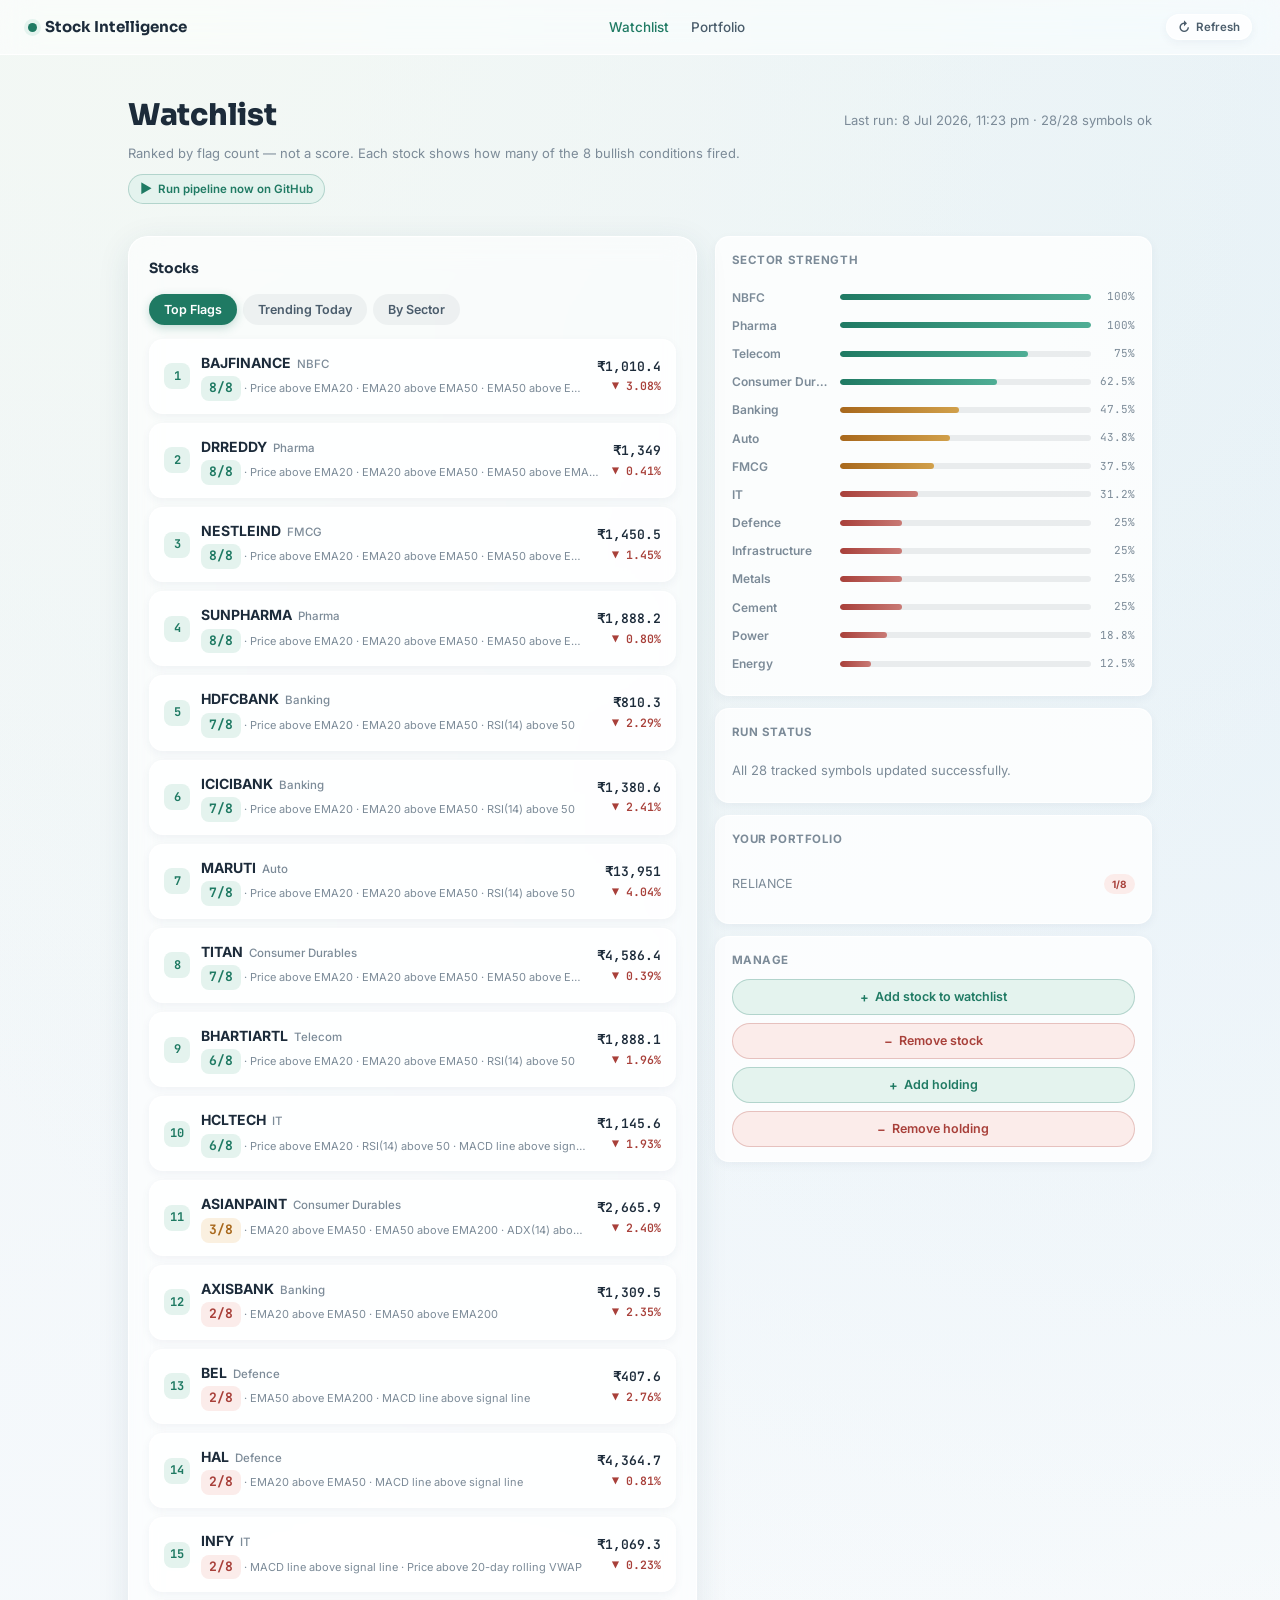
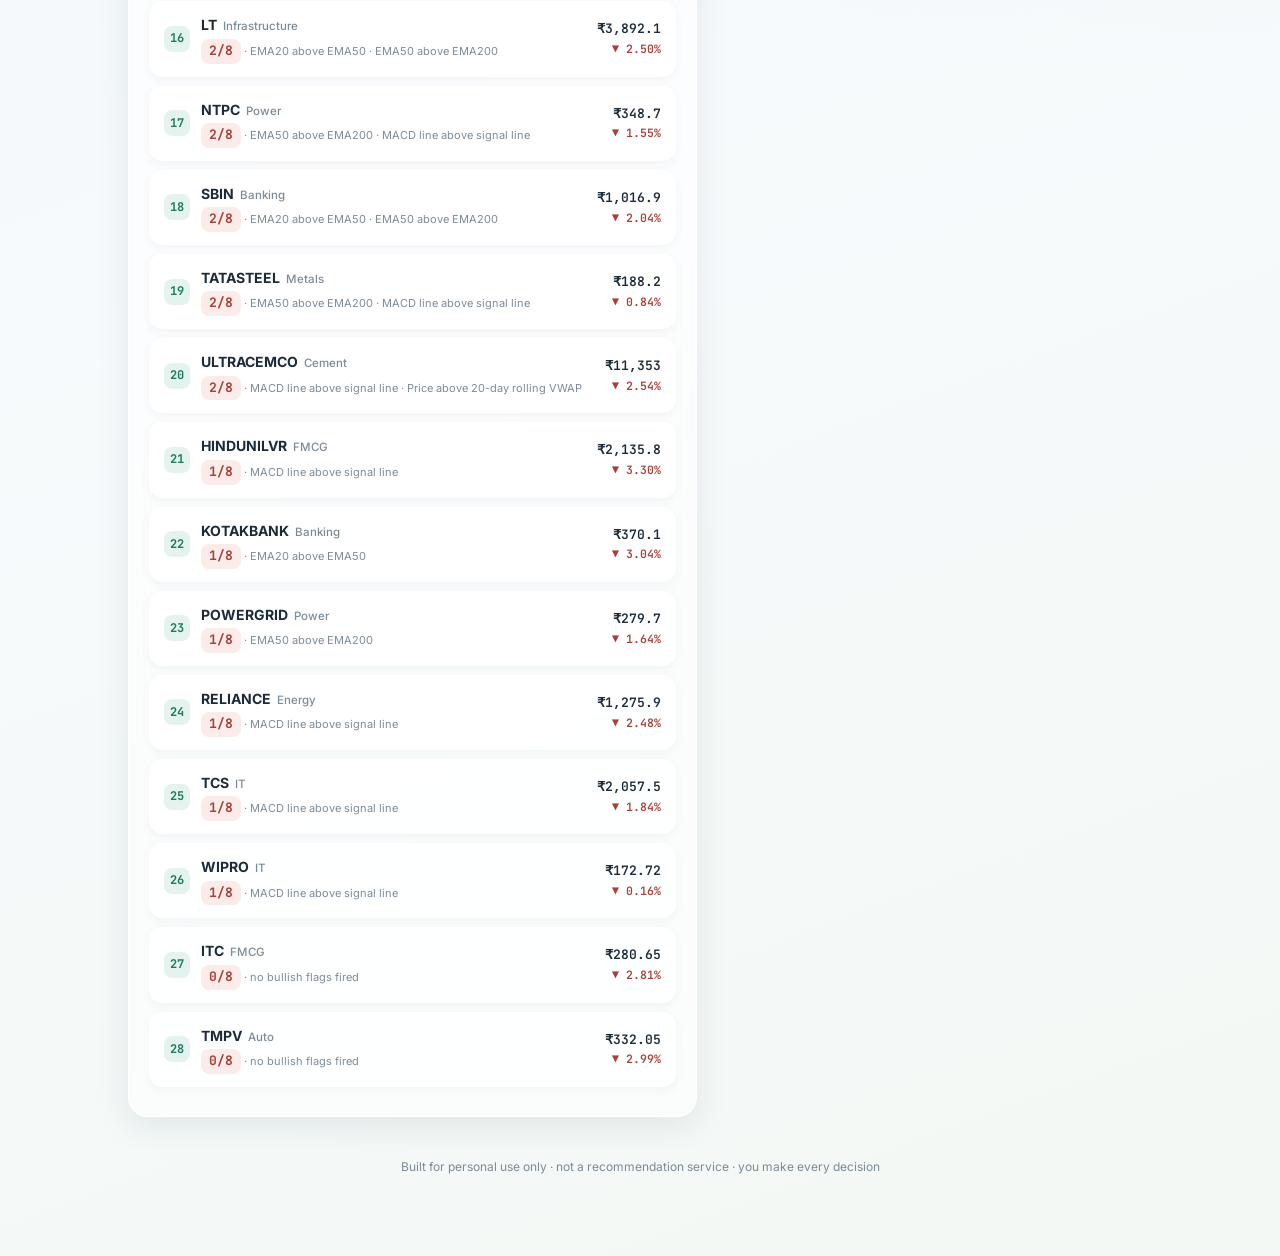
==== dashboard/index.html @ ebf791cf "feat: restyle manage/action buttons, add refresh control and watchlist tabs - Replace plain links wi" ====
<!DOCTYPE html>
<html lang="en">
<head>
<meta charset="UTF-8">
<meta name="viewport" content="width=device-width, initial-scale=1.0">
<title>Stock Intelligence — Watchlist</title>
<link rel="preconnect" href="https://fonts.googleapis.com">
<link href="https://fonts.googleapis.com/css2?family=Sora:wght@400;500;600;700;800&family=Inter:wght@400;500;600&family=JetBrains+Mono:wght@400;500;600&display=swap" rel="stylesheet">
<link rel="stylesheet" href="css/style.css">
</head>
<body>

<nav>
  <div class="brand"><span class="dot"></span> Stock Intelligence</div>
  <ul>
    <li><a href="index.html" class="active">Watchlist</a></li>
    <li><a href="portfolio.html">Portfolio</a></li>
  </ul>
  <div class="nav-right">
    <button class="btn btn-ghost btn-sm" id="refresh-btn" title="Re-fetch the latest published data"><span class="icon">↻</span><span class="label">Refresh</span></button>
  </div>
</nav>

<header class="hero">
  <div class="title-row">
    <h1 class="display">Watchlist</h1>
    <div class="sub" id="last-updated">Loading last run info…</div>
  </div>
  <div class="sub">Ranked by flag count — not a score. Each stock shows how many of the 8 bullish conditions fired.</div>
  <div class="actions-row">
    <a class="btn btn-primary btn-sm" href="https://github.com/subramanya1496/nse-dashboard/actions/workflows/daily-run.yml" target="_blank" rel="noopener"><span class="icon">▶</span> Run pipeline now on GitHub</a>
  </div>
</header>

<main>
  <div class="layout-grid">
    <div class="card">
      <h2>Stocks</h2>
      <div class="tab-bar" id="watchlist-tabs">
        <button class="tab-btn active" data-tab="flags">Top Flags</button>
        <button class="tab-btn" data-tab="trending">Trending Today</button>
        <button class="tab-btn" data-tab="sector">By Sector</button>
      </div>
      <div id="stock-list"><div class="empty-note">Loading…</div></div>
    </div>

    <div>
      <div class="side-card">
        <h5>Sector strength</h5>
        <div id="sector-strength" class="empty-note">Loading…</div>
      </div>
      <div class="side-card">
        <h5>Run status</h5>
        <div id="run-status" class="empty-note">Loading…</div>
      </div>
      <div class="side-card">
        <h5>Your portfolio</h5>
        <div id="portfolio-mini" class="empty-note">Loading…</div>
      </div>
      <div class="side-card">
        <h5>Manage</h5>
        <div class="manage-buttons">
          <a class="btn btn-primary" href="https://github.com/subramanya1496/nse-dashboard/issues/new?template=add-stock.yml" target="_blank" rel="noopener"><span class="icon">+</span> Add stock to watchlist</a>
          <a class="btn btn-danger" href="https://github.com/subramanya1496/nse-dashboard/issues/new?template=remove-stock.yml" target="_blank" rel="noopener"><span class="icon">−</span> Remove stock</a>
          <a class="btn btn-primary" href="https://github.com/subramanya1496/nse-dashboard/issues/new?template=add-holding.yml" target="_blank" rel="noopener"><span class="icon">+</span> Add holding</a>
          <a class="btn btn-danger" href="https://github.com/subramanya1496/nse-dashboard/issues/new?template=remove-holding.yml" target="_blank" rel="noopener"><span class="icon">−</span> Remove holding</a>
        </div>
      </div>
    </div>
  </div>
</main>

<footer>Built for personal use only · not a recommendation service · you make every decision</footer>

<script src="js/app.js"></script>
<script>
let activeTab = "flags";
let tabsBound = false;

async function render() {
  const utils = window.dashboardUtils;
  const [meta, flagDefinitions] = await Promise.all([
    utils.loadMeta(),
    utils.loadFlagDefinitions(),
  ]);

  document.getElementById("last-updated").textContent =
    `Last run: ${utils.formatUpdatedAt(meta.run_at)} · ${meta.summary.ok}/${meta.summary.total} symbols ok`;

  const statusEl = document.getElementById("run-status");
  if (meta.summary.skipped > 0) {
    const skippedSymbols = Object.entries(meta.symbols)
      .filter(([, info]) => info.status !== "ok")
      .map(([symbol, info]) => `${symbol} (${info.reason})`);
    statusEl.innerHTML = `<div class="callout"><b>${meta.summary.skipped} skipped this run:</b><br>${skippedSymbols.join("<br>")}</div>`;
  } else {
    statusEl.textContent = `All ${meta.summary.total} tracked symbols updated successfully.`;
  }

  const stocks = await utils.loadAllStocks(meta);

  const listEl = document.getElementById("stock-list");
  function renderTab(tab) {
    activeTab = tab;
    if (tab === "trending") {
      const byMove = [...stocks].sort(
        (a, b) => Math.abs(b.indicators.change_pct ?? 0) - Math.abs(a.indicators.change_pct ?? 0)
      );
      utils.renderStockListInto(listEl, byMove, flagDefinitions);
    } else if (tab === "sector") {
      utils.renderSectorGroupsInto(listEl, stocks, flagDefinitions);
    } else {
      const byFlags = [...stocks].sort((a, b) => b.flags.flag_count - a.flags.flag_count);
      utils.renderStockListInto(listEl, byFlags, flagDefinitions);
    }
  }
  renderTab(activeTab);
  if (!tabsBound) {
    utils.initTabs(document.getElementById("watchlist-tabs"), renderTab);
    tabsBound = true;
  }

  const sectors = await utils.loadSectors();
  const sectorEl = document.getElementById("sector-strength");
  if (!sectors.length) {
    sectorEl.textContent = "No sector data yet.";
  } else {
    sectorEl.innerHTML = sectors
      .map(
        (s) => `
      <div class="sector-bar-row">
        <span class="name">${s.sector}</span>
        <div class="sector-bar-track"><div class="sector-bar-fill ${utils.sectorBarClass(s.avg_flag_pct)}" style="width:${s.avg_flag_pct}%"></div></div>
        <span class="pct">${s.avg_flag_pct}%</span>
      </div>`
      )
      .join("");
  }

  const portfolio = await utils.loadPortfolio();
  const miniEl = document.getElementById("portfolio-mini");
  if (!portfolio.holdings.length) {
    miniEl.textContent = "No holdings configured yet.";
  } else {
    miniEl.innerHTML = "";
    portfolio.holdings.forEach((holding) => {
      const div = document.createElement("div");
      div.className = "holding-row";
      const statusClass = holding.flags
        ? utils.pillStatusClass(holding.flags.flag_count, holding.flags.flag_total)
        : "watch";
      const statusLabel = holding.flags ? `${holding.flags.flag_count}/${holding.flags.flag_total}` : "no data";
      div.innerHTML = `<span>${holding.symbol}</span><span class="pill-status ${statusClass}">${statusLabel}</span>`;
      miniEl.appendChild(div);
    });
  }
}

render().catch((err) => {
  console.error(err);
  document.getElementById("stock-list").innerHTML =
    `<div class="empty-note">Failed to load data: ${err.message}. Run the pipeline first (python -m src.pipeline).</div>`;
});

window.dashboardUtils.initRefreshButton(document.getElementById("refresh-btn"), render);
</script>

</body>
</html>
---- dashboard/css/style.css ----
:root{
  --bg-1:#eef4fa;
  --bg-2:#e6f1f7;
  --bg-3:#f3f8f4;
  --glass:rgba(255,255,255,0.58);
  --glass-strong:rgba(255,255,255,0.78);
  --glass-border:rgba(255,255,255,0.9);
  --ink:#1c2b3a;
  --ink-soft:#4a5c6b;
  --ink-faint:#7c8b98;
  --teal:#1f7a63;
  --teal-soft:#e4f3ee;
  --amber:#a8681c;
  --amber-soft:#faf0e0;
  --rose:#a8403a;
  --rose-soft:#fbecea;
  --line:rgba(28,43,58,0.08);
  --shadow:0 8px 32px rgba(31,64,90,0.10);
}
*{box-sizing:border-box; margin:0; padding:0;}
html{scroll-behavior:smooth;}
body{
  font-family:'Inter',sans-serif;
  color:var(--ink);
  background:
    radial-gradient(circle at 10% 0%, var(--bg-3) 0%, transparent 45%),
    radial-gradient(circle at 90% 10%, var(--bg-2) 0%, transparent 50%),
    linear-gradient(160deg, var(--bg-1), #f7fafc 60%, var(--bg-3));
  min-height:100vh;
  line-height:1.6;
  padding-bottom:80px;
}
.mono{font-family:'JetBrains Mono',monospace;}
h1,h2,h3,.display{font-family:'Sora',sans-serif; letter-spacing:-0.01em;}

nav{
  position:sticky; top:0; z-index:50;
  backdrop-filter:blur(16px) saturate(160%);
  -webkit-backdrop-filter:blur(16px) saturate(160%);
  background:rgba(255,255,255,0.55);
  border-bottom:1px solid var(--glass-border);
  padding:14px 28px;
  display:flex; align-items:center; justify-content:space-between;
}
nav .brand{font-family:'Sora',sans-serif; font-weight:700; font-size:15px; display:flex; align-items:center; gap:8px;}
nav .brand .dot{width:9px;height:9px;border-radius:50%;background:var(--teal); box-shadow:0 0 0 4px var(--teal-soft);}
nav ul{list-style:none; display:flex; gap:22px;}
nav a{color:var(--ink-soft); text-decoration:none; font-size:13.5px; font-weight:500;}
nav a:hover, nav a.active{color:var(--teal);}
nav .nav-right{display:flex; align-items:center; gap:16px;}

header.hero{max-width:1080px; margin:0 auto; padding:36px 28px 8px;}
.hero .title-row{display:flex; align-items:baseline; justify-content:space-between; flex-wrap:wrap; gap:8px;}
h1.display{font-size:clamp(22px,4vw,30px); font-weight:800; color:var(--ink);}
.hero .sub{font-size:13px; color:var(--ink-faint); margin-top:4px;}
.hero .actions-row{display:flex; align-items:center; gap:8px; flex-wrap:wrap; margin-top:10px;}

/* Buttons */
.btn{
  display:inline-flex; align-items:center; gap:6px;
  font-family:'Inter',sans-serif; font-size:12.5px; font-weight:600;
  padding:7px 14px; border-radius:999px; border:1px solid transparent;
  cursor:pointer; text-decoration:none; white-space:nowrap;
  transition:transform 0.12s ease, box-shadow 0.12s ease, border-color 0.12s ease, background 0.12s ease;
  background:var(--glass-strong);
}
.btn:hover{transform:translateY(-1px); box-shadow:0 4px 14px rgba(31,64,90,0.12);}
.btn:active{transform:translateY(0); box-shadow:none;}
.btn .icon{font-size:13px; line-height:1;}

.btn-primary{background:var(--teal-soft); color:var(--teal); border-color:rgba(31,122,99,0.25);}
.btn-primary:hover{background:var(--teal); color:#fff;}

.btn-danger{background:var(--rose-soft); color:var(--rose); border-color:rgba(168,64,58,0.25);}
.btn-danger:hover{background:var(--rose); color:#fff;}

.btn-ghost{background:var(--glass-strong); color:var(--ink-soft); border-color:var(--glass-border); box-shadow:0 3px 10px rgba(31,64,90,0.05);}
.btn-ghost:hover{color:var(--teal); border-color:rgba(31,122,99,0.3);}

.btn-sm{padding:5px 11px; font-size:11.5px;}

.btn[disabled], .btn.is-loading{opacity:0.65; cursor:default; transform:none; box-shadow:none;}
.btn .icon.spin{display:inline-block; animation:btn-spin 0.8s linear infinite;}
@keyframes btn-spin{ from{transform:rotate(0deg);} to{transform:rotate(360deg);} }

.manage-buttons{display:flex; flex-direction:column; gap:8px;}
.manage-buttons .btn{justify-content:center;}

/* Tabs */
.tab-bar{display:flex; gap:6px; margin-bottom:14px; flex-wrap:wrap;}
.tab-btn{
  font-family:'Inter',sans-serif; font-size:12.5px; font-weight:600; color:var(--ink-soft);
  background:rgba(28,43,58,0.05); border:1px solid transparent; border-radius:999px;
  padding:7px 14px; cursor:pointer; transition:all 0.12s ease;
}
.tab-btn:hover{color:var(--ink);}
.tab-btn.active{background:var(--teal); color:#fff; box-shadow:0 3px 10px rgba(31,122,99,0.25);}

.sector-group{margin-bottom:18px;}
.sector-group:last-child{margin-bottom:0;}
.sector-group-header{
  display:flex; align-items:center; justify-content:space-between;
  padding:6px 4px; margin-bottom:8px;
}
.sector-group-header .name{font-family:'Sora',sans-serif; font-weight:700; font-size:13px; color:var(--ink);}
.sector-group-header .meta{font-size:11.5px; color:var(--ink-faint); font-family:'JetBrains Mono',monospace;}

main{max-width:1080px; margin:0 auto; padding:24px 28px 0;}
.layout-grid{display:grid; grid-template-columns:minmax(0,1.3fr) minmax(0,1fr); gap:18px; align-items:start;}
@media (max-width:900px){ .layout-grid{grid-template-columns:minmax(0,1fr);} }

.card{
  background:var(--glass);
  border:1px solid var(--glass-border);
  border-radius:20px;
  box-shadow:var(--shadow);
  backdrop-filter:blur(14px);
  -webkit-backdrop-filter:blur(14px);
  padding:20px;
}
.card h2{font-size:14px; font-weight:700; margin-bottom:14px;}

.stock-row{
  background:var(--glass-strong); border:1px solid var(--glass-border); border-radius:14px;
  padding:12px 14px; margin-bottom:9px; display:flex; align-items:center; justify-content:space-between;
  box-shadow:0 3px 10px rgba(31,64,90,0.05); gap:10px; cursor:pointer;
}
.stock-row:hover{border-color:rgba(31,122,99,0.3);}
.stock-block{margin-bottom:9px;}
.stock-block .stock-row{margin-bottom:0;}
.stock-block.expanded .stock-row{border-radius:14px 14px 0 0; border-bottom-color:transparent;}

.detail-panel{
  background:var(--glass-strong); border:1px solid var(--glass-border); border-top:none;
  border-radius:0 0 14px 14px; padding:14px 16px; box-shadow:0 3px 10px rgba(31,64,90,0.05);
  font-size:12.5px;
}
.detail-panel .detail-section{margin-bottom:12px;}
.detail-panel .detail-section:last-child{margin-bottom:0;}
.detail-panel h6{font-size:11px; text-transform:uppercase; letter-spacing:0.05em; color:var(--ink-faint); margin-bottom:8px; font-weight:700;}
.detail-panel .check-row{display:flex; align-items:center; gap:8px; padding:4px 0; font-family:'JetBrains Mono',monospace; font-size:11.5px;}
.detail-panel .check-row .mark{width:14px; flex-shrink:0; font-weight:700;}
.detail-panel .check-row .mark.pass{color:var(--teal);}
.detail-panel .check-row .mark.fail{color:var(--rose);}
.detail-panel .check-row .label{font-family:'Inter',sans-serif;}
.detail-panel .kv-grid{display:grid; grid-template-columns:repeat(auto-fill,minmax(140px,1fr)); gap:8px;}
.detail-panel .kv-grid .kv{background:rgba(255,255,255,0.5); border-radius:8px; padding:6px 10px;}
.detail-panel .kv-grid .kv .k{font-size:10.5px; color:var(--ink-faint);}
.detail-panel .kv-grid .kv .v{font-family:'JetBrains Mono',monospace; font-weight:600;}
.stock-row .left{display:flex; align-items:center; gap:11px; min-width:0; flex:1;}
.stock-row .left > div:not(.rank){min-width:0; flex:1;}
.stock-row .rank{
  width:26px; height:26px; border-radius:8px; background:var(--teal-soft); color:var(--teal);
  font-family:'JetBrains Mono',monospace; font-weight:700; font-size:12px;
  display:flex; align-items:center; justify-content:center; flex-shrink:0;
}
.stock-row .name{font-weight:700; font-size:14px;}
.stock-row .name .sector{font-weight:500; color:var(--ink-faint); font-size:11.5px; margin-left:6px;}
.stock-row .flags-mini{font-size:11px; color:var(--ink-faint); margin-top:2px; white-space:nowrap; overflow:hidden; text-overflow:ellipsis;}
.stock-row .right{text-align:right; flex-shrink:0;}
.stock-row .price{font-size:13px; font-weight:600; font-family:'JetBrains Mono',monospace;}
.stock-row .chg{font-family:'JetBrains Mono',monospace; font-size:11.5px; font-weight:600;}
.chg.up{color:var(--teal);} .chg.down{color:var(--rose);} .chg.flat{color:var(--ink-faint);}

.flag-count{
  font-family:'JetBrains Mono',monospace; font-weight:700; font-size:13px;
  padding:2px 8px; border-radius:8px; display:inline-block;
}
.flag-count.strong{background:var(--teal-soft); color:var(--teal);}
.flag-count.mid{background:var(--amber-soft); color:var(--amber);}
.flag-count.weak{background:var(--rose-soft); color:var(--rose);}

.flagrow{display:flex; flex-wrap:wrap; gap:6px; margin-top:8px;}
.flag{
  font-size:11.5px; font-weight:600; padding:4px 10px; border-radius:999px;
  border:1px solid; display:inline-flex; align-items:center; gap:5px;
}
.flag.on{background:var(--teal-soft); color:var(--teal); border-color:rgba(31,122,99,0.2);}
.flag.off{background:rgba(28,43,58,0.05); color:var(--ink-faint); border-color:var(--line);}

.side-card{
  background:var(--glass-strong); border:1px solid var(--glass-border); border-radius:14px;
  padding:14px 16px; margin-bottom:12px; box-shadow:0 3px 10px rgba(31,64,90,0.05);
}
.side-card h5{font-size:11.5px; text-transform:uppercase; letter-spacing:0.05em; color:var(--ink-faint); margin-bottom:10px; font-weight:700;}
.holding-row{display:flex; justify-content:space-between; align-items:center; font-size:12.5px; padding:7px 0; border-bottom:1px solid var(--line);}
.holding-row:last-child{border-bottom:none;}
.pill-status{font-size:10px; font-weight:700; padding:2px 8px; border-radius:999px;}
.pill-status.ok{background:var(--teal-soft); color:var(--teal);}
.pill-status.watch{background:var(--amber-soft); color:var(--amber);}
.pill-status.review{background:var(--rose-soft); color:var(--rose);}

.sector-bar-row{display:flex; align-items:center; gap:8px; margin-bottom:9px; font-size:12px;}
.sector-bar-row:last-child{margin-bottom:0;}
.sector-bar-row .name{width:100px; flex-shrink:0; font-weight:600; overflow:hidden; text-overflow:ellipsis; white-space:nowrap;}
.sector-bar-row .pct{width:36px; flex-shrink:0; text-align:right; font-family:'JetBrains Mono',monospace; font-size:11px; color:var(--ink-faint);}
.sector-bar-track{flex:1; height:6px; border-radius:4px; background:rgba(28,43,58,0.08); overflow:hidden;}
.sector-bar-fill{height:100%; border-radius:4px; background:linear-gradient(90deg, var(--teal), #4fae95);}
.sector-bar-fill.weak{background:linear-gradient(90deg, var(--rose), #c97a75);}
.sector-bar-fill.mid{background:linear-gradient(90deg, var(--amber), #d1a04a);}

table{width:100%; border-collapse:collapse; font-size:13.5px;}
th{text-align:left; font-size:11px; text-transform:uppercase; letter-spacing:0.05em; color:var(--ink-faint); padding:0 10px 10px; font-weight:700;}
td{padding:12px 10px; border-top:1px solid var(--line); vertical-align:top;}
tr td:first-child{font-weight:600;}
.price-cell{font-family:'JetBrains Mono',monospace;}

.callout{
  background:var(--amber-soft); border:1px solid rgba(168,104,28,0.2); border-radius:16px;
  padding:14px 18px; font-size:13px; color:var(--ink); margin-top:16px;
}
.callout b{color:var(--amber);}

.empty-note{color:var(--ink-faint); font-size:13px; padding:8px 0;}

footer{max-width:1080px; margin:40px auto 0; padding:0 28px; text-align:center; color:var(--ink-faint); font-size:12px;}
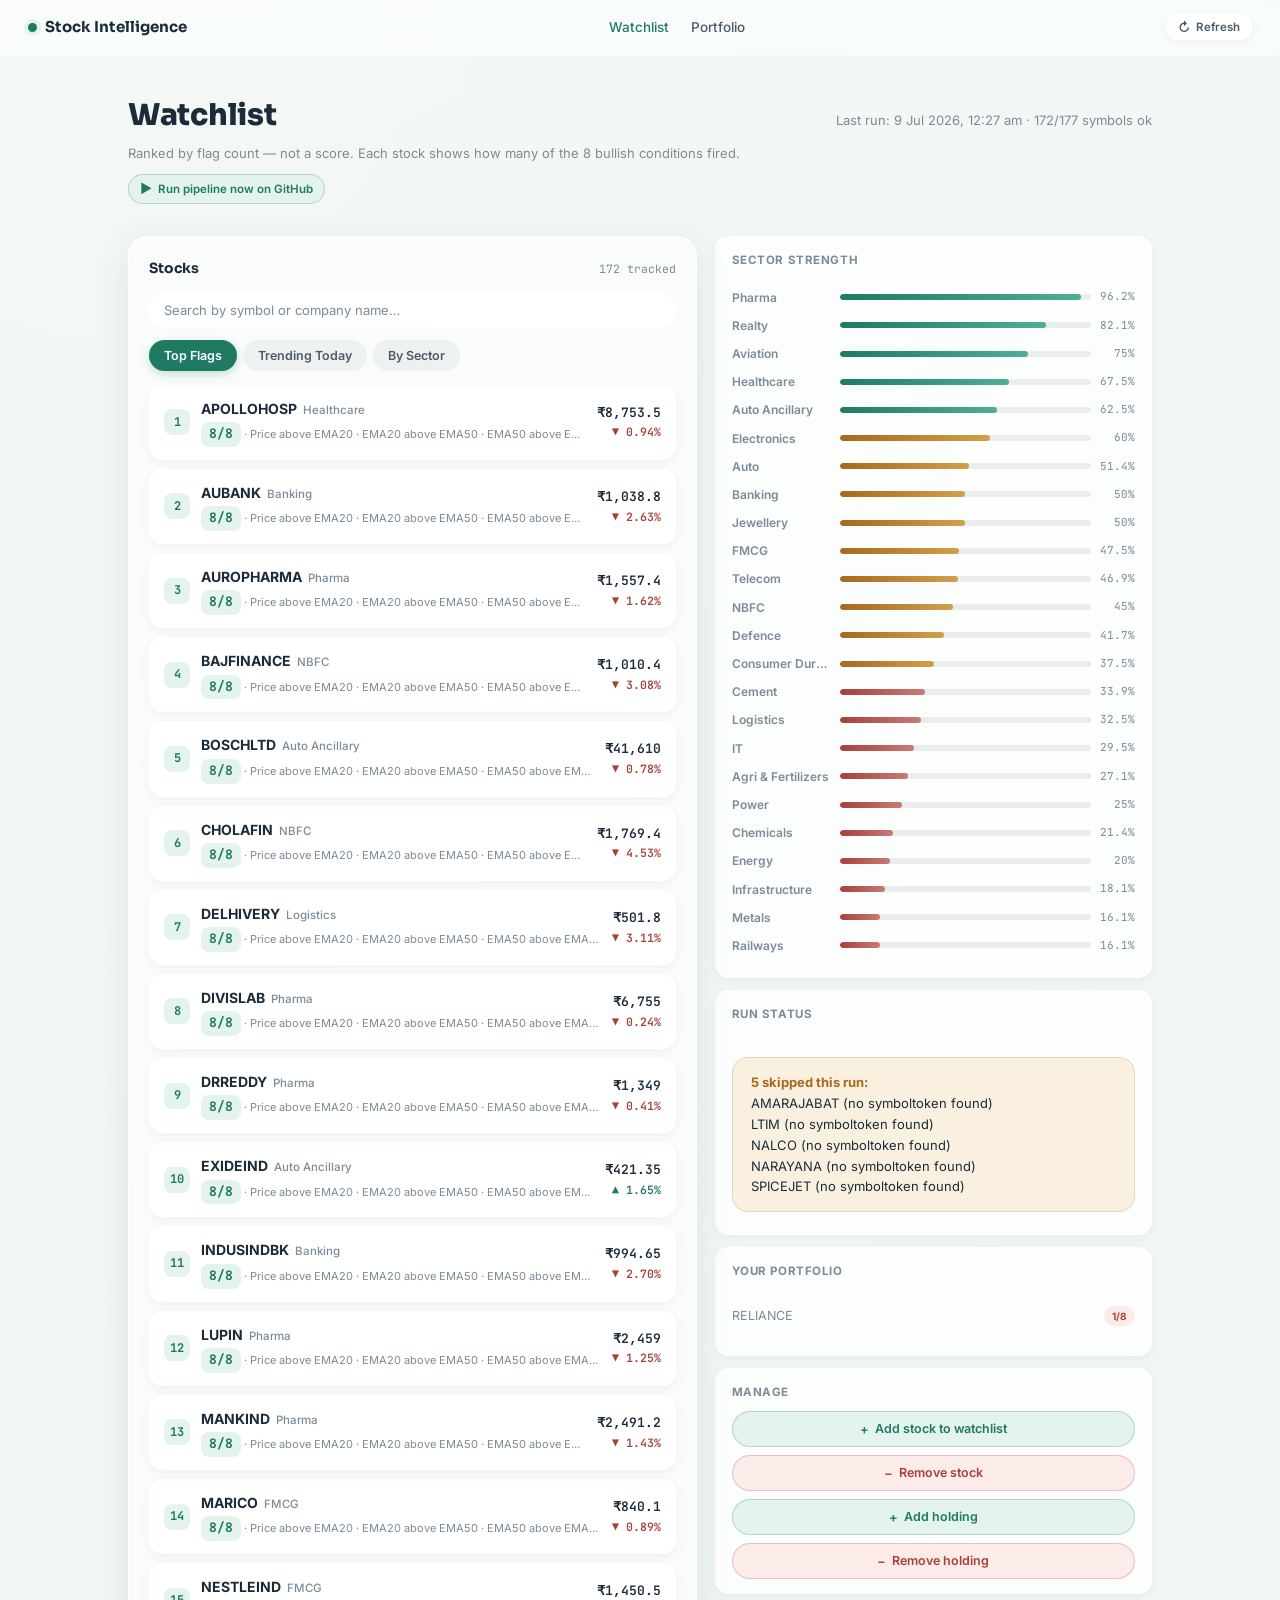
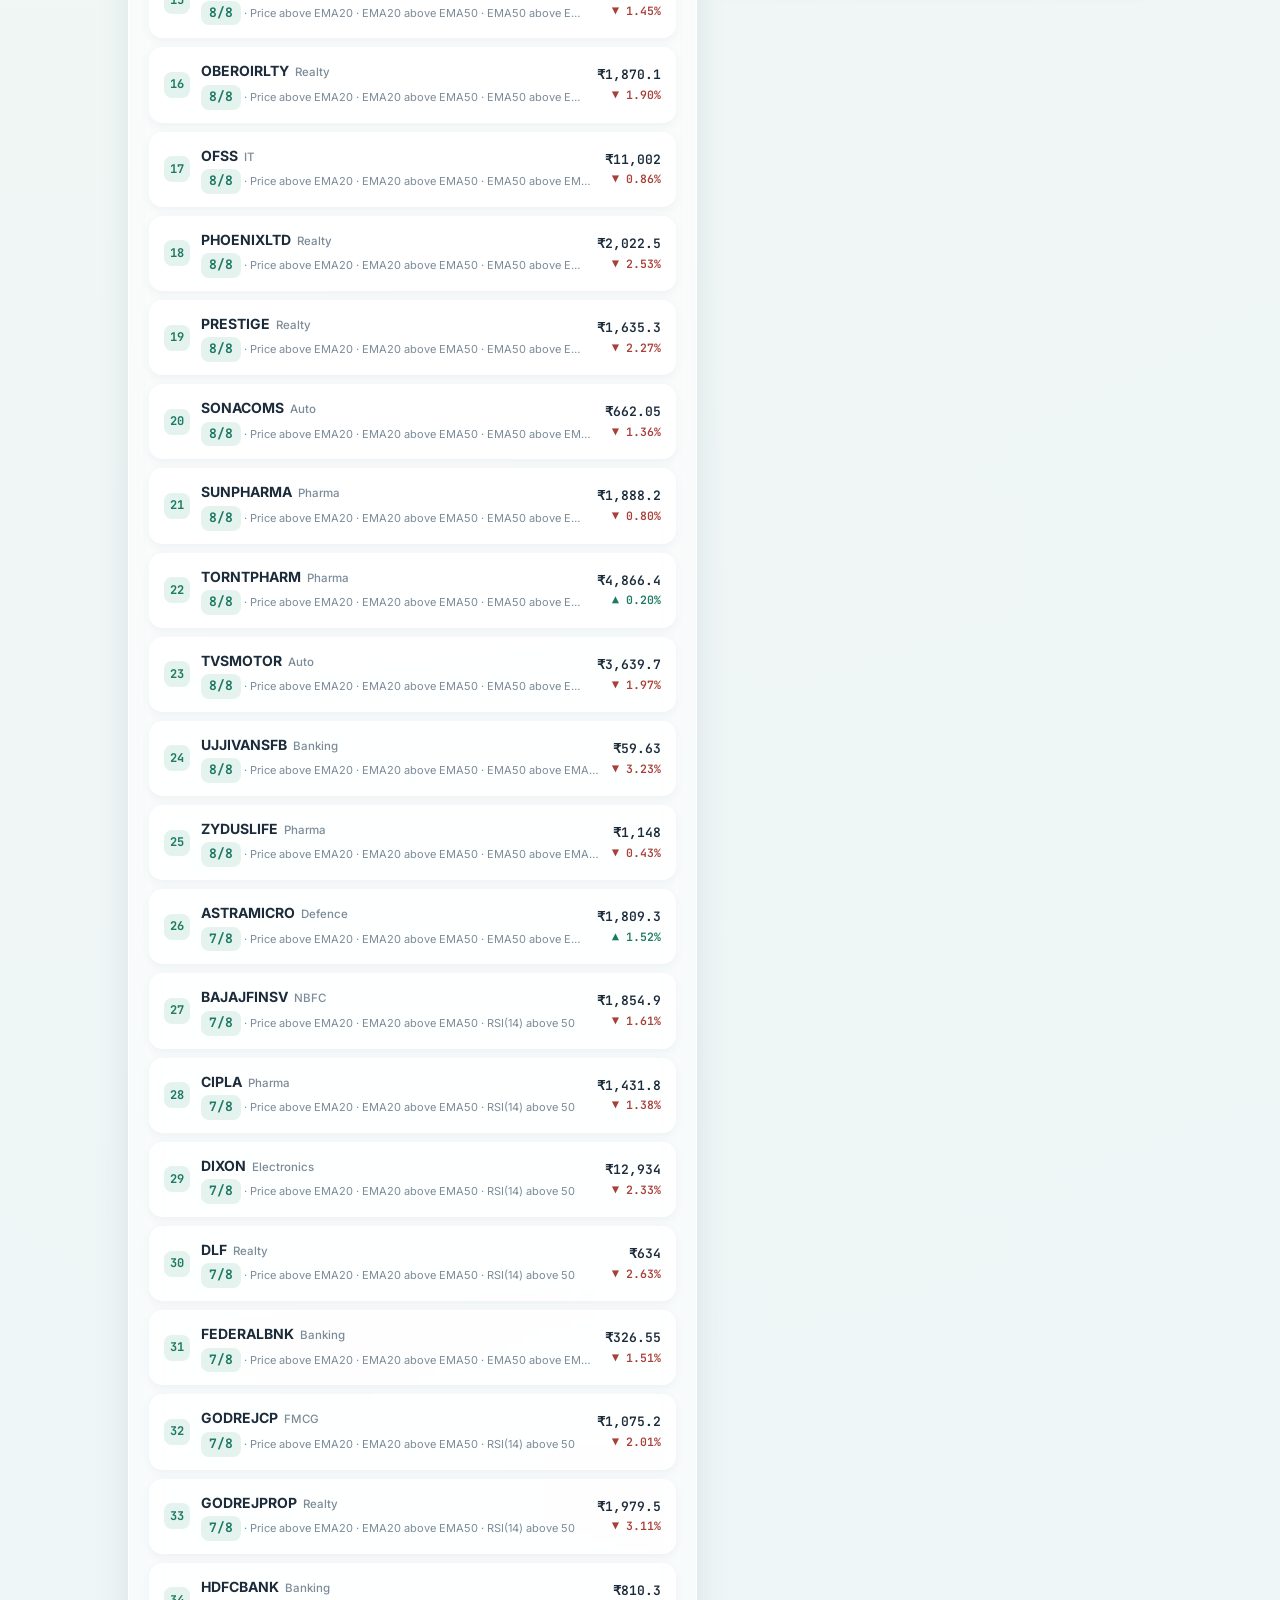
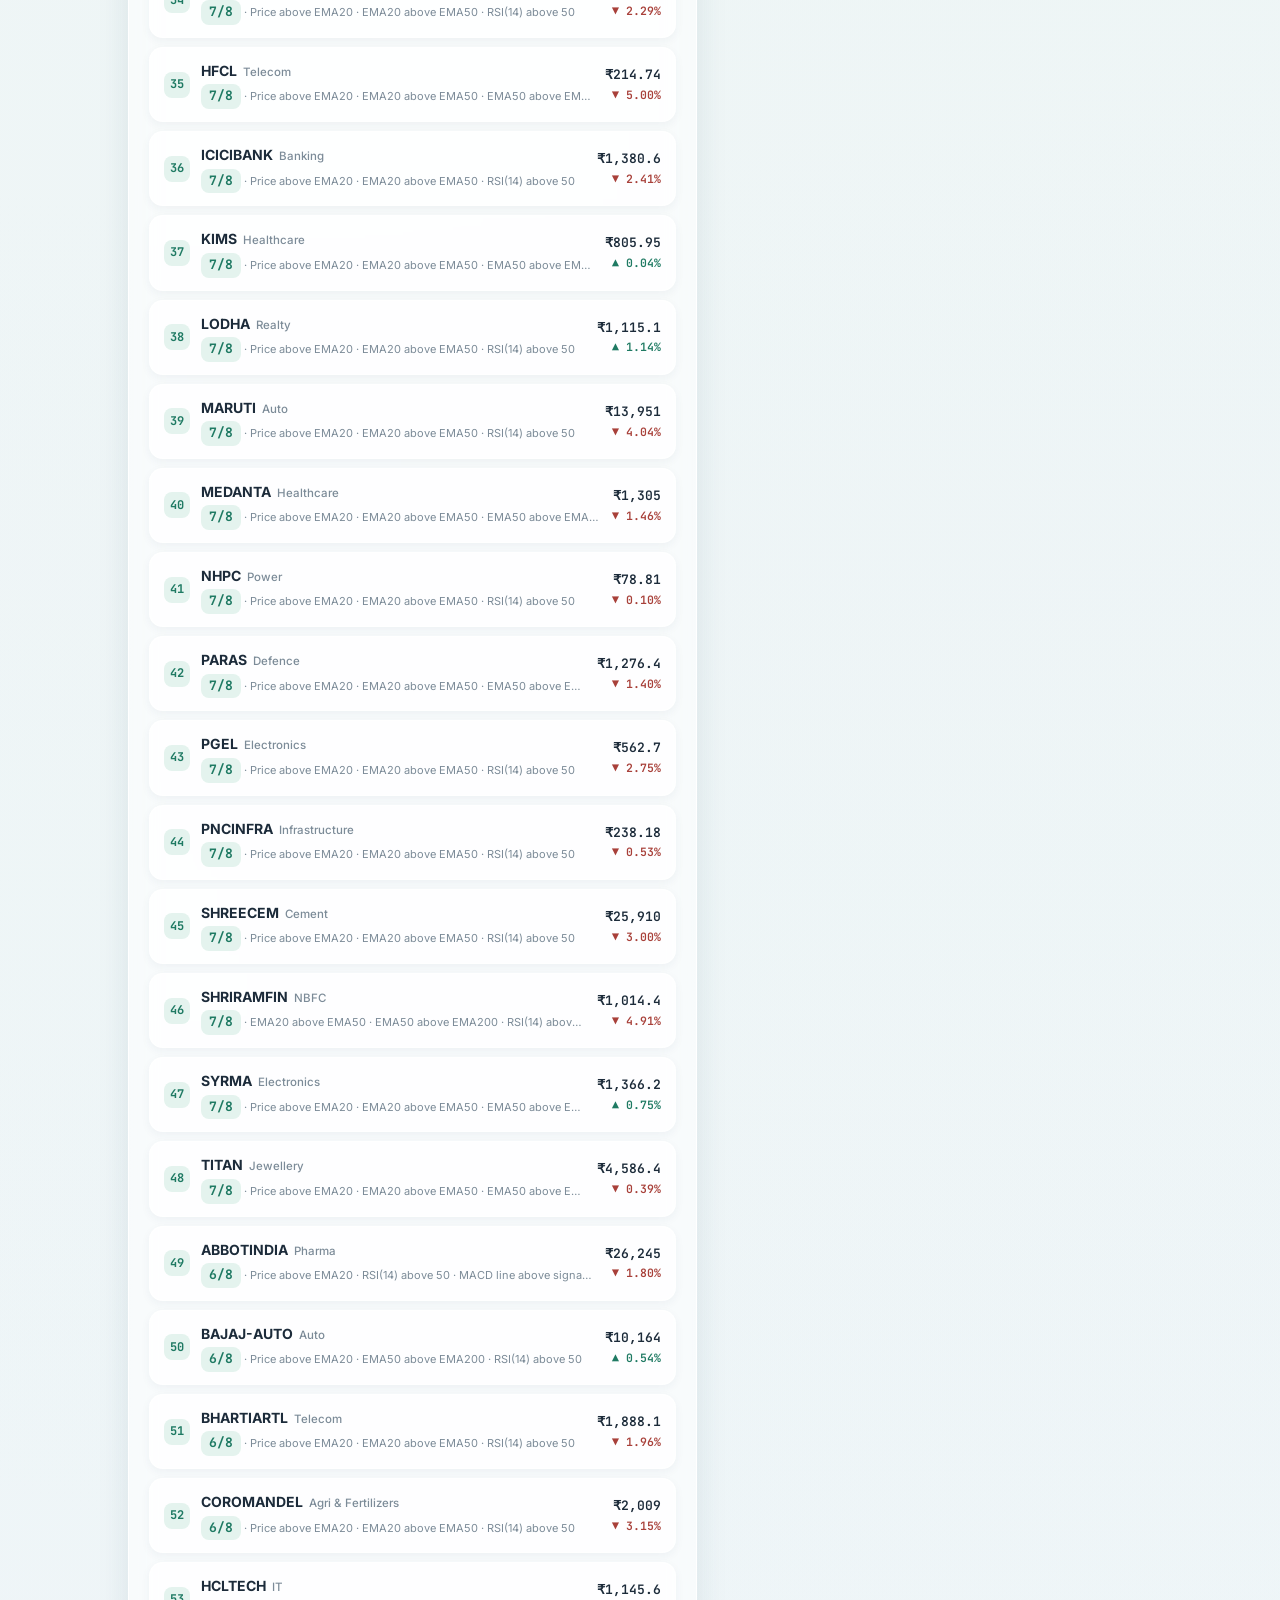
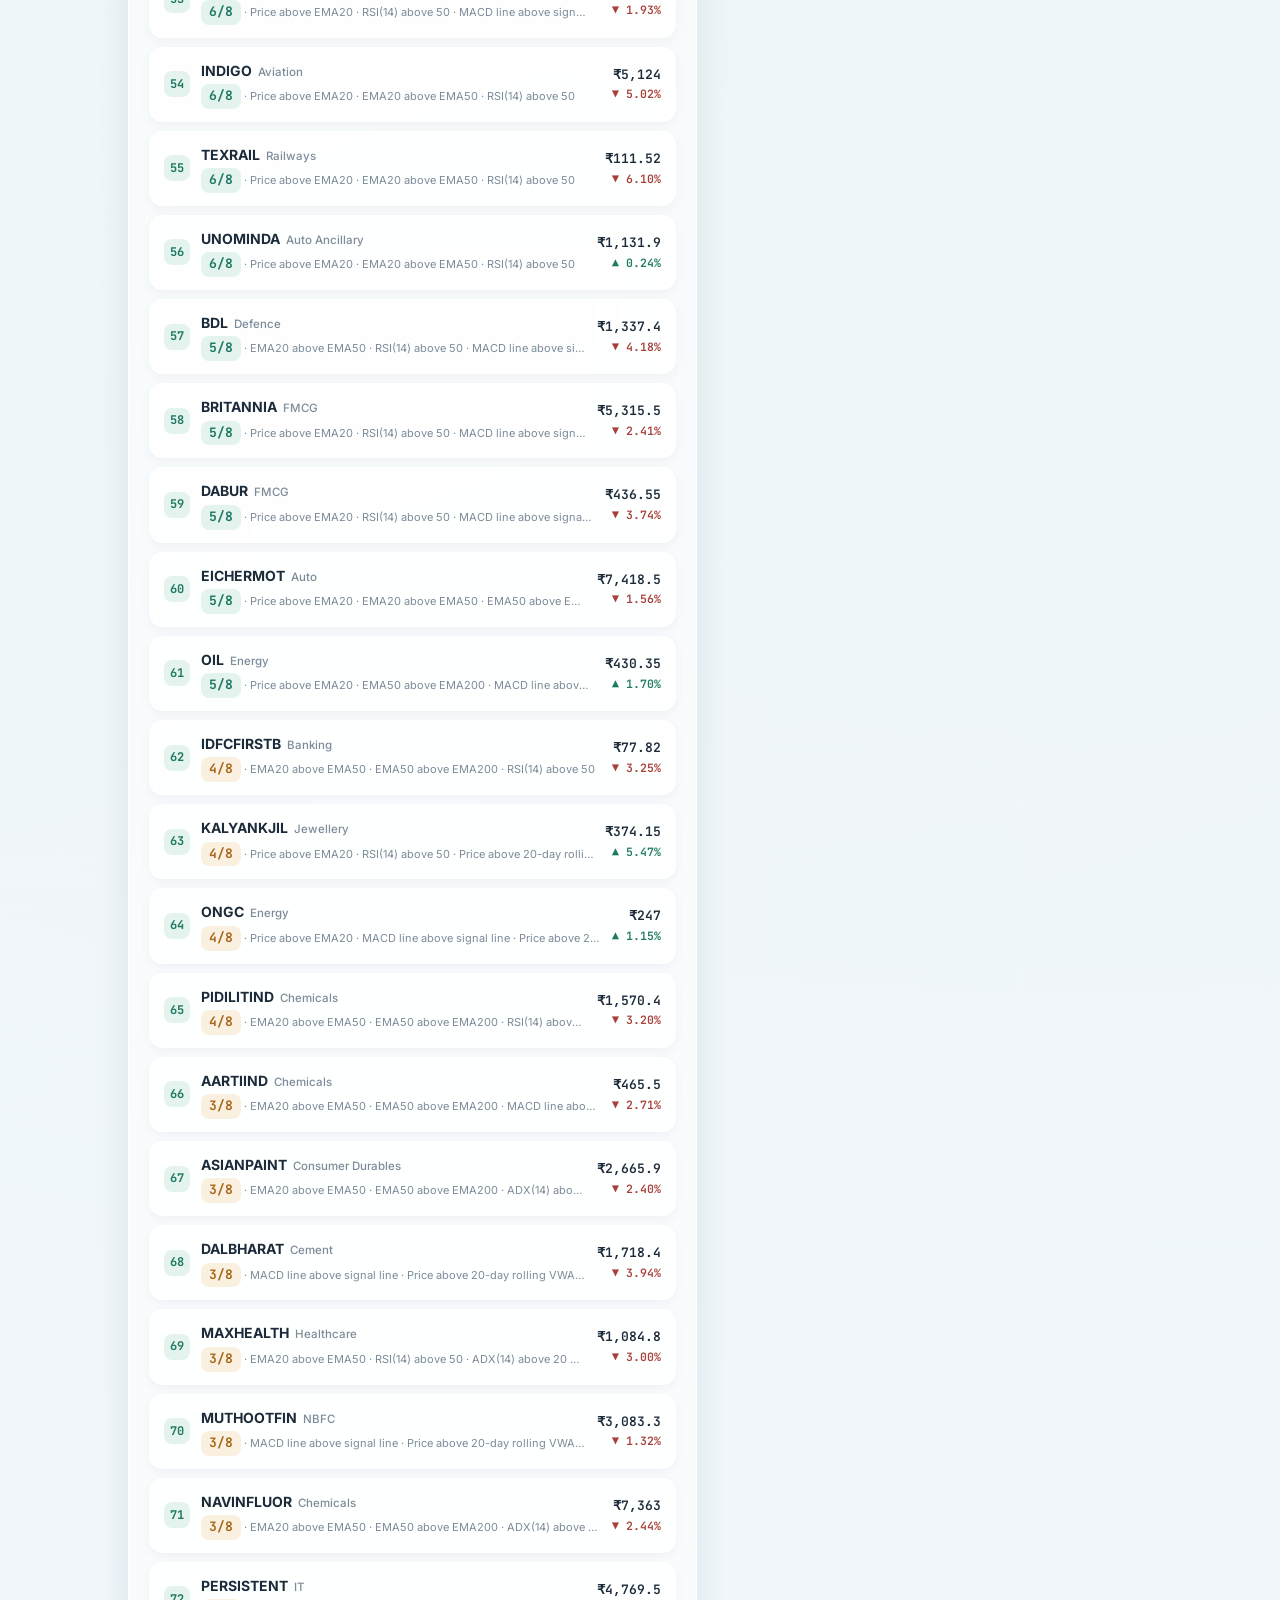
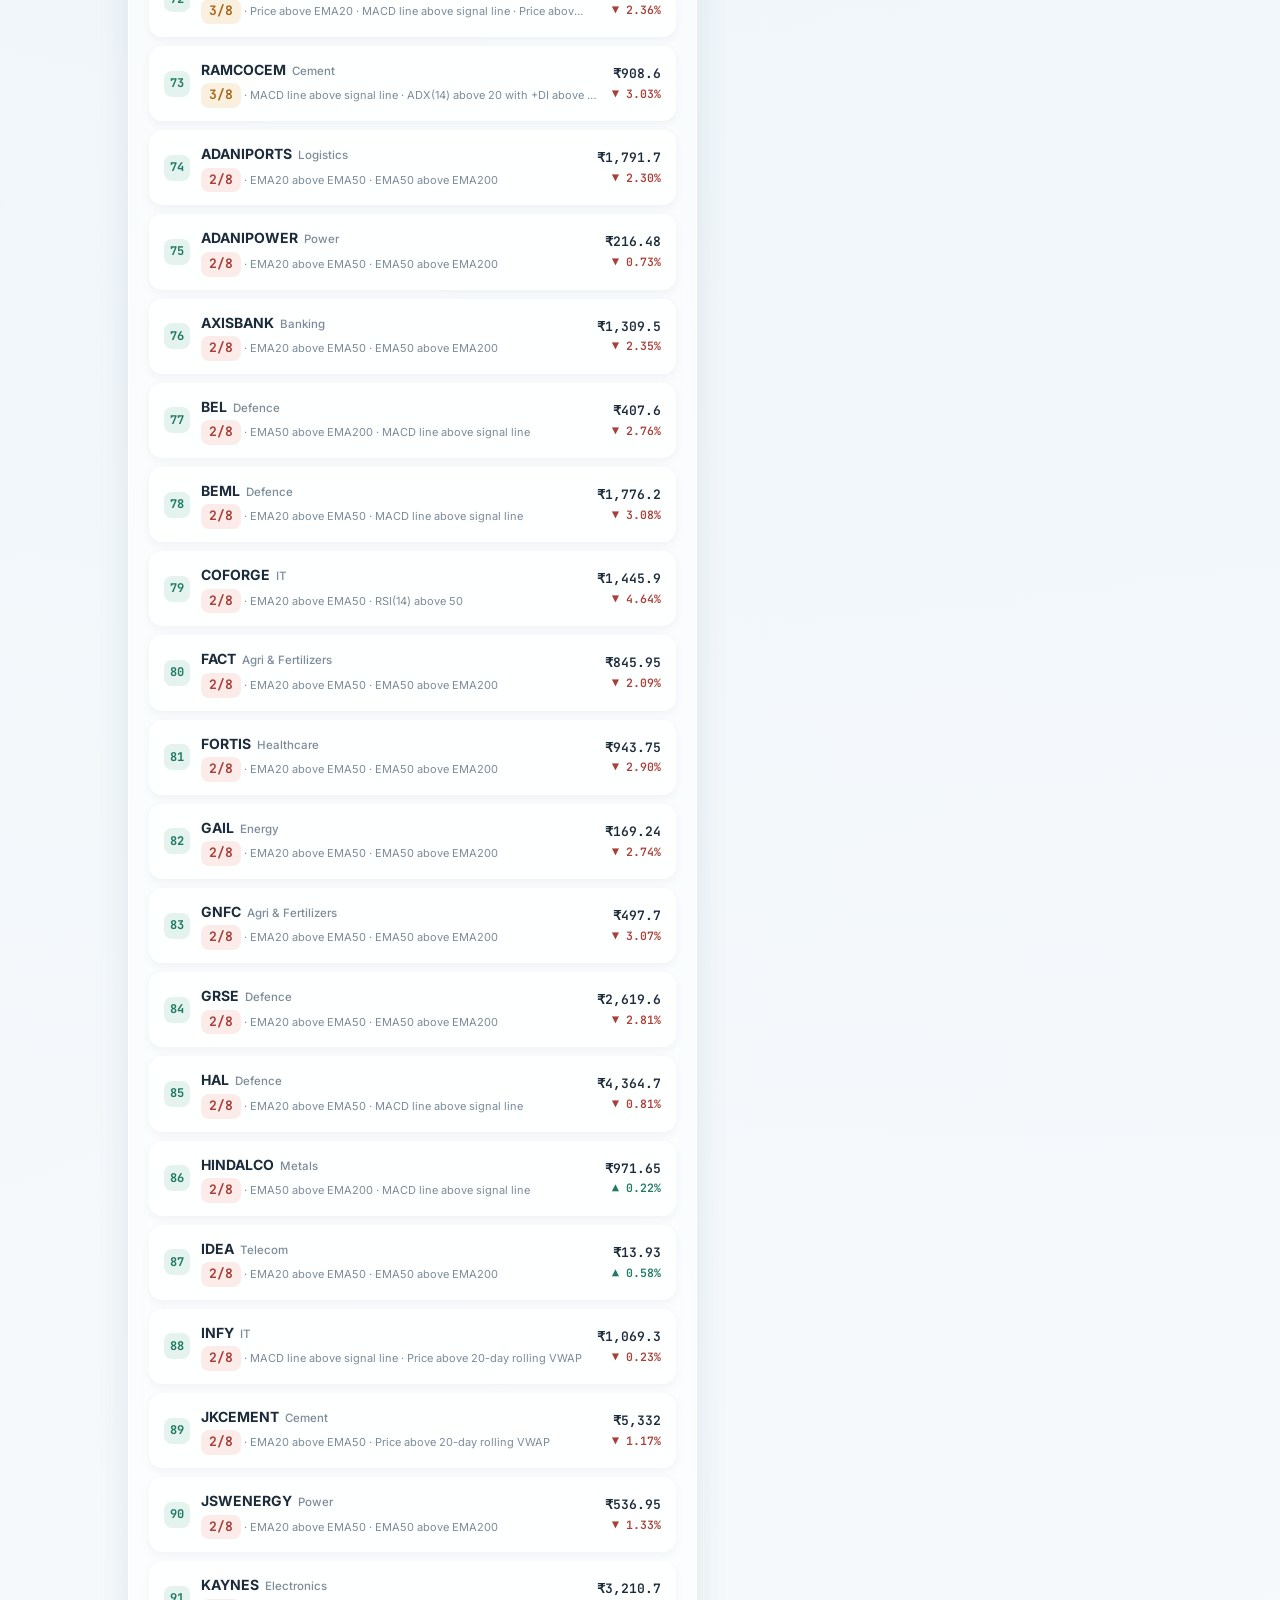
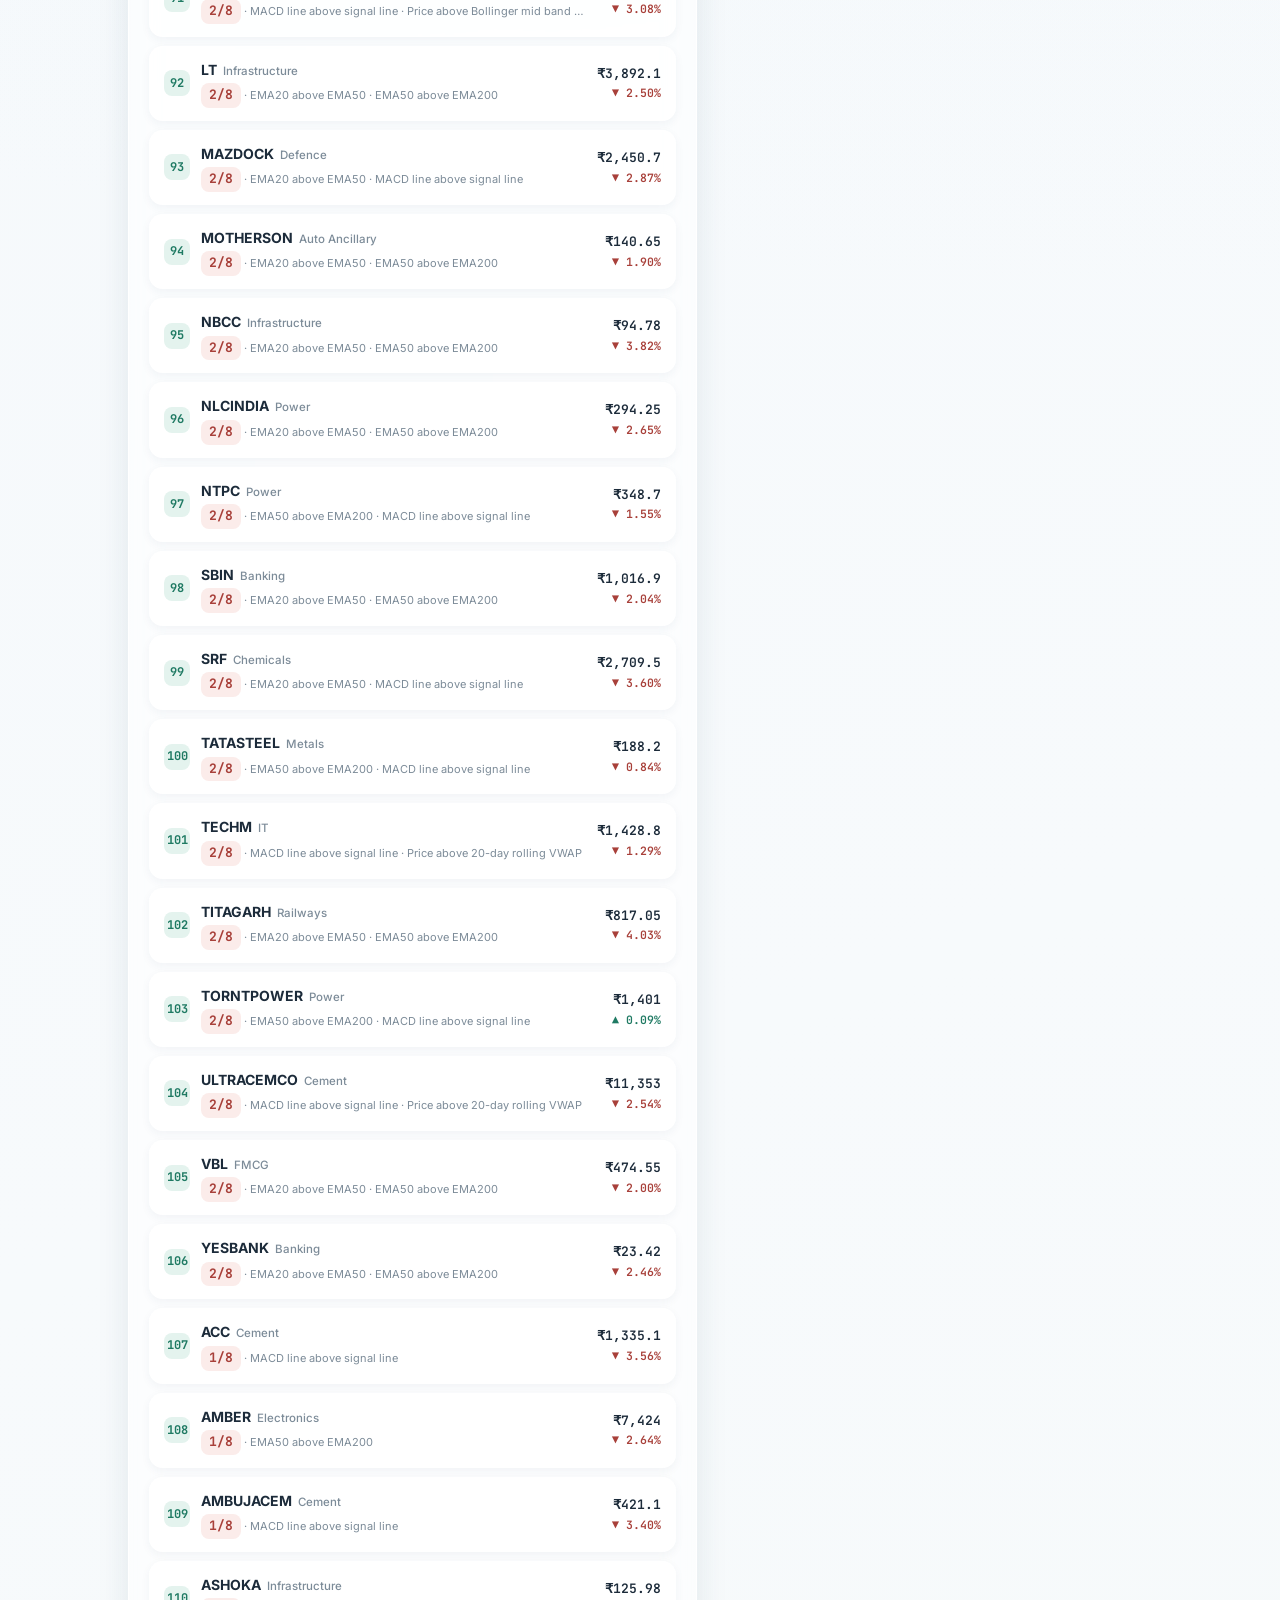
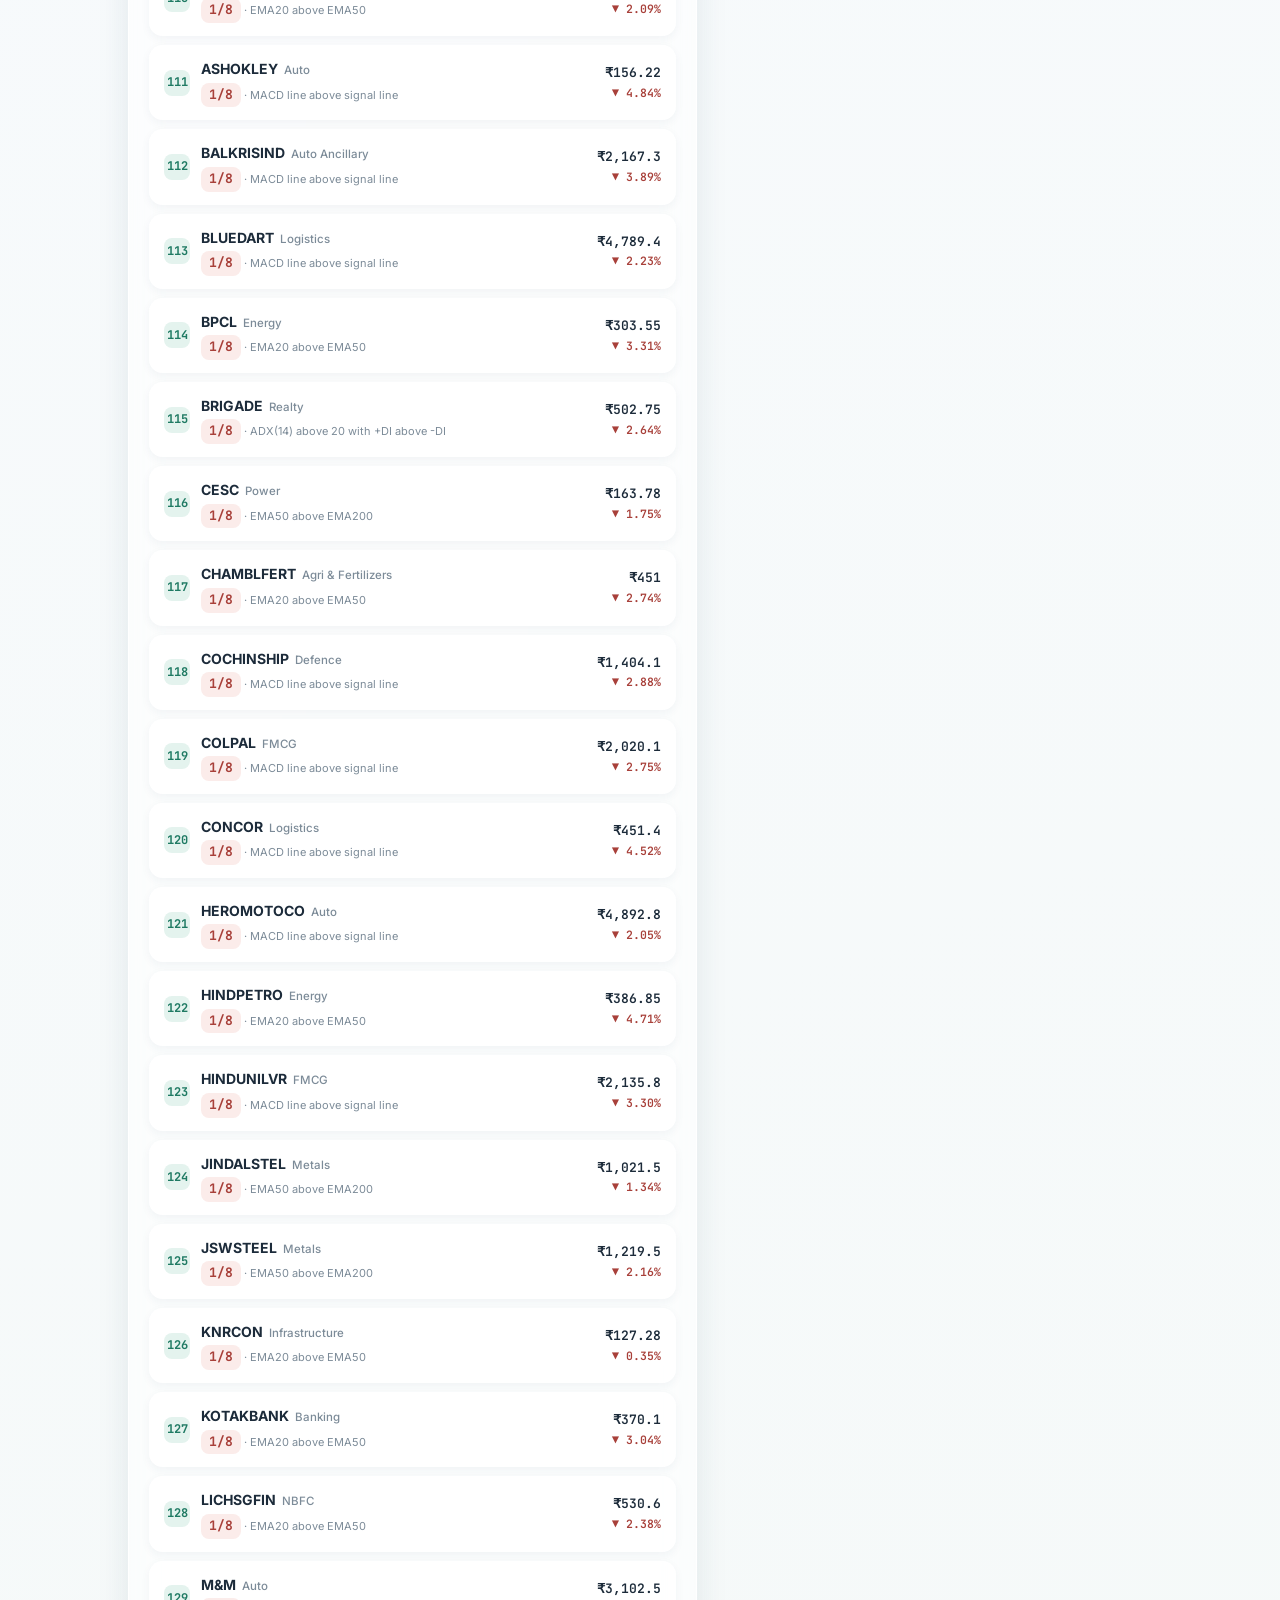
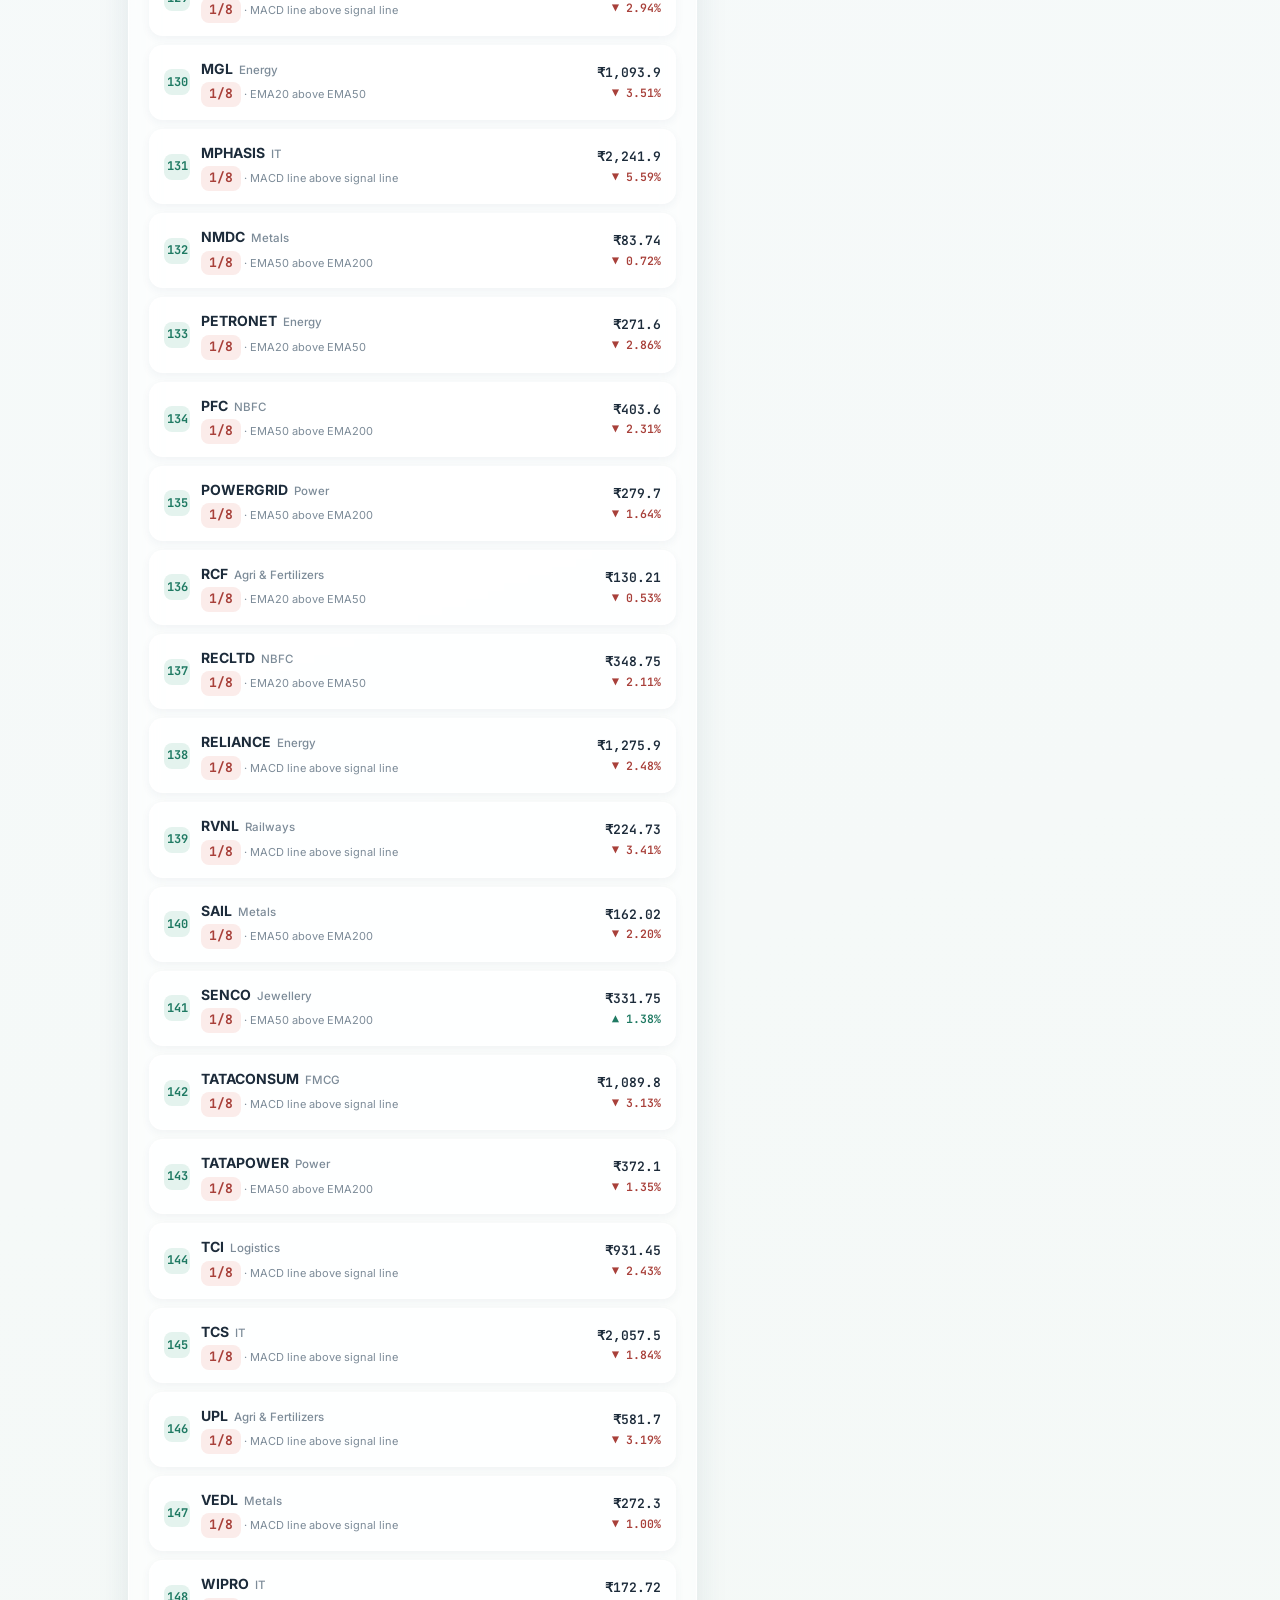
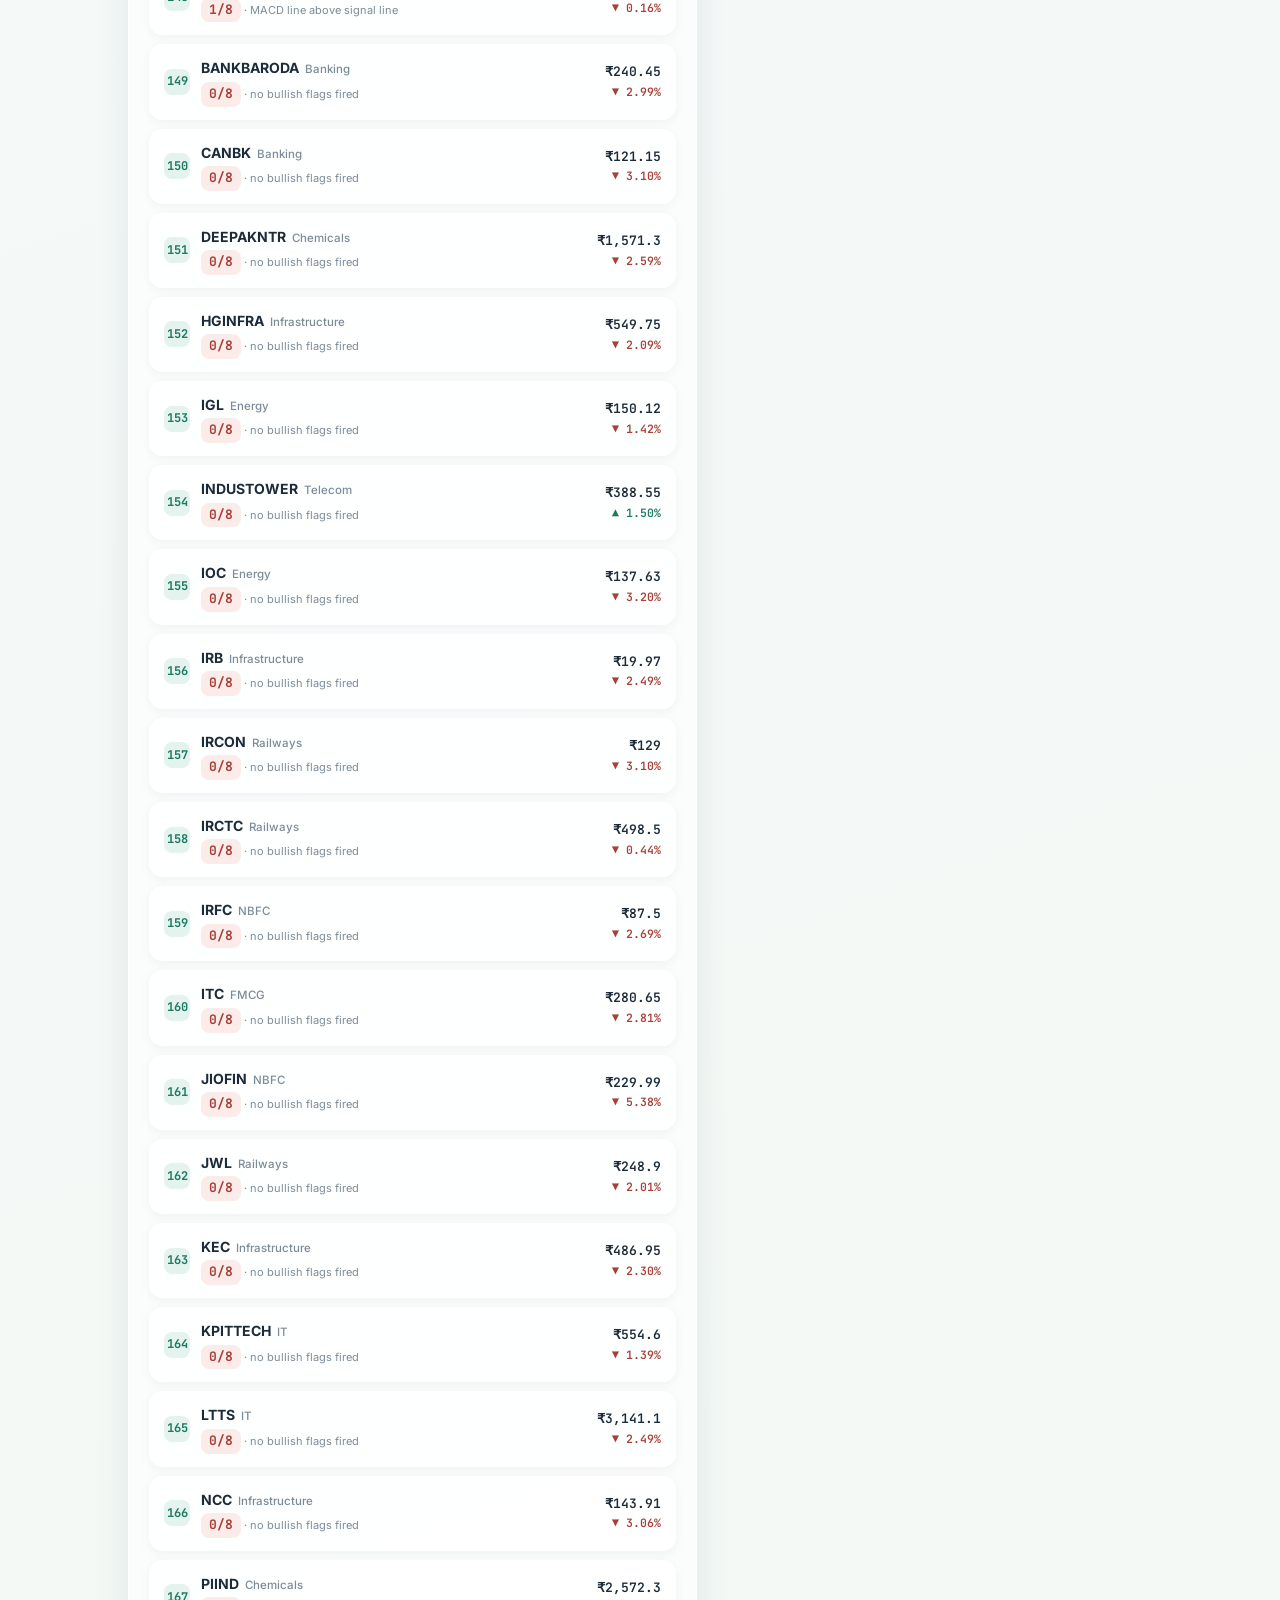
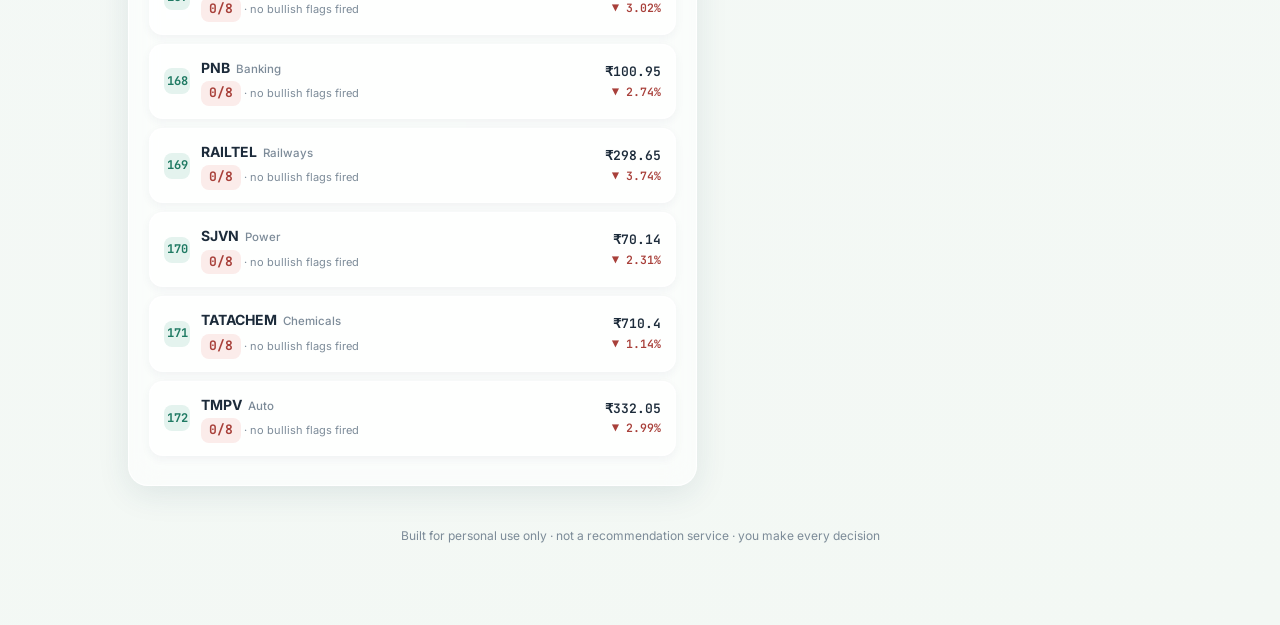
==== commit b16775b8: "feat: add search box to watchlist, ignore local wrangler/build artifacts Search filters by symbol, c" ====
--- a/dashboard/index.html
+++ b/dashboard/index.html
@@ -35,7 +35,13 @@
 <main>
   <div class="layout-grid">
     <div class="card">
-      <h2>Stocks</h2>
+      <div class="card-head-row">
+        <h2>Stocks</h2>
+        <span class="stock-count" id="stock-count"></span>
+      </div>
+      <div class="search-row">
+        <input type="search" id="stock-search" class="search-input" placeholder="Search by symbol or company name…" autocomplete="off">
+      </div>
       <div class="tab-bar" id="watchlist-tabs">
         <button class="tab-btn active" data-tab="flags">Top Flags</button>
         <button class="tab-btn" data-tab="trending">Trending Today</button>
@@ -75,7 +81,8 @@
 <script src="js/app.js"></script>
 <script>
 let activeTab = "flags";
-let tabsBound = false;
+let searchQuery = "";
+let controlsBound = false;
 
 async function render() {
   const utils = window.dashboardUtils;
@@ -100,24 +107,42 @@
   const stocks = await utils.loadAllStocks(meta);
 
   const listEl = document.getElementById("stock-list");
+  const countEl = document.getElementById("stock-count");
+
   function renderTab(tab) {
     activeTab = tab;
+    const matched = utils.filterStocksByQuery(stocks, searchQuery);
+    countEl.textContent = searchQuery
+      ? `${matched.length} of ${stocks.length}`
+      : `${stocks.length} tracked`;
+
+    if (!matched.length) {
+      listEl.innerHTML = `<div class="empty-note">No stocks match "${searchQuery}".</div>`;
+      return;
+    }
+
     if (tab === "trending") {
-      const byMove = [...stocks].sort(
+      const byMove = [...matched].sort(
         (a, b) => Math.abs(b.indicators.change_pct ?? 0) - Math.abs(a.indicators.change_pct ?? 0)
       );
       utils.renderStockListInto(listEl, byMove, flagDefinitions);
     } else if (tab === "sector") {
-      utils.renderSectorGroupsInto(listEl, stocks, flagDefinitions);
+      utils.renderSectorGroupsInto(listEl, matched, flagDefinitions);
     } else {
-      const byFlags = [...stocks].sort((a, b) => b.flags.flag_count - a.flags.flag_count);
+      const byFlags = [...matched].sort((a, b) => b.flags.flag_count - a.flags.flag_count);
       utils.renderStockListInto(listEl, byFlags, flagDefinitions);
     }
   }
   renderTab(activeTab);
-  if (!tabsBound) {
+  if (!controlsBound) {
     utils.initTabs(document.getElementById("watchlist-tabs"), renderTab);
-    tabsBound = true;
+    const searchEl = document.getElementById("stock-search");
+    searchEl.value = searchQuery;
+    searchEl.addEventListener("input", () => {
+      searchQuery = searchEl.value.trim();
+      renderTab(activeTab);
+    });
+    controlsBound = true;
   }
 
   const sectors = await utils.loadSectors();
--- a/dashboard/css/style.css
+++ b/dashboard/css/style.css
@@ -118,7 +118,19 @@
   -webkit-backdrop-filter:blur(14px);
   padding:20px;
 }
-.card h2{font-size:14px; font-weight:700; margin-bottom:14px;}
+.card h2{font-size:14px; font-weight:700;}
+.card-head-row{display:flex; align-items:baseline; justify-content:space-between; margin-bottom:12px;}
+.stock-count{font-size:11.5px; color:var(--ink-faint); font-family:'JetBrains Mono',monospace;}
+
+.search-row{margin-bottom:12px;}
+.search-input{
+  width:100%; padding:9px 14px; border-radius:999px; font-size:13px;
+  font-family:'Inter',sans-serif; color:var(--ink);
+  background:var(--glass-strong); border:1px solid var(--glass-border);
+  outline:none; transition:border-color 0.12s ease, box-shadow 0.12s ease;
+}
+.search-input::placeholder{color:var(--ink-faint);}
+.search-input:focus{border-color:rgba(31,122,99,0.35); box-shadow:0 0 0 3px var(--teal-soft);}
 
 .stock-row{
   background:var(--glass-strong); border:1px solid var(--glass-border); border-radius:14px;
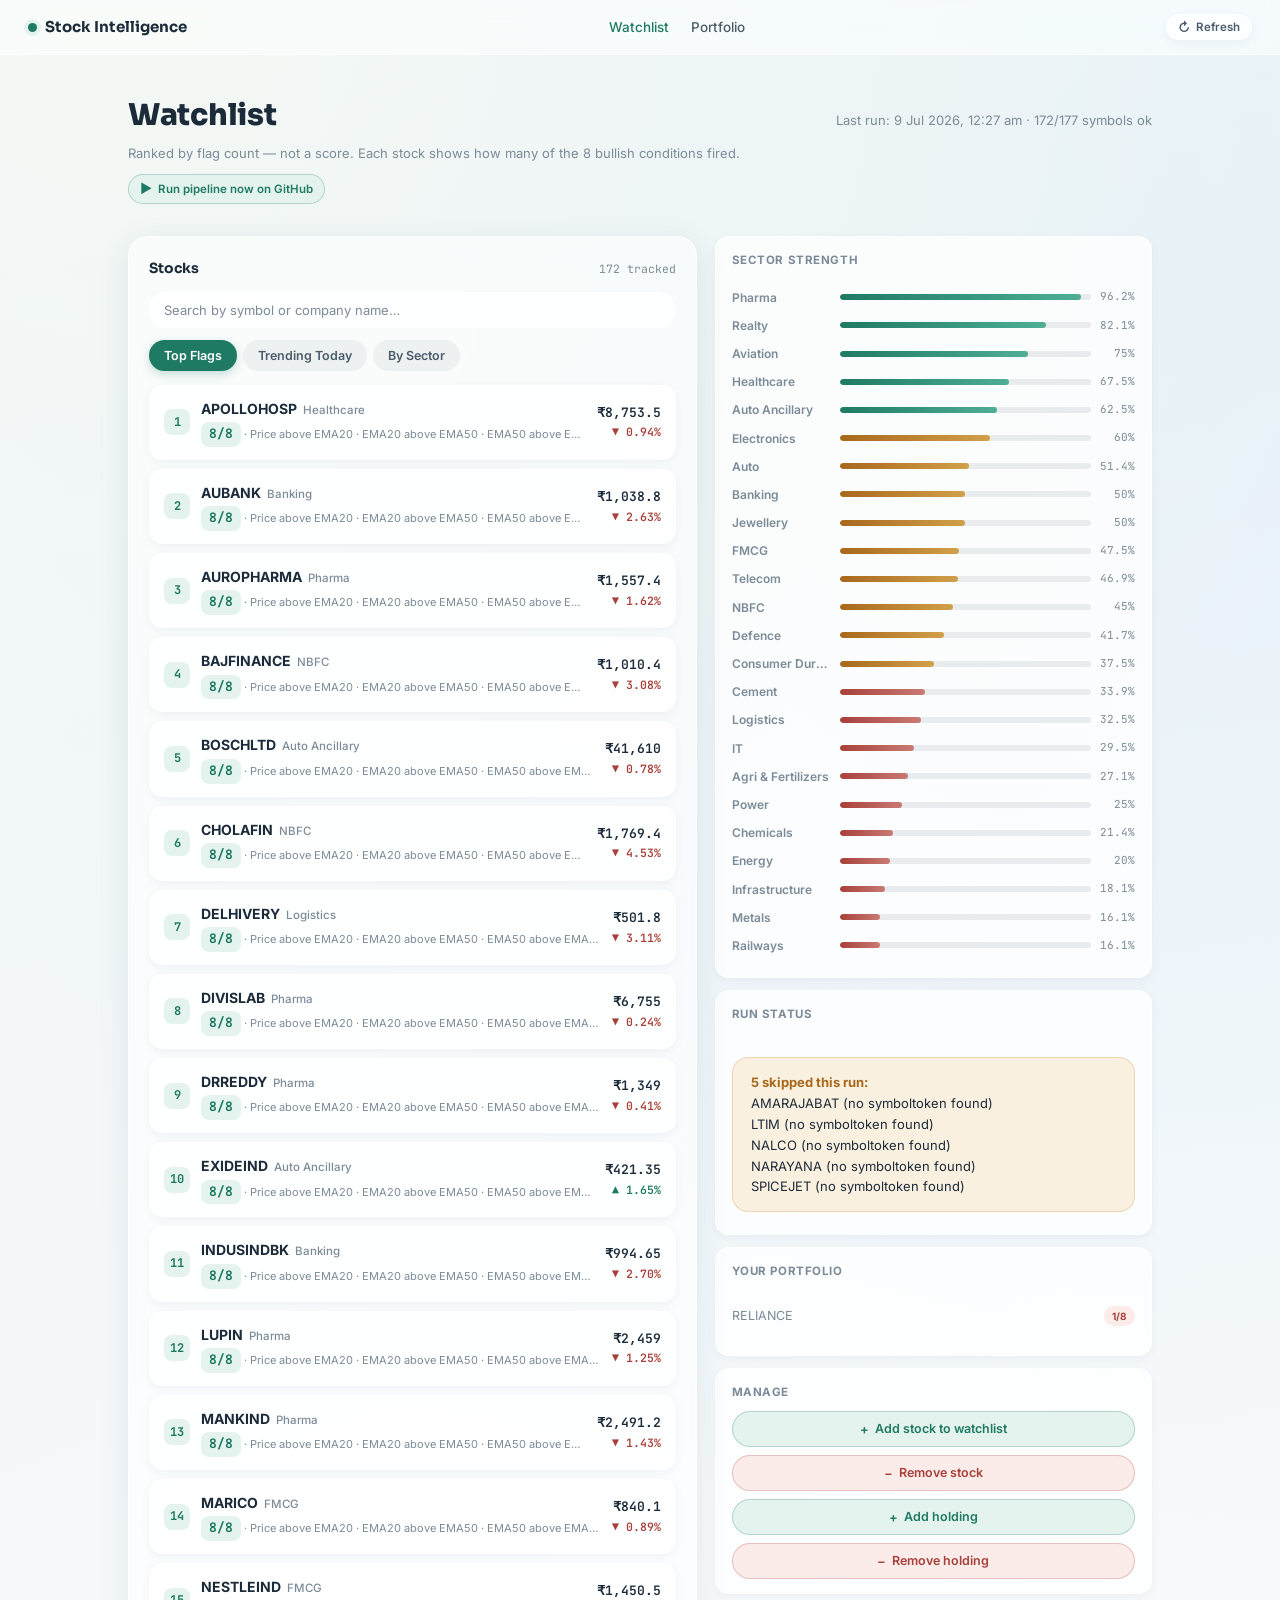
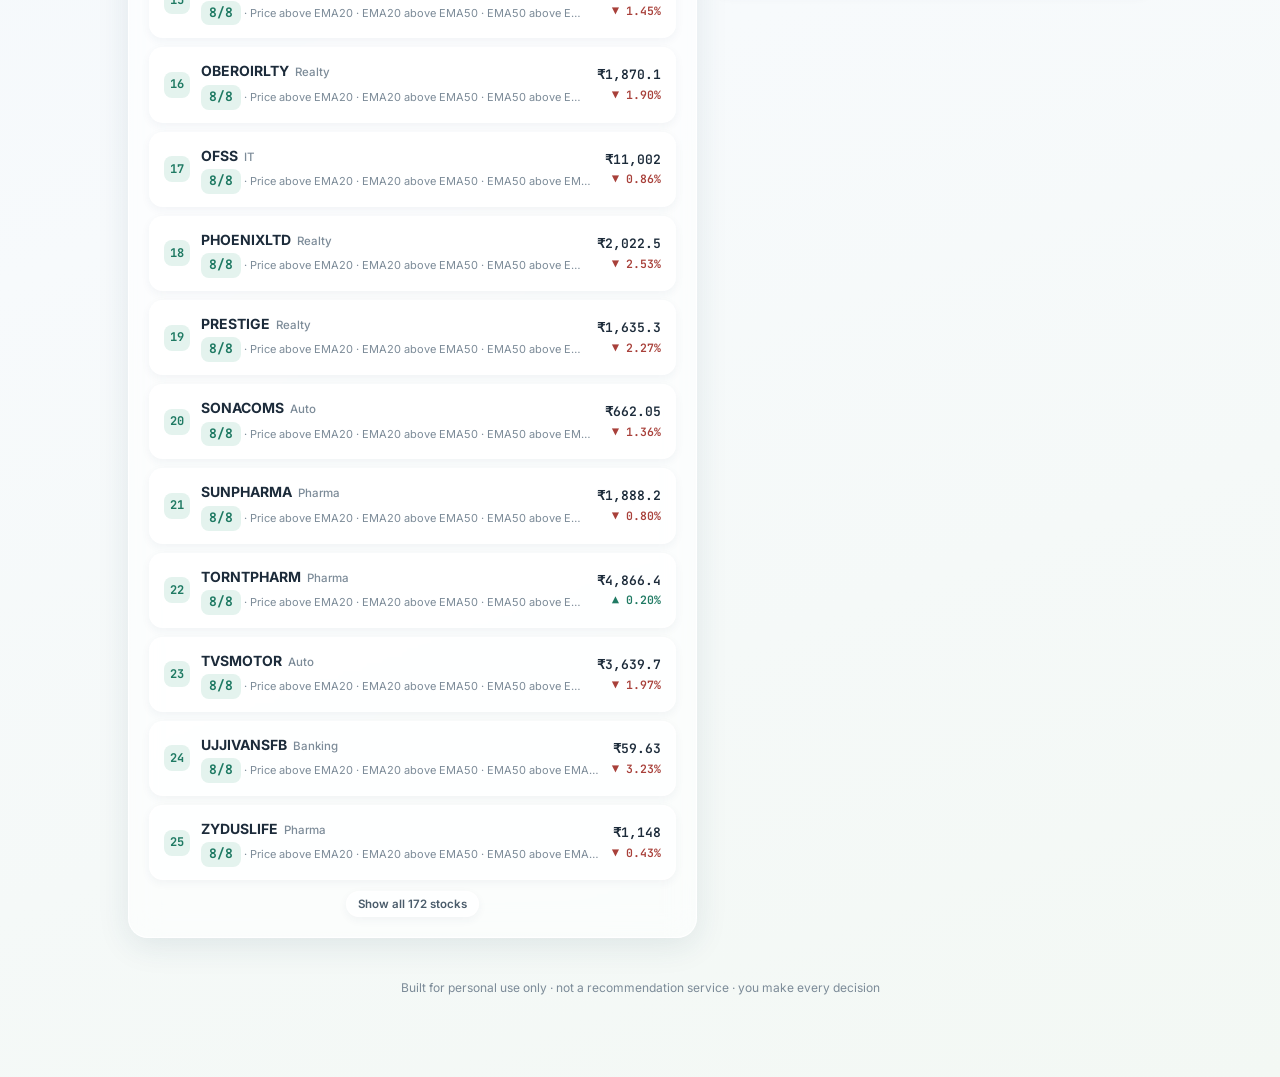
==== commit 2eb8d270: "feat: collapse sector groups and cap flat lists to cut watchlist length By Sector now renders as a c" ====
--- a/dashboard/index.html
+++ b/dashboard/index.html
@@ -108,6 +108,8 @@
 
   const listEl = document.getElementById("stock-list");
   const countEl = document.getElementById("stock-count");
+  const FLAT_LIMIT = 25;
+  let showAllFlat = false;
 
   function renderTab(tab) {
     activeTab = tab;
@@ -121,25 +123,44 @@
       return;
     }
 
-    if (tab === "trending") {
-      const byMove = [...matched].sort(
-        (a, b) => Math.abs(b.indicators.change_pct ?? 0) - Math.abs(a.indicators.change_pct ?? 0)
-      );
-      utils.renderStockListInto(listEl, byMove, flagDefinitions);
-    } else if (tab === "sector") {
-      utils.renderSectorGroupsInto(listEl, matched, flagDefinitions);
-    } else {
-      const byFlags = [...matched].sort((a, b) => b.flags.flag_count - a.flags.flag_count);
-      utils.renderStockListInto(listEl, byFlags, flagDefinitions);
+    if (tab === "sector") {
+      utils.renderSectorGroupsInto(listEl, matched, flagDefinitions, { forceExpand: !!searchQuery });
+      return;
+    }
+
+    const sorted =
+      tab === "trending"
+        ? [...matched].sort((a, b) => Math.abs(b.indicators.change_pct ?? 0) - Math.abs(a.indicators.change_pct ?? 0))
+        : [...matched].sort((a, b) => b.flags.flag_count - a.flags.flag_count);
+
+    const visible = showAllFlat ? sorted : sorted.slice(0, FLAT_LIMIT);
+    utils.renderStockListInto(listEl, visible, flagDefinitions);
+
+    if (sorted.length > FLAT_LIMIT) {
+      const row = document.createElement("div");
+      row.className = "show-more-row";
+      const btn = document.createElement("button");
+      btn.className = "btn btn-ghost btn-sm";
+      btn.textContent = showAllFlat ? "Show top 25 only" : `Show all ${sorted.length} stocks`;
+      btn.addEventListener("click", () => {
+        showAllFlat = !showAllFlat;
+        renderTab(activeTab);
+      });
+      row.appendChild(btn);
+      listEl.appendChild(row);
     }
   }
   renderTab(activeTab);
   if (!controlsBound) {
-    utils.initTabs(document.getElementById("watchlist-tabs"), renderTab);
+    utils.initTabs(document.getElementById("watchlist-tabs"), (tab) => {
+      showAllFlat = false;
+      renderTab(tab);
+    });
     const searchEl = document.getElementById("stock-search");
     searchEl.value = searchQuery;
     searchEl.addEventListener("input", () => {
       searchQuery = searchEl.value.trim();
+      showAllFlat = false;
       renderTab(activeTab);
     });
     controlsBound = true;
--- a/dashboard/css/style.css
+++ b/dashboard/css/style.css
@@ -96,14 +96,22 @@
 .tab-btn:hover{color:var(--ink);}
 .tab-btn.active{background:var(--teal); color:#fff; box-shadow:0 3px 10px rgba(31,122,99,0.25);}
 
-.sector-group{margin-bottom:18px;}
+.sector-group{margin-bottom:8px; border-radius:14px; background:rgba(255,255,255,0.35);}
 .sector-group:last-child{margin-bottom:0;}
 .sector-group-header{
   display:flex; align-items:center; justify-content:space-between;
-  padding:6px 4px; margin-bottom:8px;
-}
-.sector-group-header .name{font-family:'Sora',sans-serif; font-weight:700; font-size:13px; color:var(--ink);}
+  padding:10px 12px; cursor:pointer; user-select:none; border-radius:14px;
+  transition:background 0.12s ease;
+}
+.sector-group-header:hover{background:rgba(255,255,255,0.6);}
+.sector-group-header .name{font-family:'Sora',sans-serif; font-weight:700; font-size:13px; color:var(--ink); display:flex; align-items:center; gap:7px;}
 .sector-group-header .meta{font-size:11.5px; color:var(--ink-faint); font-family:'JetBrains Mono',monospace;}
+.sector-group-header .chevron{display:inline-block; font-size:10px; color:var(--ink-faint); transition:transform 0.15s ease;}
+.sector-group:not(.collapsed) .sector-group-header .chevron{transform:rotate(90deg);}
+.sector-group-body{padding:4px 0 6px;}
+.sector-group.collapsed .sector-group-body{display:none;}
+
+.show-more-row{text-align:center; margin-top:10px;}
 
 main{max-width:1080px; margin:0 auto; padding:24px 28px 0;}
 .layout-grid{display:grid; grid-template-columns:minmax(0,1.3fr) minmax(0,1fr); gap:18px; align-items:start;}
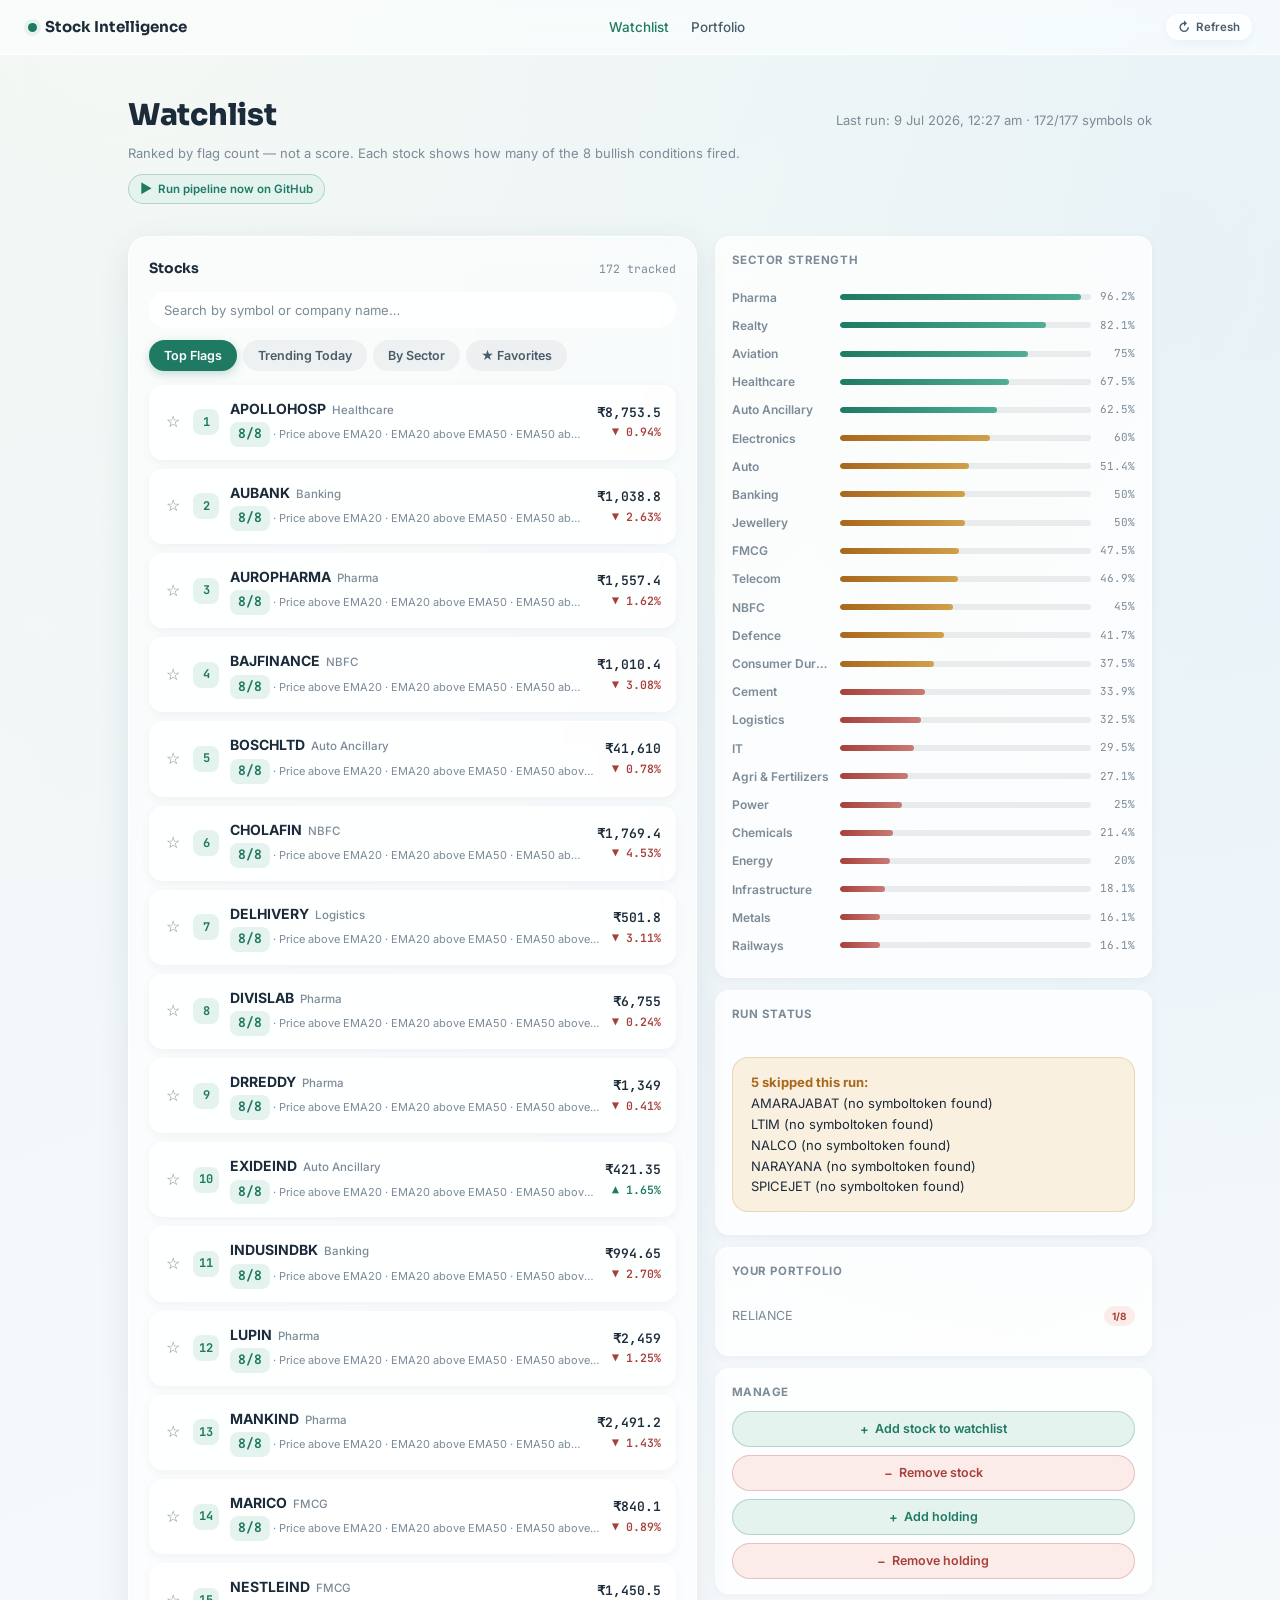
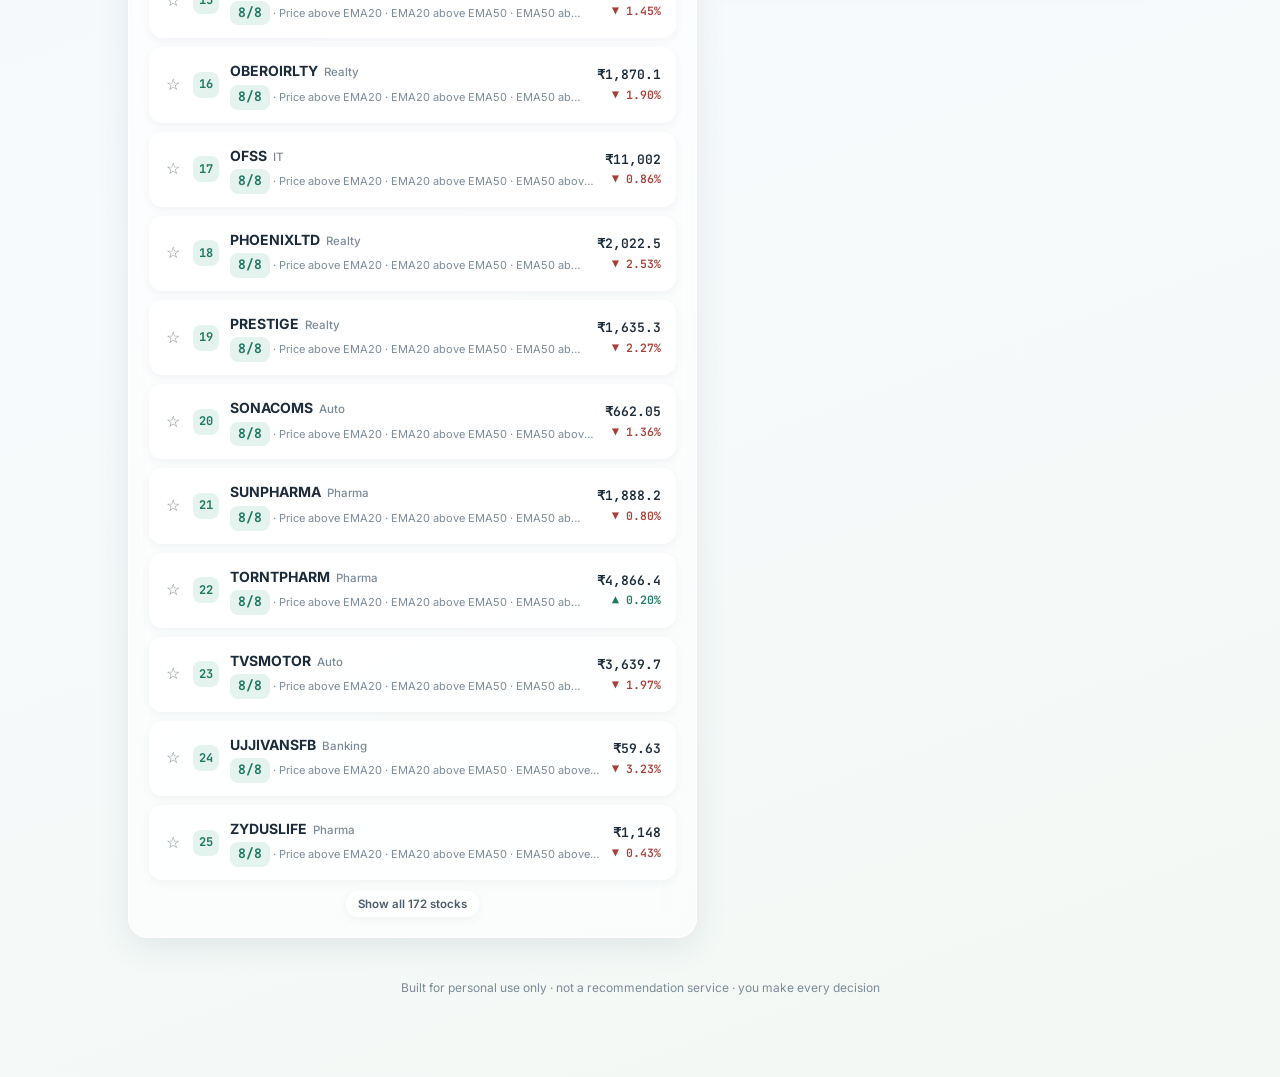
==== commit a3608adc: "feat: add per-stock favorite star and a Favorites tab Star toggle on each stock row, persisted in lo" ====
--- a/dashboard/index.html
+++ b/dashboard/index.html
@@ -46,6 +46,7 @@
         <button class="tab-btn active" data-tab="flags">Top Flags</button>
         <button class="tab-btn" data-tab="trending">Trending Today</button>
         <button class="tab-btn" data-tab="sector">By Sector</button>
+        <button class="tab-btn" data-tab="favorites">★ Favorites</button>
       </div>
       <div id="stock-list"><div class="empty-note">Loading…</div></div>
     </div>
@@ -111,20 +112,33 @@
   const FLAT_LIMIT = 25;
   let showAllFlat = false;
 
+  const favoriteOptions = {
+    onFavoriteToggle: () => {
+      if (activeTab === "favorites") renderTab(activeTab);
+    },
+  };
+
   function renderTab(tab) {
     activeTab = tab;
-    const matched = utils.filterStocksByQuery(stocks, searchQuery);
-    countEl.textContent = searchQuery
-      ? `${matched.length} of ${stocks.length}`
-      : `${stocks.length} tracked`;
+    const base = tab === "favorites" ? utils.filterFavorites(stocks) : stocks;
+    const matched = utils.filterStocksByQuery(base, searchQuery);
+
+    if (tab === "favorites") {
+      countEl.textContent = searchQuery ? `${matched.length} of ${base.length} favorites` : `${base.length} favorites`;
+    } else {
+      countEl.textContent = searchQuery ? `${matched.length} of ${stocks.length}` : `${stocks.length} tracked`;
+    }
 
     if (!matched.length) {
-      listEl.innerHTML = `<div class="empty-note">No stocks match "${searchQuery}".</div>`;
+      listEl.innerHTML =
+        tab === "favorites" && !searchQuery
+          ? `<div class="empty-note">No favorites yet — click the ☆ on any stock to add one.</div>`
+          : `<div class="empty-note">No stocks match "${searchQuery}".</div>`;
       return;
     }
 
     if (tab === "sector") {
-      utils.renderSectorGroupsInto(listEl, matched, flagDefinitions, { forceExpand: !!searchQuery });
+      utils.renderSectorGroupsInto(listEl, matched, flagDefinitions, { forceExpand: !!searchQuery, ...favoriteOptions });
       return;
     }
 
@@ -134,7 +148,7 @@
         : [...matched].sort((a, b) => b.flags.flag_count - a.flags.flag_count);
 
     const visible = showAllFlat ? sorted : sorted.slice(0, FLAT_LIMIT);
-    utils.renderStockListInto(listEl, visible, flagDefinitions);
+    utils.renderStockListInto(listEl, visible, flagDefinitions, favoriteOptions);
 
     if (sorted.length > FLAT_LIMIT) {
       const row = document.createElement("div");
--- a/dashboard/css/style.css
+++ b/dashboard/css/style.css
@@ -169,6 +169,13 @@
 .detail-panel .kv-grid .kv .v{font-family:'JetBrains Mono',monospace; font-weight:600;}
 .stock-row .left{display:flex; align-items:center; gap:11px; min-width:0; flex:1;}
 .stock-row .left > div:not(.rank){min-width:0; flex:1;}
+.star-btn{
+  background:none; border:none; padding:2px; cursor:pointer; flex-shrink:0;
+  font-size:16px; line-height:1; color:var(--ink-faint);
+  transition:color 0.12s ease, transform 0.12s ease;
+}
+.star-btn:hover{color:var(--amber); transform:scale(1.15);}
+.star-btn.active{color:var(--amber);}
 .stock-row .rank{
   width:26px; height:26px; border-radius:8px; background:var(--teal-soft); color:var(--teal);
   font-family:'JetBrains Mono',monospace; font-weight:700; font-size:12px;
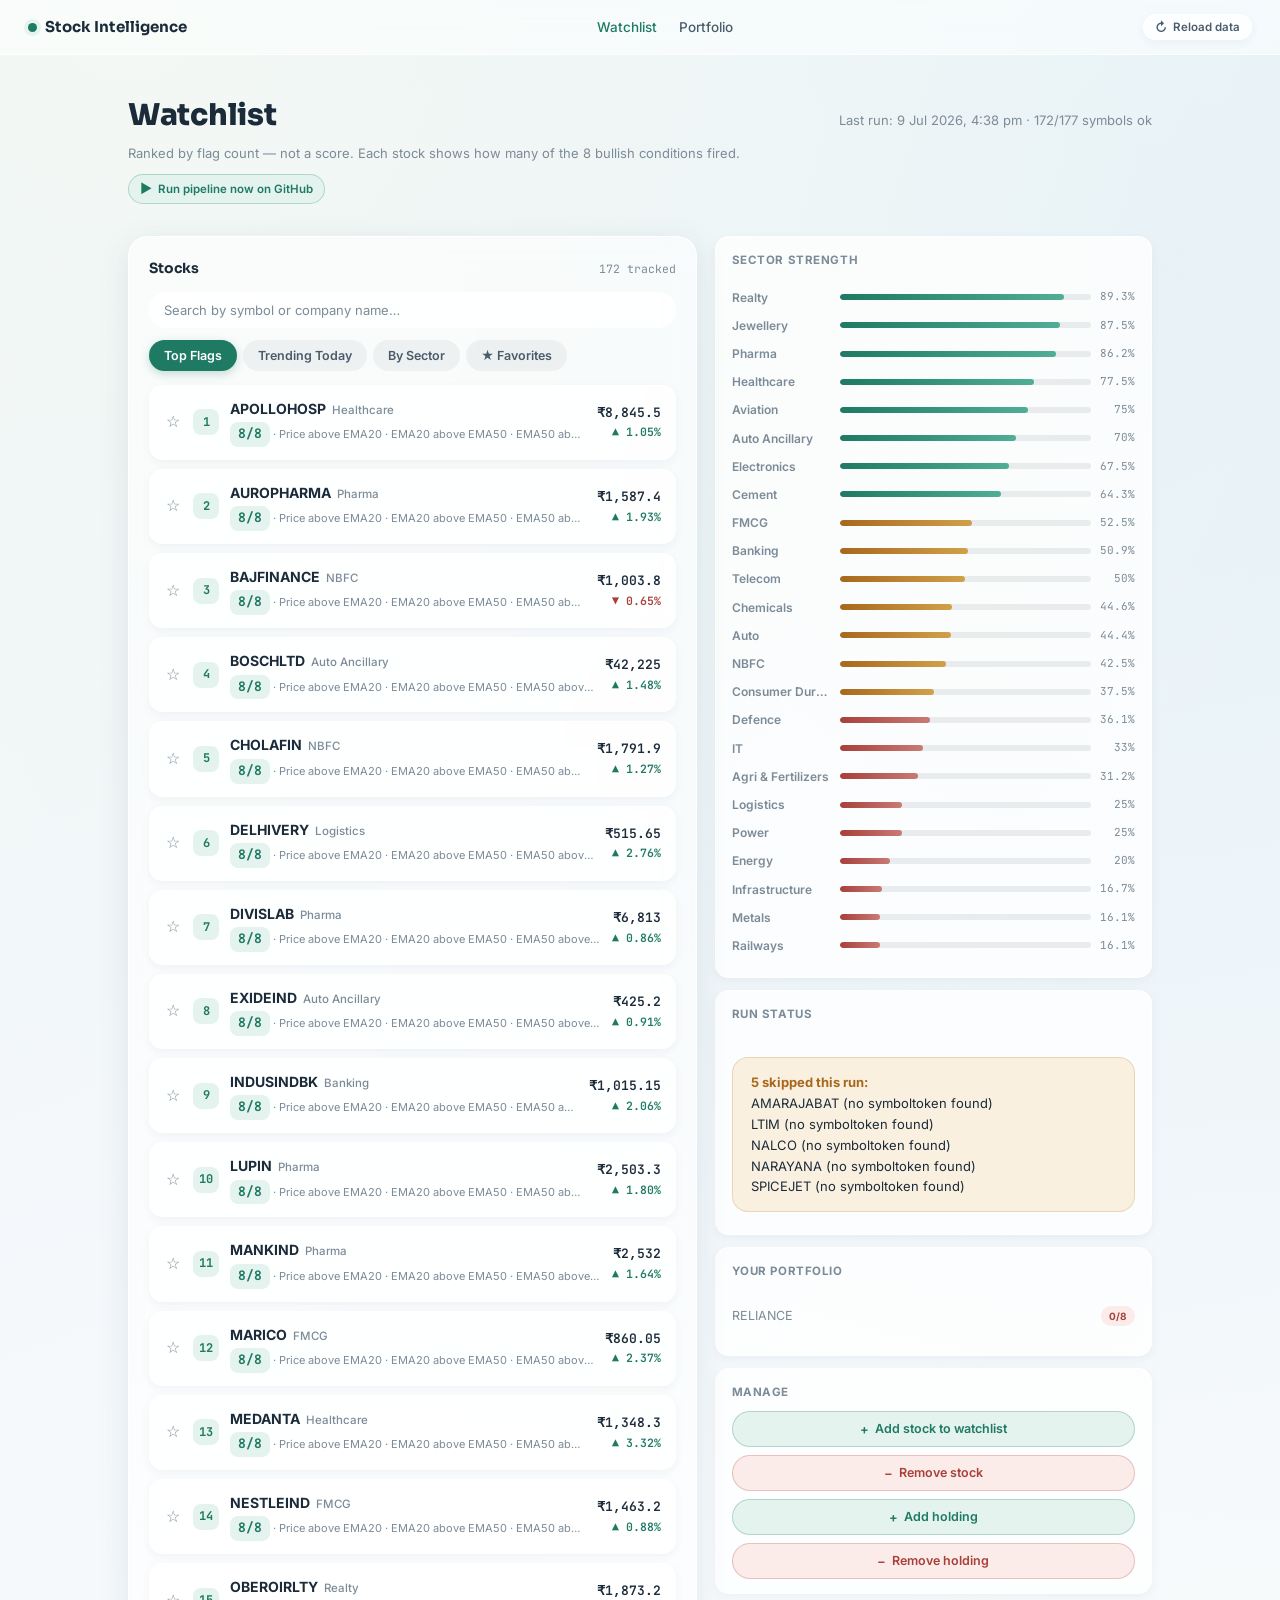
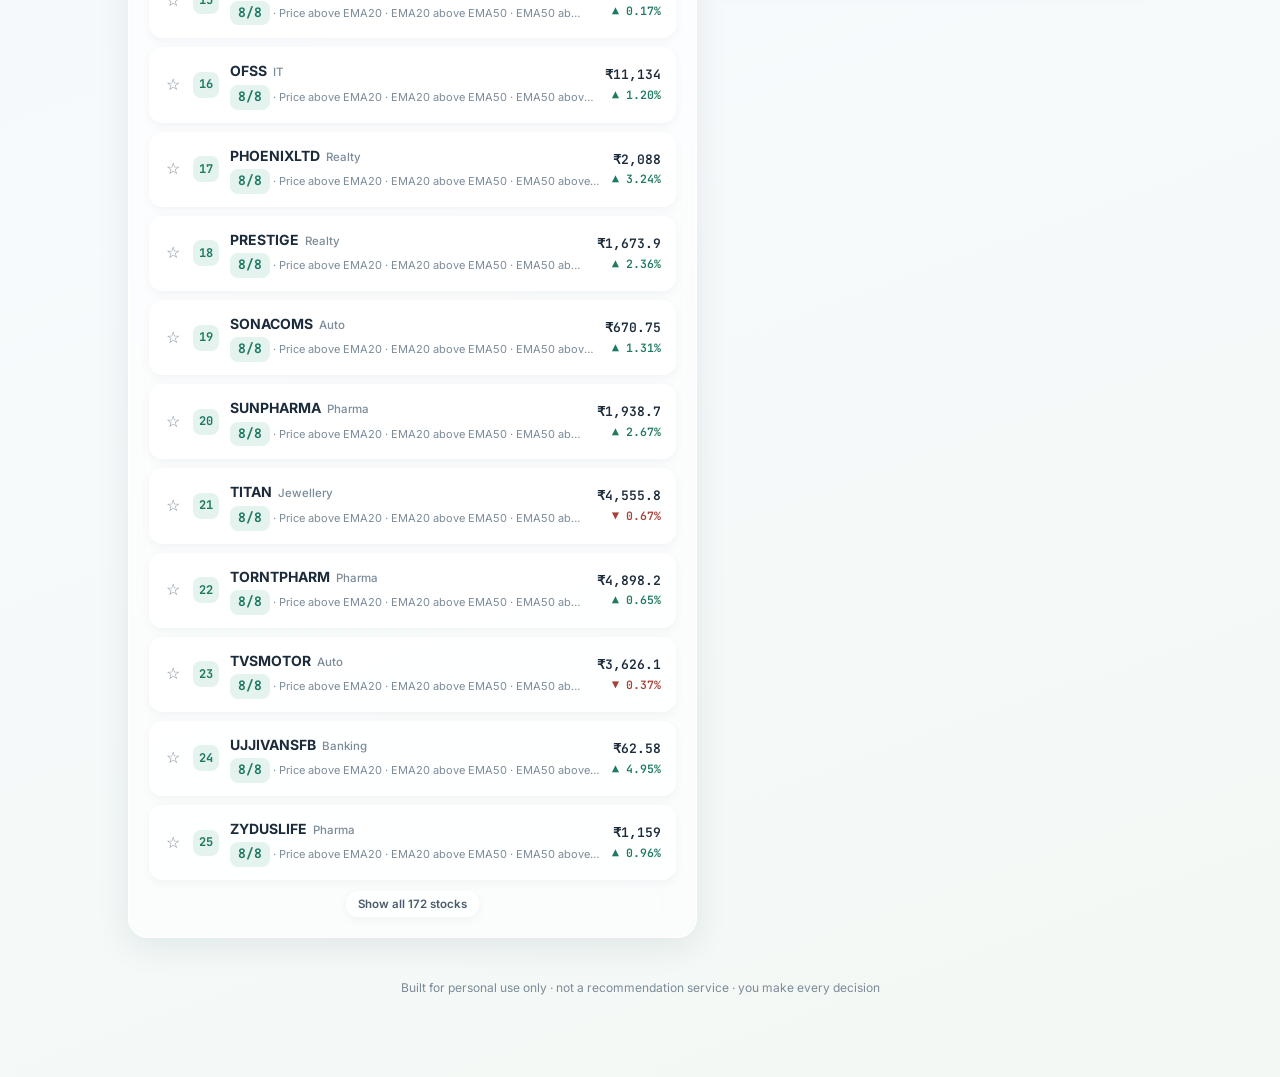
==== commit bc153e40: "feat: add price chart, 52w range, and external analyst view; fix fundamentals fetch Fundamentals wer" ====
--- a/dashboard/index.html
+++ b/dashboard/index.html
@@ -6,7 +6,7 @@
 <title>Stock Intelligence — Watchlist</title>
 <link rel="preconnect" href="https://fonts.googleapis.com">
 <link href="https://fonts.googleapis.com/css2?family=Sora:wght@400;500;600;700;800&family=Inter:wght@400;500;600&family=JetBrains+Mono:wght@400;500;600&display=swap" rel="stylesheet">
-<link rel="stylesheet" href="css/style.css">
+<link rel="stylesheet" href="css/style.css?v=2">
 </head>
 <body>
 
@@ -17,7 +17,7 @@
     <li><a href="portfolio.html">Portfolio</a></li>
   </ul>
   <div class="nav-right">
-    <button class="btn btn-ghost btn-sm" id="refresh-btn" title="Re-fetch the latest published data"><span class="icon">↻</span><span class="label">Refresh</span></button>
+    <button class="btn btn-ghost btn-sm" id="refresh-btn" title="Reloads the latest published data. New prices come from the daily pipeline — use ‘Run pipeline now on GitHub’ for a fresh fetch."><span class="icon">↻</span><span class="label">Reload data</span></button>
   </div>
 </nav>
 
@@ -79,7 +79,7 @@
 
 <footer>Built for personal use only · not a recommendation service · you make every decision</footer>
 
-<script src="js/app.js"></script>
+<script src="js/app.js?v=2"></script>
 <script>
 let activeTab = "flags";
 let searchQuery = "";
--- a/dashboard/css/style.css
+++ b/dashboard/css/style.css
@@ -240,4 +240,35 @@
 
 .empty-note{color:var(--ink-faint); font-size:13px; padding:8px 0;}
 
+/* Detail panel: price chart */
+.chart-wrap{background:rgba(255,255,255,0.5); border-radius:10px; padding:8px 8px 4px;}
+.price-chart{display:block; width:100%; height:90px;}
+.chart-legend{display:flex; align-items:center; gap:14px; margin-top:6px; font-size:10.5px; color:var(--ink-faint);}
+.chart-legend .swatch{display:inline-block; width:10px; height:3px; border-radius:2px; vertical-align:middle; margin-right:4px;}
+.chart-legend .swatch.close{background:var(--teal);}
+.chart-legend .swatch.ema{background:var(--amber);}
+.chart-legend .range{margin-left:auto; font-size:10px;}
+
+/* Detail panel: 52-week + analyst target range bars */
+.range-row, .target-row{display:flex; align-items:center; gap:10px; margin:2px 0 6px;}
+.range-end{font-size:11px; color:var(--ink-soft); flex-shrink:0;}
+.range-track{position:relative; flex:1; height:6px; border-radius:4px;
+  background:linear-gradient(90deg, var(--rose-soft), var(--amber-soft), var(--teal-soft));}
+.range-track.target{background:linear-gradient(90deg, var(--teal-soft), var(--teal-soft));}
+.range-marker{position:absolute; top:50%; width:11px; height:11px; border-radius:50%;
+  transform:translate(-50%,-50%); background:var(--ink); border:2px solid #fff; box-shadow:0 1px 3px rgba(0,0,0,0.25);}
+.range-marker.mean{width:0; height:0; border-radius:0; background:none; border-left:5px solid transparent;
+  border-right:5px solid transparent; border-bottom:9px solid var(--teal); box-shadow:none;}
+.range-tick.now{position:absolute; top:50%; width:9px; height:9px; border-radius:50%;
+  transform:translate(-50%,-50%); background:var(--ink); border:2px solid #fff; box-shadow:0 1px 3px rgba(0,0,0,0.25);}
+.range-sub{font-size:11px; color:var(--ink-faint);}
+.range-sub .up{color:var(--teal); font-weight:600;} .range-sub .down{color:var(--rose); font-weight:600;}
+
+/* Detail panel: external analyst view */
+.ext-tag{display:inline-block; margin-left:6px; font-size:9px; font-weight:600; text-transform:none;
+  letter-spacing:0; color:var(--amber); background:var(--amber-soft); padding:2px 7px; border-radius:999px;
+  border:1px solid rgba(168,104,28,0.2); vertical-align:middle;}
+.analyst-head{display:flex; align-items:center; gap:10px; margin-bottom:6px;}
+.analyst-meta{font-size:11px; color:var(--ink-faint);}
+
 footer{max-width:1080px; margin:40px auto 0; padding:0 28px; text-align:center; color:var(--ink-faint); font-size:12px;}
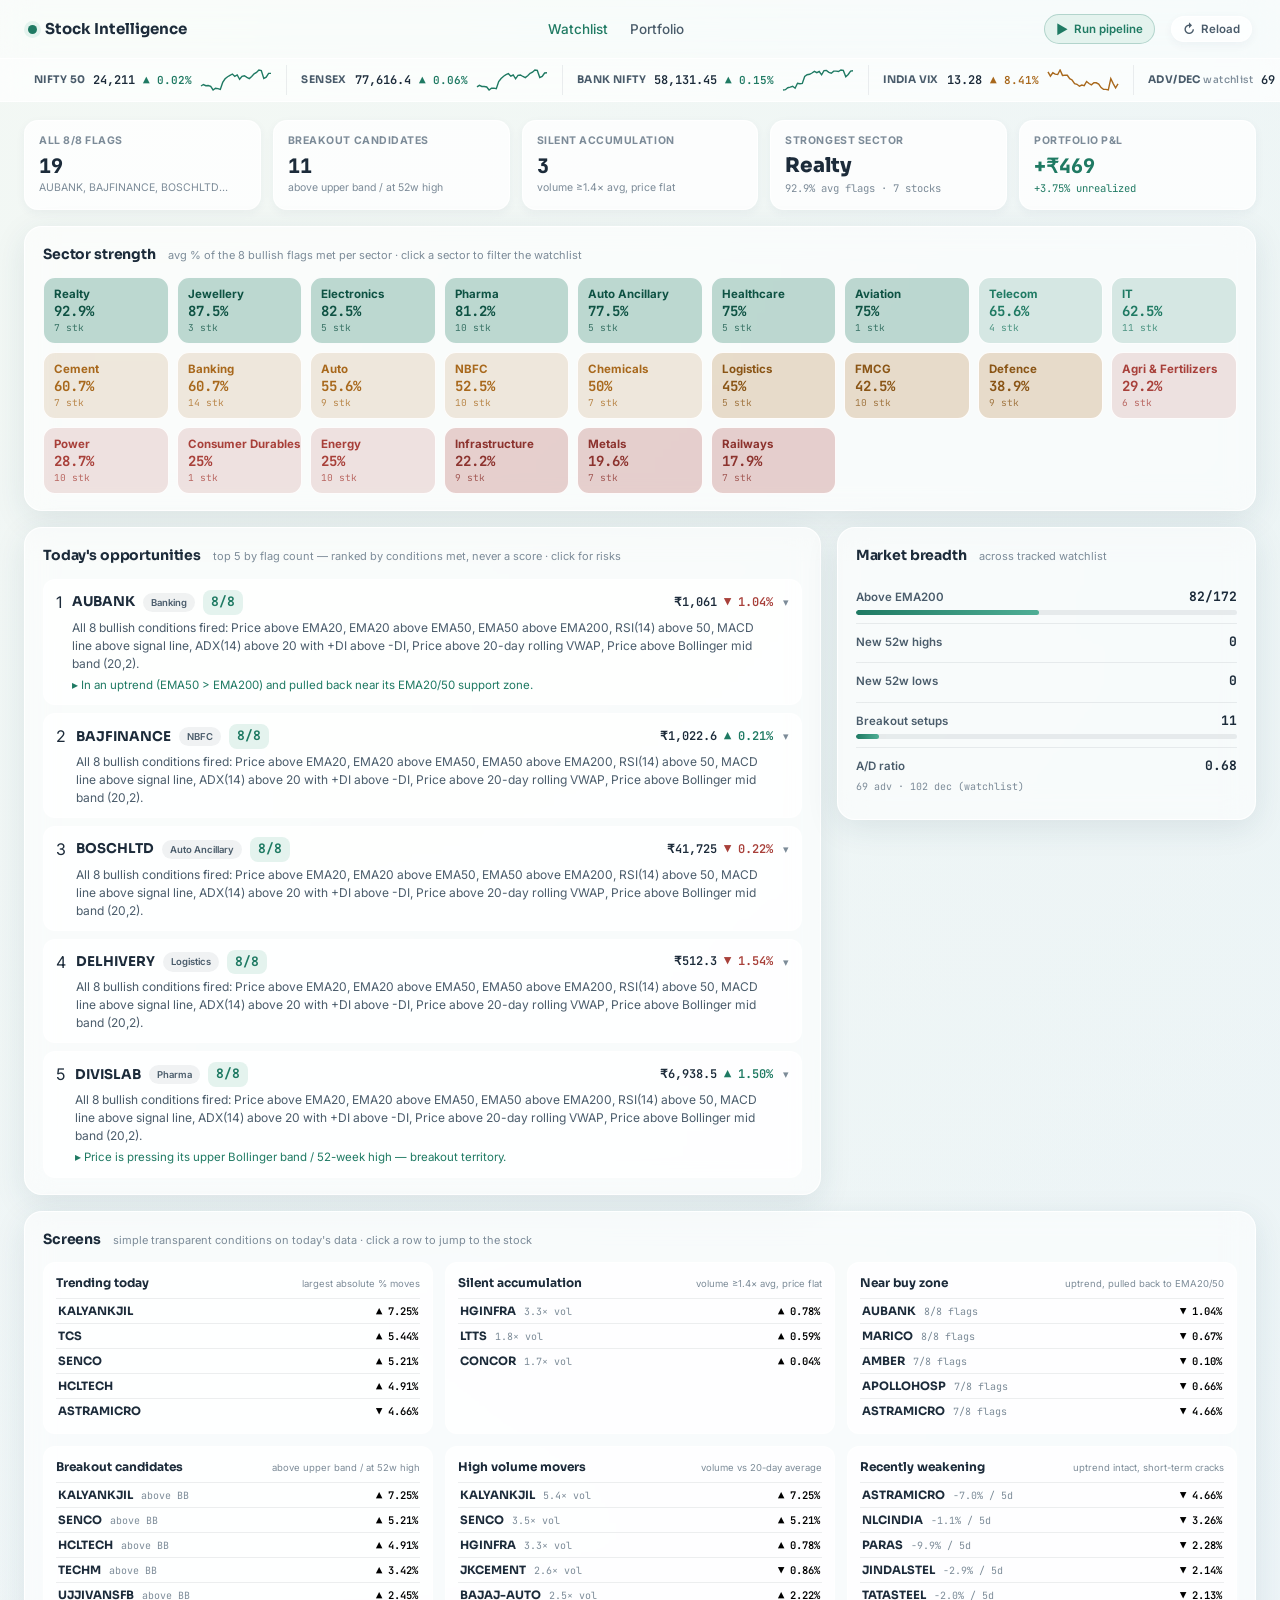
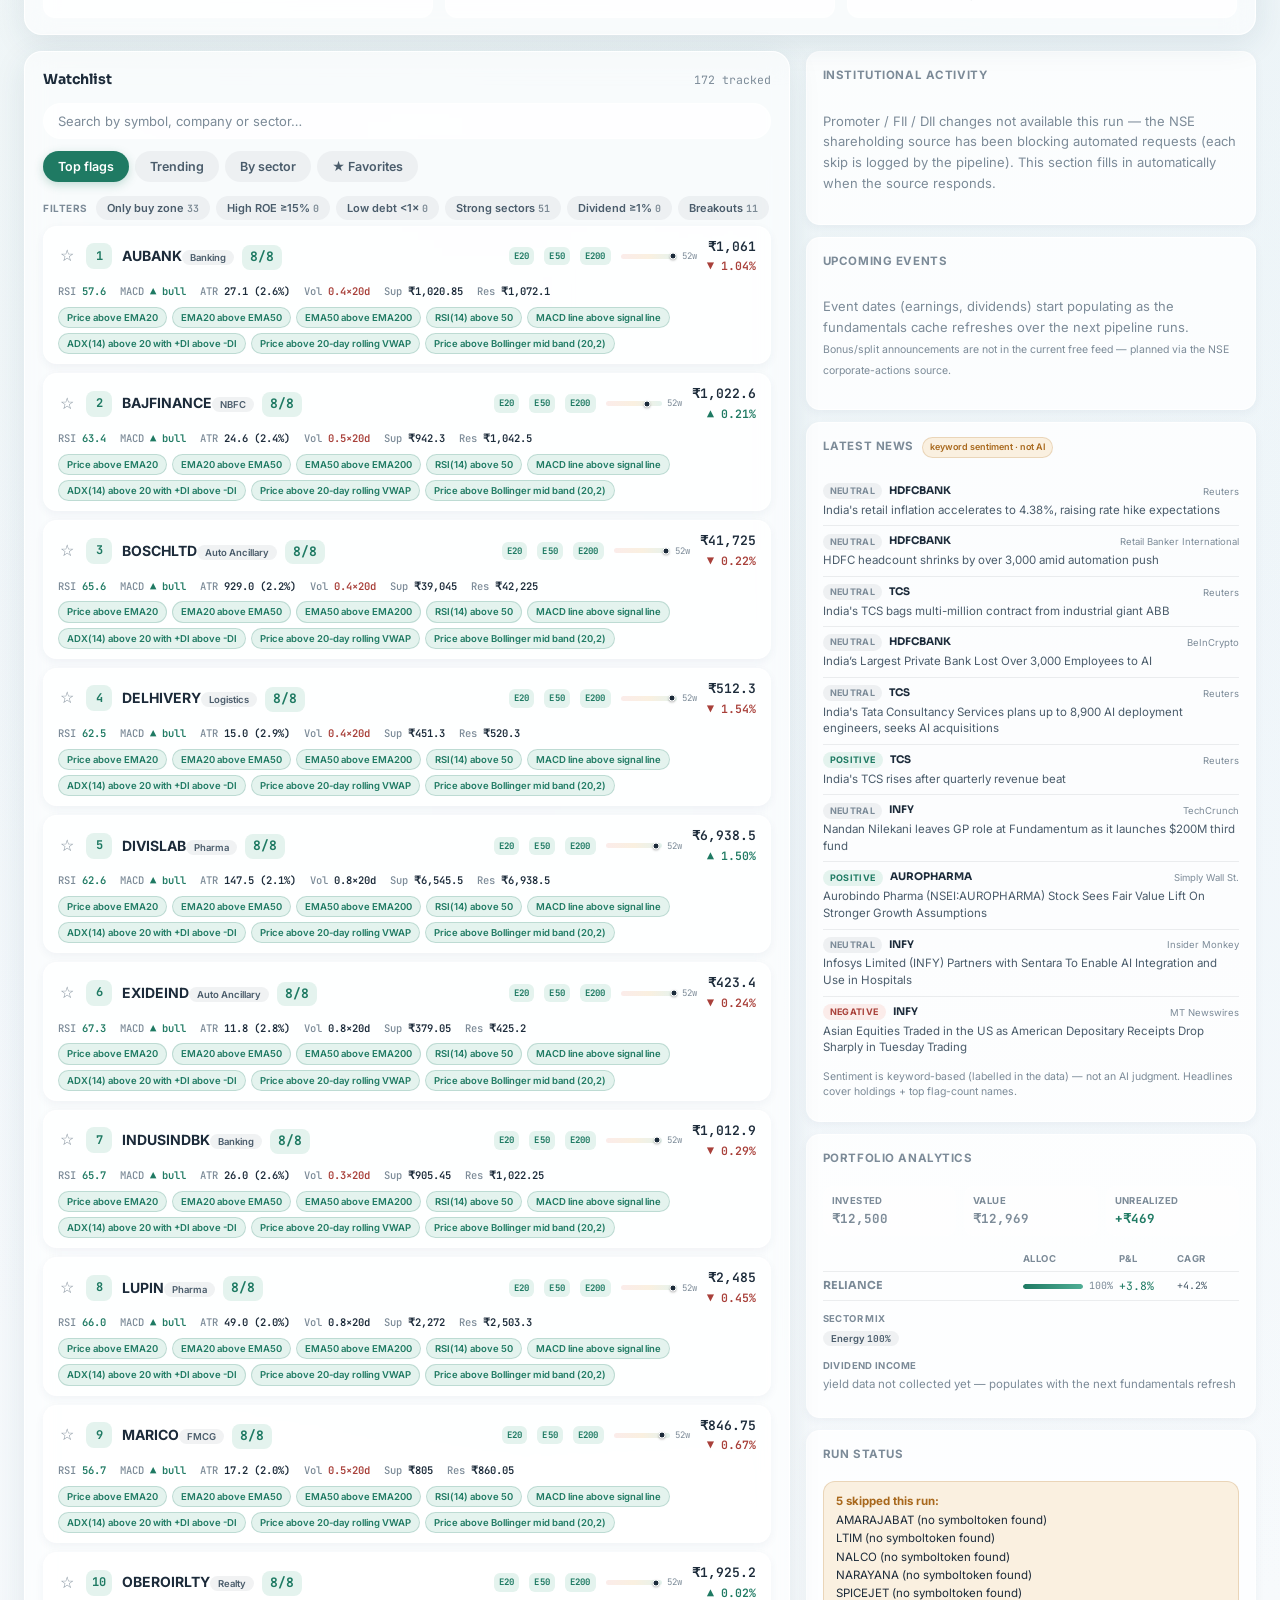
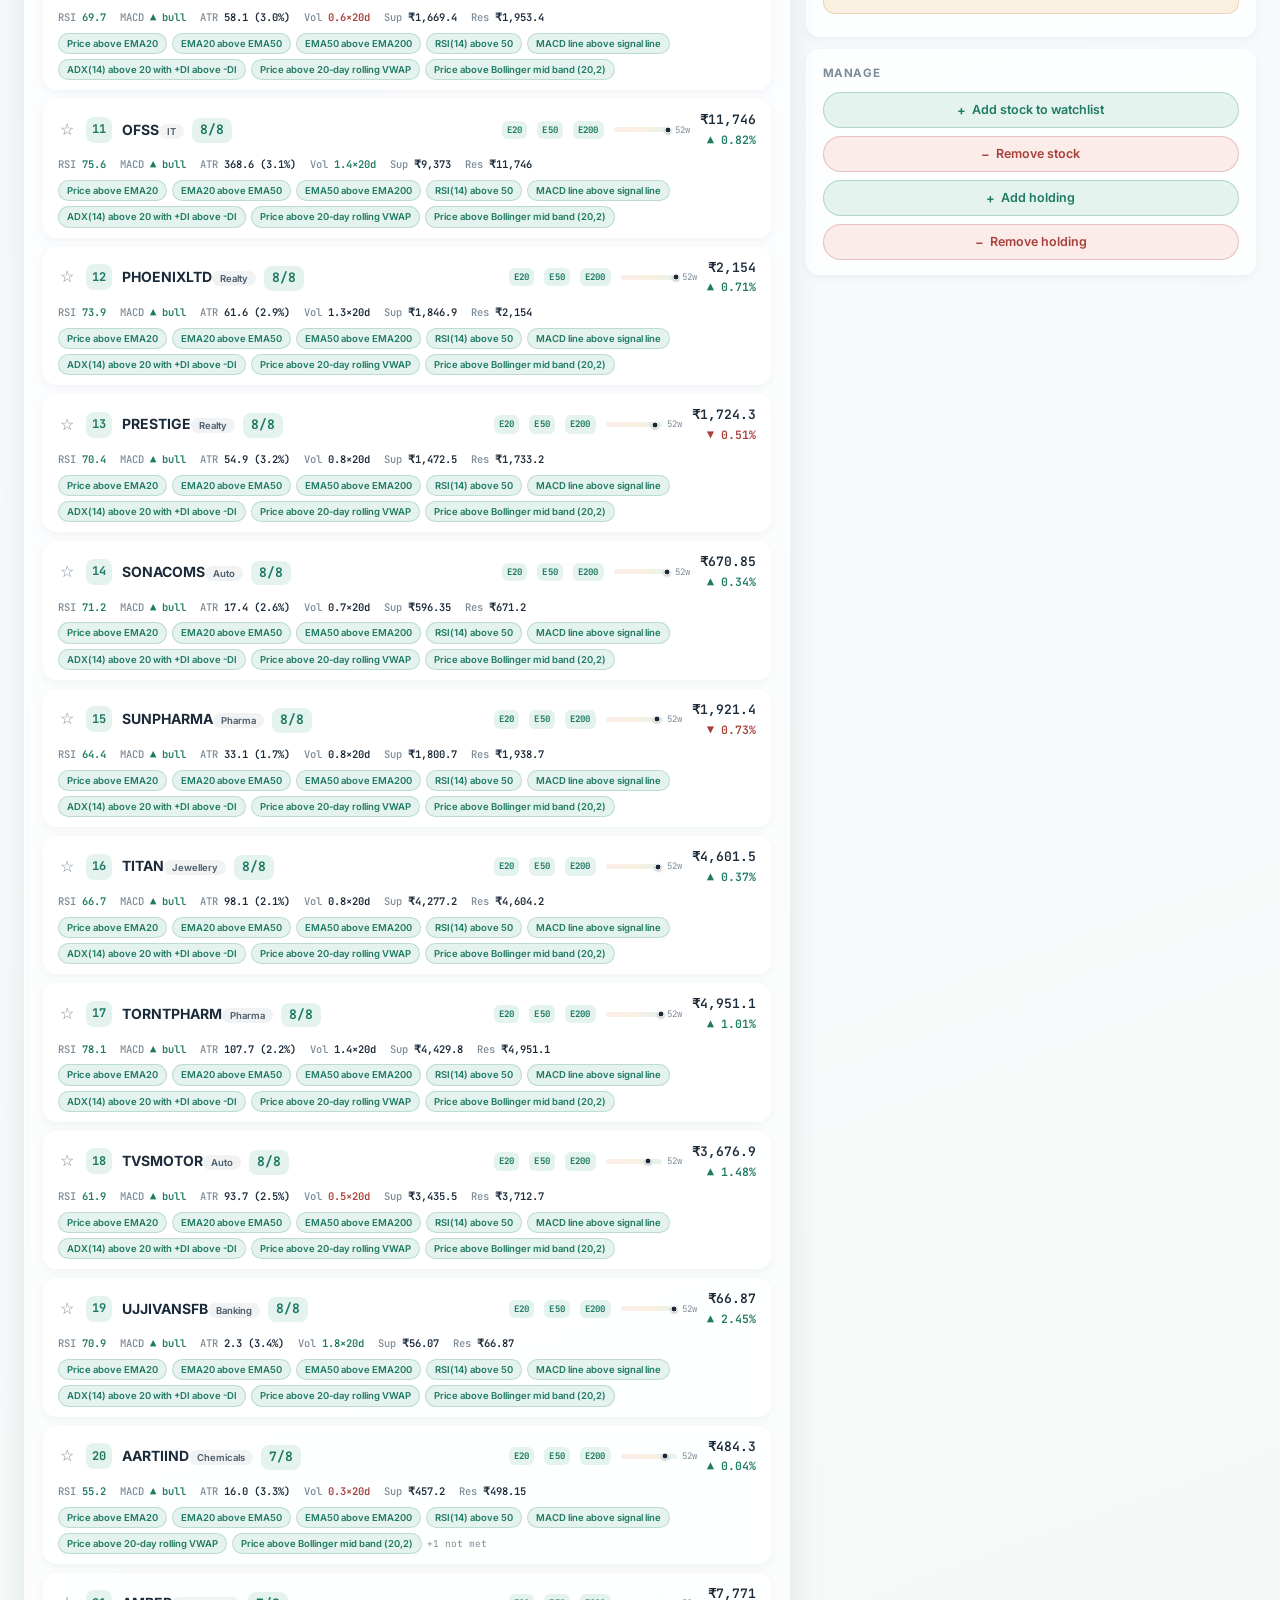
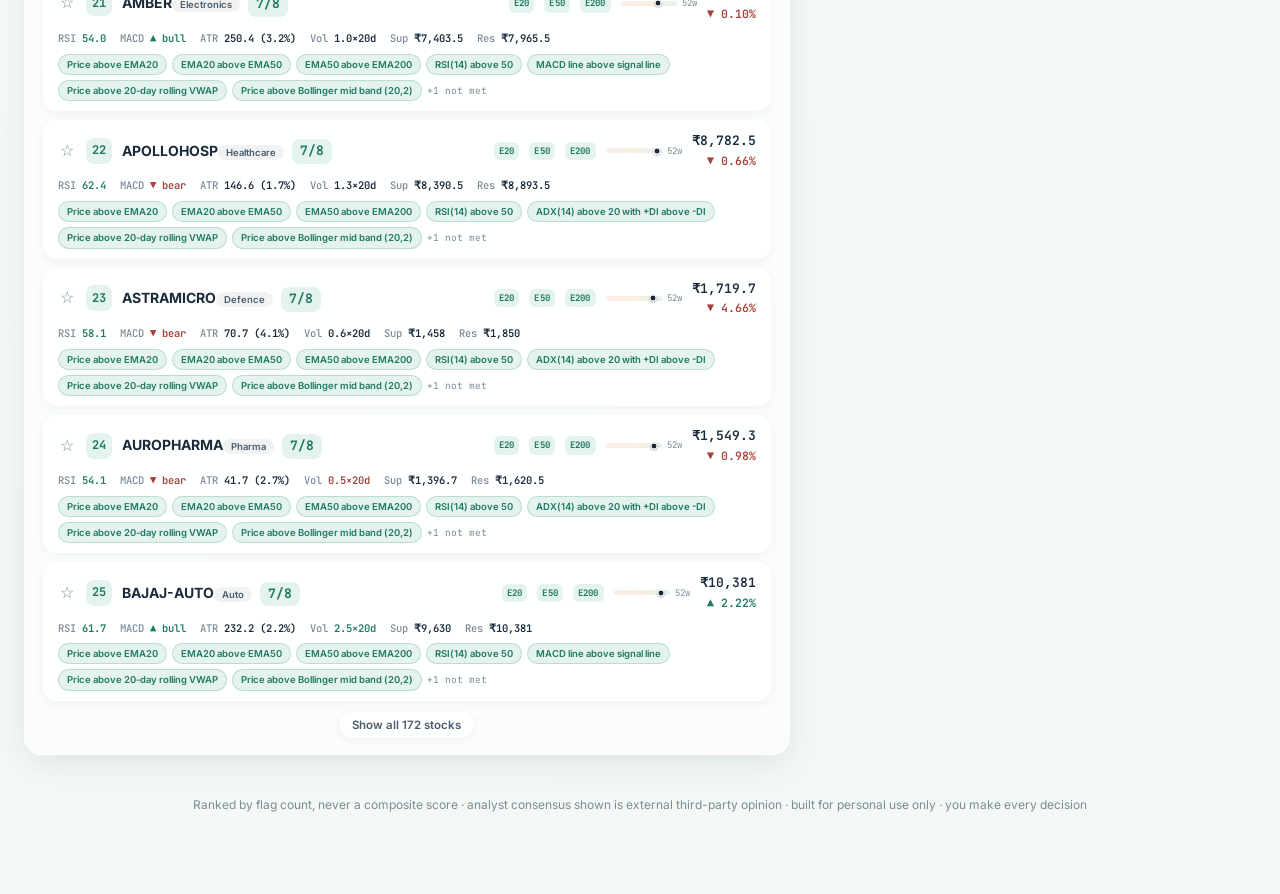
==== commit cd32e9d6: "feat: redesign dashboard into dense multi-section research view (#8) - New home layout: sticky marke" ====
--- a/dashboard/index.html
+++ b/dashboard/index.html
@@ -6,63 +6,104 @@
 <title>Stock Intelligence — Watchlist</title>
 <link rel="preconnect" href="https://fonts.googleapis.com">
 <link href="https://fonts.googleapis.com/css2?family=Sora:wght@400;500;600;700;800&family=Inter:wght@400;500;600&family=JetBrains+Mono:wght@400;500;600&display=swap" rel="stylesheet">
-<link rel="stylesheet" href="css/style.css?v=2">
+<link rel="stylesheet" href="css/style.css?v=3">
 </head>
 <body>
 
-<nav>
-  <div class="brand"><span class="dot"></span> Stock Intelligence</div>
-  <ul>
-    <li><a href="index.html" class="active">Watchlist</a></li>
-    <li><a href="portfolio.html">Portfolio</a></li>
-  </ul>
-  <div class="nav-right">
-    <button class="btn btn-ghost btn-sm" id="refresh-btn" title="Reloads the latest published data. New prices come from the daily pipeline — use ‘Run pipeline now on GitHub’ for a fresh fetch."><span class="icon">↻</span><span class="label">Reload data</span></button>
-  </div>
-</nav>
+<div class="sticky-top">
+  <nav>
+    <div class="brand"><span class="dot"></span> Stock Intelligence</div>
+    <ul>
+      <li><a href="index.html" class="active">Watchlist</a></li>
+      <li><a href="portfolio.html">Portfolio</a></li>
+    </ul>
+    <div class="nav-right">
+      <a class="btn btn-primary btn-sm" href="https://github.com/subramanya1496/nse-dashboard/actions/workflows/daily-run.yml" target="_blank" rel="noopener"><span class="icon">▶</span><span class="label"> Run pipeline</span></a>
+      <button class="btn btn-ghost btn-sm" id="refresh-btn" title="Reloads the latest published data. New prices come from the daily pipeline — use ‘Run pipeline’ for a fresh fetch."><span class="icon">↻</span><span class="label">Reload</span></button>
+    </div>
+  </nav>
+  <div class="market-strip" id="market-strip"><div class="mi mi-note">Loading market overview…</div></div>
+</div>
 
-<header class="hero">
-  <div class="title-row">
-    <h1 class="display">Watchlist</h1>
-    <div class="sub" id="last-updated">Loading last run info…</div>
-  </div>
-  <div class="sub">Ranked by flag count — not a score. Each stock shows how many of the 8 bullish conditions fired.</div>
-  <div class="actions-row">
-    <a class="btn btn-primary btn-sm" href="https://github.com/subramanya1496/nse-dashboard/actions/workflows/daily-run.yml" target="_blank" rel="noopener"><span class="icon">▶</span> Run pipeline now on GitHub</a>
-  </div>
-</header>
+<main class="wide">
 
-<main>
-  <div class="layout-grid">
-    <div class="card">
+  <section class="kpi-row" id="kpi-row" aria-label="Key numbers today">
+    <div class="kpi-card"><div class="kpi-label">Loading…</div></div>
+  </section>
+
+  <section class="panel" aria-label="Sector strength heatmap">
+    <div class="panel-head">
+      <h2>Sector strength</h2>
+      <span class="panel-sub">avg % of the 8 bullish flags met per sector · click a sector to filter the watchlist</span>
+    </div>
+    <div class="heatmap-grid" id="sector-heatmap-grid"><div class="empty-note">Loading…</div></div>
+  </section>
+
+  <section class="grid-opp">
+    <div class="panel" aria-label="Today's opportunities">
+      <div class="panel-head">
+        <h2>Today's opportunities</h2>
+        <span class="panel-sub">top 5 by flag count — ranked by conditions met, never a score · click for risks</span>
+      </div>
+      <div id="opportunities-list"><div class="empty-note">Loading…</div></div>
+    </div>
+    <div class="panel" aria-label="Market breadth">
+      <div class="panel-head"><h2>Market breadth</h2><span class="panel-sub">across tracked watchlist</span></div>
+      <div id="breadth-widgets"><div class="empty-note">Loading…</div></div>
+    </div>
+  </section>
+
+  <section class="panel" aria-label="Screens">
+    <div class="panel-head">
+      <h2>Screens</h2>
+      <span class="panel-sub">simple transparent conditions on today's data · click a row to jump to the stock</span>
+    </div>
+    <div class="screens-grid" id="screens-grid"><div class="empty-note">Loading…</div></div>
+  </section>
+
+  <section class="grid-main">
+    <div class="panel" id="watchlist-card" aria-label="Watchlist">
       <div class="card-head-row">
-        <h2>Stocks</h2>
+        <h2>Watchlist</h2>
         <span class="stock-count" id="stock-count"></span>
       </div>
       <div class="search-row">
-        <input type="search" id="stock-search" class="search-input" placeholder="Search by symbol or company name…" autocomplete="off">
+        <input type="search" id="stock-search" class="search-input" placeholder="Search by symbol, company or sector…" autocomplete="off">
       </div>
       <div class="tab-bar" id="watchlist-tabs">
-        <button class="tab-btn active" data-tab="flags">Top Flags</button>
-        <button class="tab-btn" data-tab="trending">Trending Today</button>
-        <button class="tab-btn" data-tab="sector">By Sector</button>
+        <button class="tab-btn active" data-tab="flags">Top flags</button>
+        <button class="tab-btn" data-tab="trending">Trending</button>
+        <button class="tab-btn" data-tab="sector">By sector</button>
         <button class="tab-btn" data-tab="favorites">★ Favorites</button>
       </div>
+      <div class="filter-row">
+        <span class="filter-label">Filters</span>
+        <div class="filter-chips" id="filter-chips"></div>
+      </div>
+      <div class="filter-note fine" id="filter-note"></div>
       <div id="stock-list"><div class="empty-note">Loading…</div></div>
     </div>
 
-    <div>
+    <aside class="rail">
       <div class="side-card">
-        <h5>Sector strength</h5>
-        <div id="sector-strength" class="empty-note">Loading…</div>
+        <h5>Institutional activity</h5>
+        <div id="institutional-body" class="empty-note">Loading…</div>
+      </div>
+      <div class="side-card">
+        <h5>Upcoming events</h5>
+        <div id="events-body" class="empty-note">Loading…</div>
+      </div>
+      <div class="side-card">
+        <h5>Latest news <span class="ext-tag">keyword sentiment · not AI</span></h5>
+        <div id="news-body" class="empty-note">Loading…</div>
+      </div>
+      <div class="side-card">
+        <h5>Portfolio analytics</h5>
+        <div id="portfolio-analytics-body" class="empty-note">Loading…</div>
       </div>
       <div class="side-card">
         <h5>Run status</h5>
         <div id="run-status" class="empty-note">Loading…</div>
-      </div>
-      <div class="side-card">
-        <h5>Your portfolio</h5>
-        <div id="portfolio-mini" class="empty-note">Loading…</div>
       </div>
       <div class="side-card">
         <h5>Manage</h5>
@@ -73,157 +114,15 @@
           <a class="btn btn-danger" href="https://github.com/subramanya1496/nse-dashboard/issues/new?template=remove-holding.yml" target="_blank" rel="noopener"><span class="icon">−</span> Remove holding</a>
         </div>
       </div>
-    </div>
-  </div>
+    </aside>
+  </section>
+
 </main>
 
-<footer>Built for personal use only · not a recommendation service · you make every decision</footer>
+<footer>Ranked by flag count, never a composite score · analyst consensus shown is external third-party opinion · built for personal use only · you make every decision</footer>
 
-<script src="js/app.js?v=2"></script>
-<script>
-let activeTab = "flags";
-let searchQuery = "";
-let controlsBound = false;
-
-async function render() {
-  const utils = window.dashboardUtils;
-  const [meta, flagDefinitions] = await Promise.all([
-    utils.loadMeta(),
-    utils.loadFlagDefinitions(),
-  ]);
-
-  document.getElementById("last-updated").textContent =
-    `Last run: ${utils.formatUpdatedAt(meta.run_at)} · ${meta.summary.ok}/${meta.summary.total} symbols ok`;
-
-  const statusEl = document.getElementById("run-status");
-  if (meta.summary.skipped > 0) {
-    const skippedSymbols = Object.entries(meta.symbols)
-      .filter(([, info]) => info.status !== "ok")
-      .map(([symbol, info]) => `${symbol} (${info.reason})`);
-    statusEl.innerHTML = `<div class="callout"><b>${meta.summary.skipped} skipped this run:</b><br>${skippedSymbols.join("<br>")}</div>`;
-  } else {
-    statusEl.textContent = `All ${meta.summary.total} tracked symbols updated successfully.`;
-  }
-
-  const stocks = await utils.loadAllStocks(meta);
-
-  const listEl = document.getElementById("stock-list");
-  const countEl = document.getElementById("stock-count");
-  const FLAT_LIMIT = 25;
-  let showAllFlat = false;
-
-  const favoriteOptions = {
-    onFavoriteToggle: () => {
-      if (activeTab === "favorites") renderTab(activeTab);
-    },
-  };
-
-  function renderTab(tab) {
-    activeTab = tab;
-    const base = tab === "favorites" ? utils.filterFavorites(stocks) : stocks;
-    const matched = utils.filterStocksByQuery(base, searchQuery);
-
-    if (tab === "favorites") {
-      countEl.textContent = searchQuery ? `${matched.length} of ${base.length} favorites` : `${base.length} favorites`;
-    } else {
-      countEl.textContent = searchQuery ? `${matched.length} of ${stocks.length}` : `${stocks.length} tracked`;
-    }
-
-    if (!matched.length) {
-      listEl.innerHTML =
-        tab === "favorites" && !searchQuery
-          ? `<div class="empty-note">No favorites yet — click the ☆ on any stock to add one.</div>`
-          : `<div class="empty-note">No stocks match "${searchQuery}".</div>`;
-      return;
-    }
-
-    if (tab === "sector") {
-      utils.renderSectorGroupsInto(listEl, matched, flagDefinitions, { forceExpand: !!searchQuery, ...favoriteOptions });
-      return;
-    }
-
-    const sorted =
-      tab === "trending"
-        ? [...matched].sort((a, b) => Math.abs(b.indicators.change_pct ?? 0) - Math.abs(a.indicators.change_pct ?? 0))
-        : [...matched].sort((a, b) => b.flags.flag_count - a.flags.flag_count);
-
-    const visible = showAllFlat ? sorted : sorted.slice(0, FLAT_LIMIT);
-    utils.renderStockListInto(listEl, visible, flagDefinitions, favoriteOptions);
-
-    if (sorted.length > FLAT_LIMIT) {
-      const row = document.createElement("div");
-      row.className = "show-more-row";
-      const btn = document.createElement("button");
-      btn.className = "btn btn-ghost btn-sm";
-      btn.textContent = showAllFlat ? "Show top 25 only" : `Show all ${sorted.length} stocks`;
-      btn.addEventListener("click", () => {
-        showAllFlat = !showAllFlat;
-        renderTab(activeTab);
-      });
-      row.appendChild(btn);
-      listEl.appendChild(row);
-    }
-  }
-  renderTab(activeTab);
-  if (!controlsBound) {
-    utils.initTabs(document.getElementById("watchlist-tabs"), (tab) => {
-      showAllFlat = false;
-      renderTab(tab);
-    });
-    const searchEl = document.getElementById("stock-search");
-    searchEl.value = searchQuery;
-    searchEl.addEventListener("input", () => {
-      searchQuery = searchEl.value.trim();
-      showAllFlat = false;
-      renderTab(activeTab);
-    });
-    controlsBound = true;
-  }
-
-  const sectors = await utils.loadSectors();
-  const sectorEl = document.getElementById("sector-strength");
-  if (!sectors.length) {
-    sectorEl.textContent = "No sector data yet.";
-  } else {
-    sectorEl.innerHTML = sectors
-      .map(
-        (s) => `
-      <div class="sector-bar-row">
-        <span class="name">${s.sector}</span>
-        <div class="sector-bar-track"><div class="sector-bar-fill ${utils.sectorBarClass(s.avg_flag_pct)}" style="width:${s.avg_flag_pct}%"></div></div>
-        <span class="pct">${s.avg_flag_pct}%</span>
-      </div>`
-      )
-      .join("");
-  }
-
-  const portfolio = await utils.loadPortfolio();
-  const miniEl = document.getElementById("portfolio-mini");
-  if (!portfolio.holdings.length) {
-    miniEl.textContent = "No holdings configured yet.";
-  } else {
-    miniEl.innerHTML = "";
-    portfolio.holdings.forEach((holding) => {
-      const div = document.createElement("div");
-      div.className = "holding-row";
-      const statusClass = holding.flags
-        ? utils.pillStatusClass(holding.flags.flag_count, holding.flags.flag_total)
-        : "watch";
-      const statusLabel = holding.flags ? `${holding.flags.flag_count}/${holding.flags.flag_total}` : "no data";
-      div.innerHTML = `<span>${holding.symbol}</span><span class="pill-status ${statusClass}">${statusLabel}</span>`;
-      miniEl.appendChild(div);
-    });
-  }
-}
-
-render().catch((err) => {
-  console.error(err);
-  document.getElementById("stock-list").innerHTML =
-    `<div class="empty-note">Failed to load data: ${err.message}. Run the pipeline first (python -m src.pipeline).</div>`;
-});
-
-window.dashboardUtils.initRefreshButton(document.getElementById("refresh-btn"), render);
-</script>
+<script src="js/app.js?v=3"></script>
+<script src="js/home.js?v=3"></script>
 
 </body>
 </html>
--- a/dashboard/css/style.css
+++ b/dashboard/css/style.css
@@ -272,3 +272,253 @@
 .analyst-meta{font-size:11px; color:var(--ink-faint);}
 
 footer{max-width:1080px; margin:40px auto 0; padding:0 28px; text-align:center; color:var(--ink-faint); font-size:12px;}
+
+/* =====================================================================================
+   Dense multi-section home layout (Bloomberg × Tickertape × TradingView, light glass)
+   ===================================================================================== */
+
+.fine{font-size:10.5px; color:var(--ink-faint); margin-top:6px; line-height:1.45;}
+.empty-note.sm{font-size:11.5px; padding:4px 0;}
+
+/* Sticky header: nav + market strip travel together */
+.sticky-top{position:sticky; top:0; z-index:60;}
+.sticky-top nav{position:static;}
+.market-strip{
+  display:flex; align-items:stretch; gap:0; overflow-x:auto; scrollbar-width:thin;
+  backdrop-filter:blur(16px) saturate(160%);
+  -webkit-backdrop-filter:blur(16px) saturate(160%);
+  background:rgba(255,255,255,0.72);
+  border-bottom:1px solid var(--glass-border);
+  padding:6px 20px;
+  font-size:11.5px;
+}
+.mi{display:flex; align-items:center; gap:8px; padding:4px 14px; border-right:1px solid var(--line); white-space:nowrap;}
+.mi:last-child{border-right:none;}
+.mi-label{font-family:'Sora',sans-serif; font-weight:700; font-size:10.5px; letter-spacing:0.04em; color:var(--ink-soft);}
+.mi-sub{font-size:10px; color:var(--ink-faint); font-weight:500;}
+.mi-value{font-weight:600; font-size:12px;}
+.mi-chg{font-size:11px; font-weight:600;}
+.mi-chg.up{color:var(--teal);} .mi-chg.down{color:var(--rose);} .mi-chg.vix-up{color:var(--amber);}
+.mi-note{color:var(--ink-faint); font-size:11px;}
+.spark{width:72px; height:22px; flex-shrink:0;}
+.spark polyline{stroke:var(--ink-faint);}
+.spark.teal polyline{stroke:var(--teal);}
+.spark.rose polyline{stroke:var(--rose);}
+.spark.amber polyline{stroke:var(--amber);}
+.ad-bar{width:64px; height:6px; border-radius:4px; background:var(--rose-soft); overflow:hidden; display:inline-block;}
+.ad-bar .ad-adv{display:block; height:100%; background:var(--teal); border-radius:4px;}
+.status-dot{width:8px; height:8px; border-radius:50%; display:inline-block;}
+.status-dot.open{background:var(--teal); box-shadow:0 0 0 3px var(--teal-soft); animation:pulse 2s ease infinite;}
+.status-dot.pre{background:var(--amber); box-shadow:0 0 0 3px var(--amber-soft);}
+.status-dot.closed{background:var(--ink-faint); box-shadow:0 0 0 3px rgba(28,43,58,0.08);}
+@keyframes pulse{0%,100%{opacity:1;} 50%{opacity:0.55;}}
+
+/* Wide main container + section rhythm */
+main.wide{max-width:1440px; margin:0 auto; padding:18px 24px 0; display:flex; flex-direction:column; gap:16px;}
+.panel{
+  background:var(--glass); border:1px solid var(--glass-border); border-radius:18px;
+  box-shadow:var(--shadow); backdrop-filter:blur(14px); -webkit-backdrop-filter:blur(14px);
+  padding:16px 18px;
+  animation:fadeUp 0.35s ease both;
+}
+@keyframes fadeUp{from{opacity:0; transform:translateY(6px);} to{opacity:1; transform:none;}}
+.panel-head{display:flex; align-items:baseline; gap:12px; flex-wrap:wrap; margin-bottom:12px;}
+.panel h2{font-size:14px; font-weight:700;}
+.panel-sub{font-size:11px; color:var(--ink-faint);}
+
+/* KPI row */
+.kpi-row{display:grid; grid-template-columns:repeat(5,minmax(0,1fr)); gap:12px;}
+.kpi-card{
+  background:var(--glass-strong); border:1px solid var(--glass-border); border-radius:14px;
+  padding:12px 14px; box-shadow:0 3px 10px rgba(31,64,90,0.05);
+  transition:transform 0.15s ease, box-shadow 0.15s ease;
+}
+.kpi-card:hover{transform:translateY(-2px); box-shadow:0 6px 18px rgba(31,64,90,0.10);}
+.kpi-label{font-size:10.5px; text-transform:uppercase; letter-spacing:0.05em; color:var(--ink-faint); font-weight:700; margin-bottom:4px;}
+.kpi-value{font-family:'Sora',sans-serif; font-size:20px; font-weight:800; line-height:1.2;}
+.kpi-value.mono{font-family:'JetBrains Mono',monospace;}
+.kpi-value.up{color:var(--teal);} .kpi-value.down{color:var(--rose);}
+.kpi-sub{font-size:10.5px; color:var(--ink-faint); margin-top:2px; overflow:hidden; text-overflow:ellipsis; white-space:nowrap;}
+.kpi-sub.up{color:var(--teal);} .kpi-sub.down{color:var(--rose);}
+
+/* Sector heatmap */
+.heatmap-grid{display:grid; grid-template-columns:repeat(auto-fill,minmax(118px,1fr)); gap:8px;}
+.heat-cell{
+  border:1px solid var(--glass-border); border-radius:12px; padding:9px 10px; text-align:left;
+  cursor:pointer; display:flex; flex-direction:column; gap:1px;
+  font-family:'Inter',sans-serif; transition:transform 0.15s ease, box-shadow 0.15s ease;
+}
+.heat-cell:hover{transform:translateY(-2px); box-shadow:0 6px 16px rgba(31,64,90,0.14);}
+.heat-name{font-weight:700; font-size:11.5px; color:inherit; overflow:hidden; text-overflow:ellipsis; white-space:nowrap;}
+.heat-pct{font-size:14px; font-weight:700;}
+.heat-count{font-size:9.5px; opacity:0.75;}
+.h-strong2{background:rgba(31,122,99,0.28); color:#0e5243;}
+.h-strong{background:rgba(31,122,99,0.16); color:var(--teal);}
+.h-mid2{background:rgba(168,104,28,0.14); color:var(--amber);}
+.h-mid{background:rgba(168,104,28,0.22); color:#8a5516;}
+.h-weak{background:rgba(168,64,58,0.14); color:var(--rose);}
+.h-weak2{background:rgba(168,64,58,0.24); color:#8c332e;}
+
+/* Opportunities + breadth two-column band */
+.grid-opp{display:grid; grid-template-columns:minmax(0,1.9fr) minmax(0,1fr); gap:16px; align-items:start;}
+.opp-block{border:1px solid var(--glass-border); background:var(--glass-strong); border-radius:12px; margin-bottom:8px; overflow:hidden;}
+.opp-block:last-child{margin-bottom:0;}
+.opp-row{display:flex; gap:10px; padding:10px 12px; cursor:pointer; align-items:flex-start; transition:background 0.12s ease;}
+.opp-row:hover{background:rgba(255,255,255,0.7);}
+.opp-main{flex:1; min-width:0;}
+.opp-head{display:flex; align-items:center; gap:8px; flex-wrap:wrap;}
+.opp-head .name{font-family:'Sora',sans-serif; font-weight:700; font-size:13.5px;}
+.opp-price{margin-left:auto; font-size:12px; font-weight:600;}
+.opp-summary{font-size:12px; color:var(--ink-soft); margin-top:4px; line-height:1.5;}
+.opp-toggle{color:var(--ink-faint); font-size:11px; transition:transform 0.15s ease; margin-top:4px;}
+.opp-block.open .opp-toggle{transform:rotate(180deg);}
+.opp-detail{padding:0 12px 12px 48px;}
+.exp-highlight{font-size:11.5px; color:var(--teal); margin-top:3px;}
+.exp-risks{margin-top:8px;}
+.exp-risk-title{display:block; font-size:10px; text-transform:uppercase; letter-spacing:0.05em; font-weight:700; color:var(--ink-faint); margin-bottom:4px;}
+.exp-risk{font-size:11.5px; color:var(--rose); padding:2px 0; line-height:1.45;}
+.exp-note{font-size:10px; color:var(--ink-faint); margin-top:8px; font-style:italic;}
+.explanation p{font-size:12px; line-height:1.55; margin-bottom:4px;}
+
+/* Breadth widgets */
+.breadth-item{
+  display:grid; grid-template-columns:110px auto; grid-template-areas:"k v" "bar bar";
+  gap:2px 10px; align-items:baseline; padding:8px 0; border-bottom:1px solid var(--line);
+}
+.breadth-item:last-child{border-bottom:none;}
+.breadth-item .bk{grid-area:k; font-size:11.5px; font-weight:600; color:var(--ink-soft);}
+.breadth-item .bv{grid-area:v; font-size:13px; font-weight:700; justify-self:end;}
+.breadth-bar{grid-area:bar; height:5px; border-radius:4px; background:rgba(28,43,58,0.08); overflow:hidden; display:block;}
+.breadth-bar span{display:block; height:100%; border-radius:4px; background:linear-gradient(90deg,var(--teal),#4fae95);}
+.bnames{grid-area:bar; font-size:10px; color:var(--ink-faint); font-family:'JetBrains Mono',monospace;}
+
+/* Screens grid */
+.screens-grid{display:grid; grid-template-columns:repeat(3,minmax(0,1fr)); gap:12px;}
+.screen-card{background:var(--glass-strong); border:1px solid var(--glass-border); border-radius:12px; padding:10px 12px;}
+.screen-head{display:flex; align-items:baseline; justify-content:space-between; gap:8px; margin-bottom:6px;}
+.screen-head h4{font-family:'Sora',sans-serif; font-size:12px; font-weight:700;}
+.screen-hint{font-size:9.5px; color:var(--ink-faint); text-align:right;}
+.screen-row{
+  display:flex; align-items:center; gap:8px; width:100%; text-align:left;
+  background:none; border:none; border-top:1px solid var(--line); padding:5px 2px;
+  cursor:pointer; font-family:'Inter',sans-serif; transition:background 0.12s ease;
+}
+.screen-row:hover{background:rgba(255,255,255,0.65);}
+.screen-row .ss{font-weight:700; font-size:11.5px; color:var(--ink);}
+.screen-row .sstat{font-size:10px; color:var(--ink-faint);}
+.screen-row .schg{margin-left:auto; font-size:10.5px; font-weight:600;}
+.ss{font-family:'Sora',sans-serif;}
+
+/* Main band: watchlist + rail */
+.grid-main{display:grid; grid-template-columns:minmax(0,1.7fr) minmax(0,1fr); gap:16px; align-items:start;}
+.rail .side-card h5 .ext-tag{margin-left:4px;}
+
+/* Filter chips */
+.filter-row{display:flex; align-items:center; gap:8px; margin-bottom:6px; flex-wrap:wrap;}
+.filter-label{font-size:10px; text-transform:uppercase; letter-spacing:0.05em; font-weight:700; color:var(--ink-faint);}
+.filter-chips{display:flex; gap:6px; flex-wrap:wrap;}
+.filter-chip{
+  font-family:'Inter',sans-serif; font-size:11px; font-weight:600; color:var(--ink-soft);
+  background:rgba(28,43,58,0.05); border:1px solid transparent; border-radius:999px;
+  padding:4px 10px; cursor:pointer; transition:all 0.12s ease;
+}
+.filter-chip .mono{font-size:10px; opacity:0.7;}
+.filter-chip:hover{color:var(--ink); border-color:var(--line);}
+.filter-chip.active{background:var(--teal-soft); color:var(--teal); border-color:rgba(31,122,99,0.35);}
+.filter-note{min-height:0; margin-bottom:6px;}
+
+/* Enhanced watchlist card */
+.stock-row.enhanced{display:block; padding:10px 14px 9px;}
+.sr-top{display:flex; align-items:center; justify-content:space-between; gap:10px;}
+.sr-top .left{display:flex; align-items:center; gap:10px; min-width:0;}
+.sr-top .mid{display:flex; align-items:center; gap:10px; flex-shrink:1; min-width:0;}
+.sr-top .right{text-align:right; flex-shrink:0;}
+.name-wrap{display:flex; align-items:center; gap:8px; min-width:0; flex-wrap:wrap;}
+.sector-badge{
+  font-size:9.5px; font-weight:600; color:var(--ink-soft); background:rgba(28,43,58,0.06);
+  border-radius:999px; padding:2px 8px; font-family:'Inter',sans-serif; white-space:nowrap;
+}
+.ema-dot{
+  font-family:'JetBrains Mono',monospace; font-size:9px; font-weight:700; padding:2px 5px;
+  border-radius:6px; letter-spacing:0.02em;
+}
+.ema-dot.above{background:var(--teal-soft); color:var(--teal);}
+.ema-dot.below{background:var(--rose-soft); color:var(--rose);}
+.ema-dot.na{background:rgba(28,43,58,0.05); color:var(--ink-faint);}
+.mini-range{display:inline-flex; align-items:center; gap:5px;}
+.mini-range-track{position:relative; width:56px; height:5px; border-radius:4px; display:inline-block;
+  background:linear-gradient(90deg, var(--rose-soft), var(--amber-soft), var(--teal-soft));}
+.mini-range-marker{position:absolute; top:50%; width:7px; height:7px; border-radius:50%;
+  transform:translate(-50%,-50%); background:var(--ink); border:1.5px solid #fff; box-shadow:0 1px 2px rgba(0,0,0,0.25);}
+.mini-range-label{font-size:9px; color:var(--ink-faint); font-family:'JetBrains Mono',monospace;}
+.sr-metrics{display:flex; gap:14px; flex-wrap:wrap; margin-top:7px; font-size:10.5px;}
+.sr-metrics .m{white-space:nowrap;}
+.sr-metrics .mk{color:var(--ink-faint); font-weight:500;}
+.sr-metrics .mv{font-weight:600; color:var(--ink);}
+.sr-metrics .mv.up{color:var(--teal);} .sr-metrics .mv.down{color:var(--rose);}
+.sr-flags{display:flex; gap:5px; flex-wrap:wrap; margin-top:7px; align-items:center;}
+.flag.sm{font-size:9.5px; padding:2px 8px;}
+.no-flags{font-size:10.5px; color:var(--ink-faint); font-style:italic;}
+.flags-missing{font-size:9.5px; color:var(--ink-faint); font-family:'JetBrains Mono',monospace;}
+
+/* Right rail bodies */
+.inst-head, .inst-row{display:grid; grid-template-columns:minmax(0,1fr) 48px 48px 48px; gap:6px; align-items:center; font-size:11.5px; padding:5px 0;}
+.inst-head{font-size:9.5px; text-transform:uppercase; letter-spacing:0.05em; color:var(--ink-faint); font-weight:700; border-bottom:1px solid var(--line);}
+.inst-row{border-bottom:1px solid var(--line);}
+.inst-row:last-child{border-bottom:none;}
+.inst-row .ss{font-weight:700; font-size:11px;}
+.event-row{display:flex; align-items:center; gap:10px; padding:6px 0; border-bottom:1px solid var(--line); font-size:11.5px;}
+.event-row:last-of-type{border-bottom:none;}
+.event-date{color:var(--ink-soft); font-size:10.5px; width:86px; flex-shrink:0;}
+.event-row .ss{font-weight:700; font-size:11px;}
+.event-type{margin-left:auto; font-size:10px; color:var(--ink-faint); background:rgba(28,43,58,0.05); border-radius:999px; padding:2px 8px;}
+.news-row{display:block; text-decoration:none; color:var(--ink); padding:7px 0; border-bottom:1px solid var(--line); transition:background 0.12s ease;}
+.news-row:hover{background:rgba(255,255,255,0.55);}
+.news-row:last-of-type{border-bottom:none;}
+.news-top{display:flex; align-items:center; gap:7px;}
+.news-src{font-size:9.5px; color:var(--ink-faint); margin-left:auto;}
+.news-title{font-size:11.5px; line-height:1.45; margin-top:2px; color:var(--ink-soft);}
+.senti{font-size:9px; font-weight:700; text-transform:uppercase; letter-spacing:0.04em; padding:1px 7px; border-radius:999px;}
+.senti.pos{background:var(--teal-soft); color:var(--teal);}
+.senti.neg{background:var(--rose-soft); color:var(--rose);}
+.senti.neu{background:rgba(28,43,58,0.06); color:var(--ink-faint);}
+.news-row .ss{font-size:10.5px; font-weight:700;}
+
+/* Portfolio analytics */
+.pa-summary{display:grid; grid-template-columns:repeat(3,1fr); gap:8px; margin-bottom:10px;}
+.pa-stat{background:rgba(255,255,255,0.5); border-radius:10px; padding:7px 9px;}
+.pa-stat .k{display:block; font-size:9.5px; color:var(--ink-faint); text-transform:uppercase; letter-spacing:0.04em; font-weight:700;}
+.pa-stat .v{font-size:12.5px; font-weight:700;}
+.pa-stat .v.up{color:var(--teal);} .pa-stat .v.down{color:var(--rose);}
+.pa-head, .pa-row{display:grid; grid-template-columns:minmax(0,1fr) 90px 52px 62px; gap:6px; align-items:center; font-size:11.5px; padding:5px 0;}
+.pa-head{font-size:9.5px; text-transform:uppercase; letter-spacing:0.05em; color:var(--ink-faint); font-weight:700; border-bottom:1px solid var(--line);}
+.pa-row{border-bottom:1px solid var(--line);}
+.pa-row .ss{font-weight:700; font-size:11px;}
+.pa-alloc{display:flex; align-items:center; gap:6px;}
+.pa-alloc .mono{font-size:10px; color:var(--ink-faint);}
+.pa-alloc-bar{flex:1; height:5px; border-radius:4px; background:rgba(28,43,58,0.08); overflow:hidden;}
+.pa-alloc-bar span{display:block; height:100%; background:linear-gradient(90deg,var(--teal),#4fae95); border-radius:4px;}
+.pa-cagr{font-size:10px; color:var(--ink-soft);}
+.pa-row .up{color:var(--teal);} .pa-row .down{color:var(--rose);}
+.pa-block{margin-top:9px; font-size:11.5px; line-height:1.8;}
+.pa-block .k{display:block; font-size:9.5px; color:var(--ink-faint); text-transform:uppercase; letter-spacing:0.04em; font-weight:700;}
+.callout.compact{margin-top:0; padding:10px 12px; font-size:11.5px; border-radius:12px;}
+
+/* Responsive */
+@media (max-width:1200px){
+  .kpi-row{grid-template-columns:repeat(3,minmax(0,1fr));}
+  .screens-grid{grid-template-columns:repeat(2,minmax(0,1fr));}
+}
+@media (max-width:980px){
+  .grid-opp, .grid-main{grid-template-columns:minmax(0,1fr);}
+}
+@media (max-width:640px){
+  main.wide{padding:14px 14px 0;}
+  .kpi-row{grid-template-columns:repeat(2,minmax(0,1fr));}
+  .screens-grid{grid-template-columns:minmax(0,1fr);}
+  .sr-top{flex-wrap:wrap;}
+  .sr-top .mid{order:3; width:100%; margin-top:4px;}
+  .market-strip{padding:5px 10px;}
+  nav{padding:12px 16px;}
+  nav .nav-right .label{display:none;}
+}
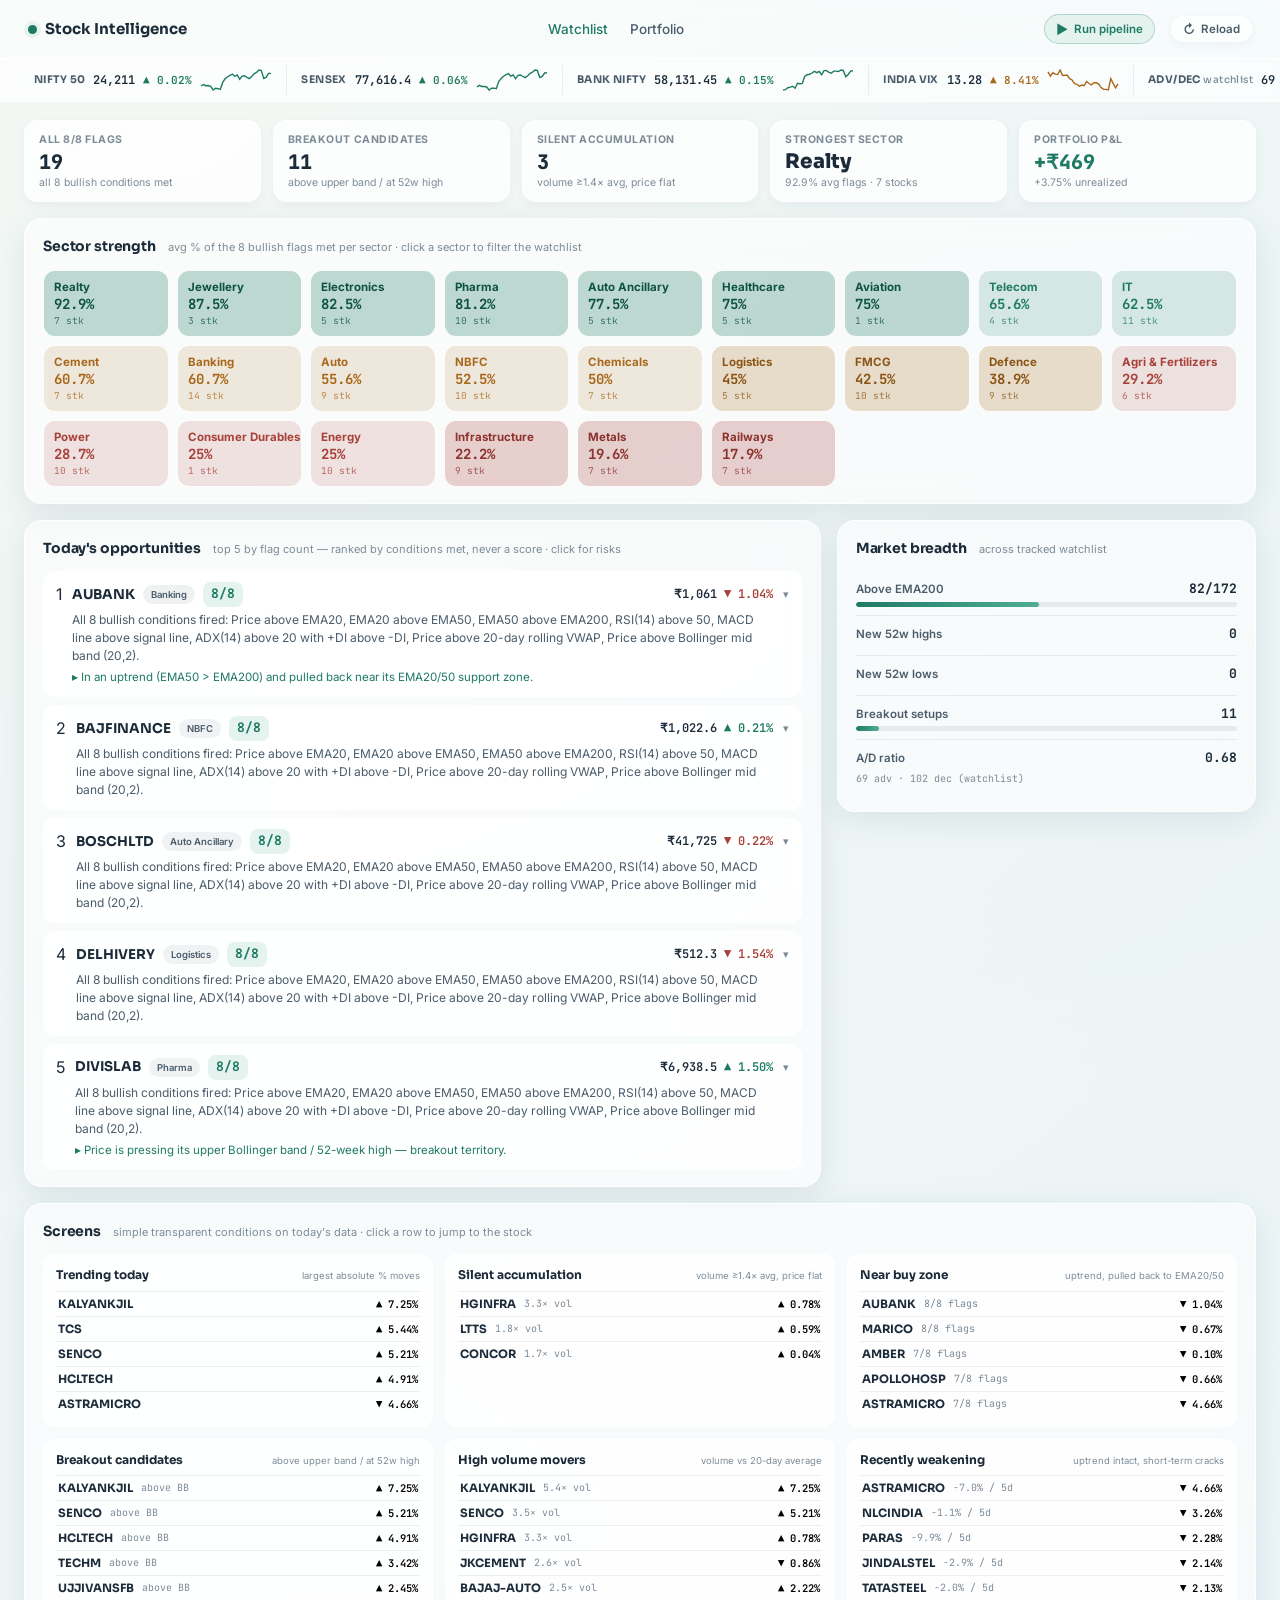
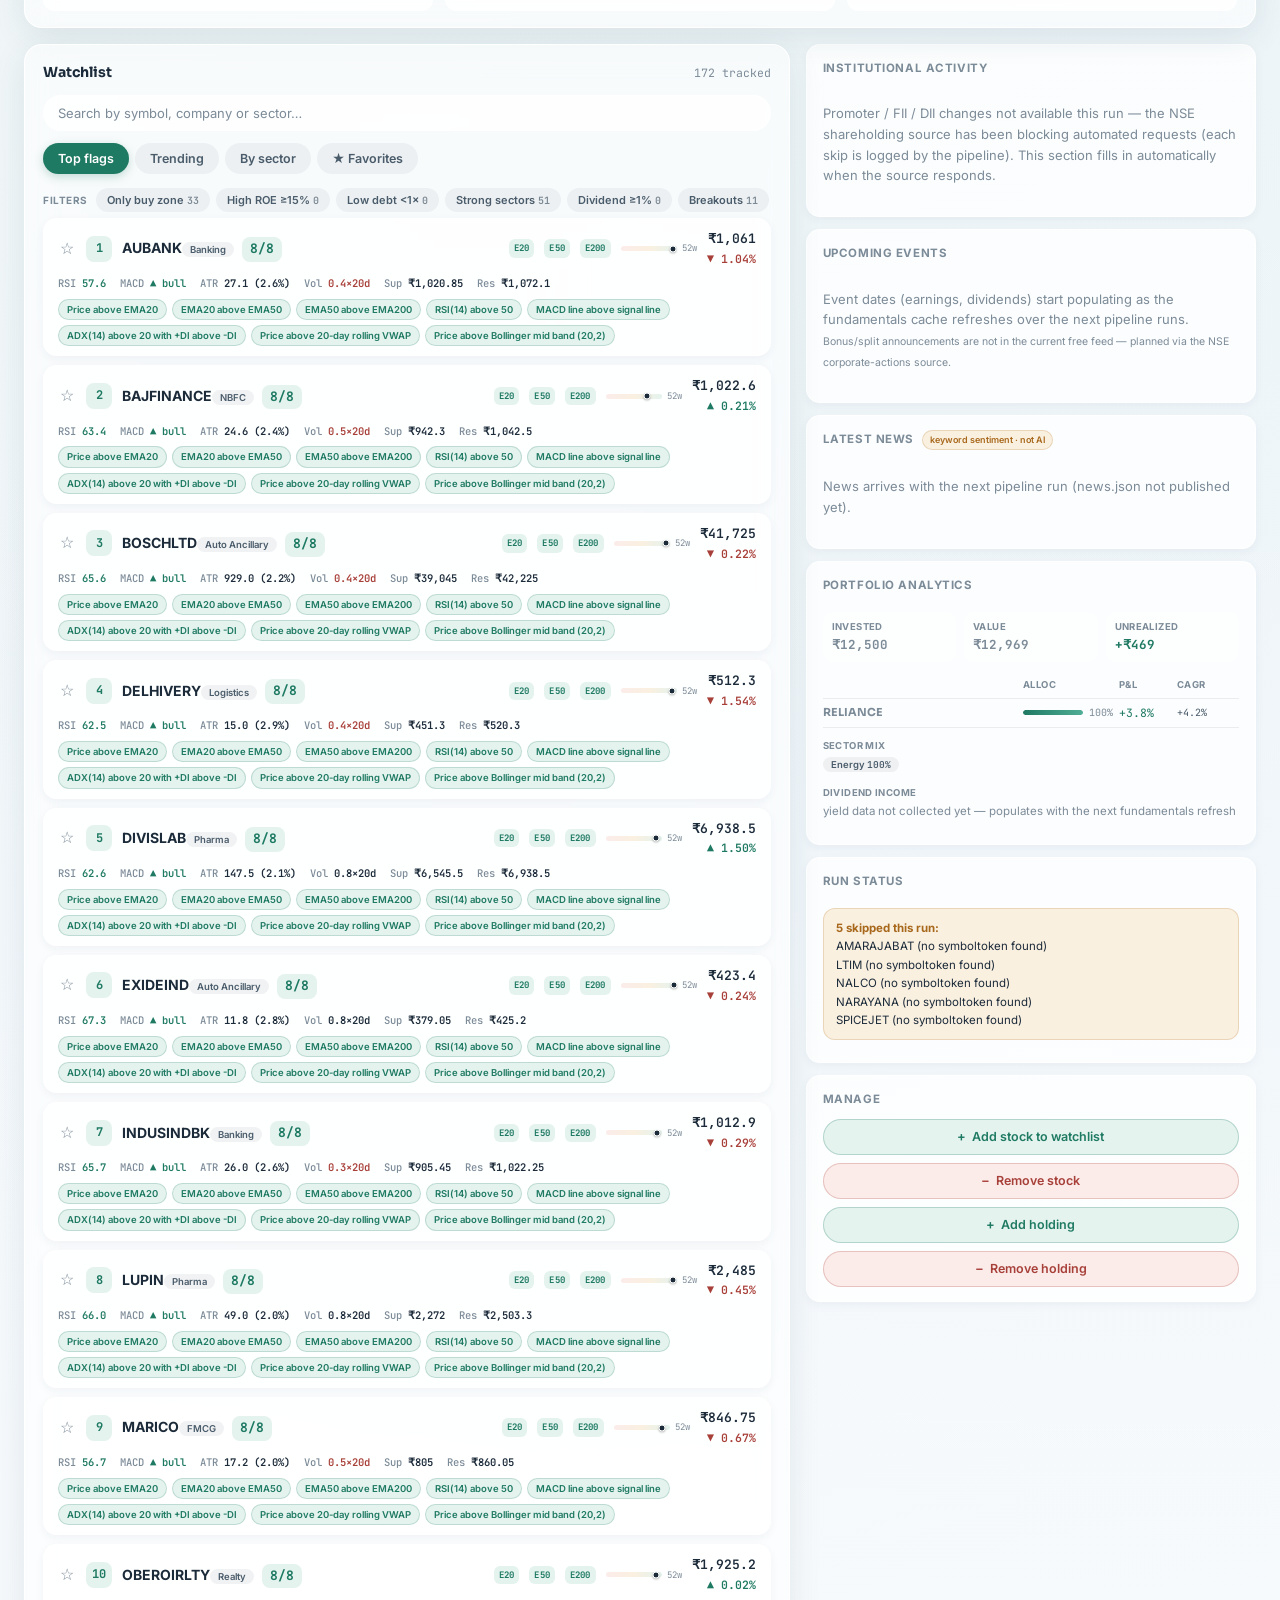
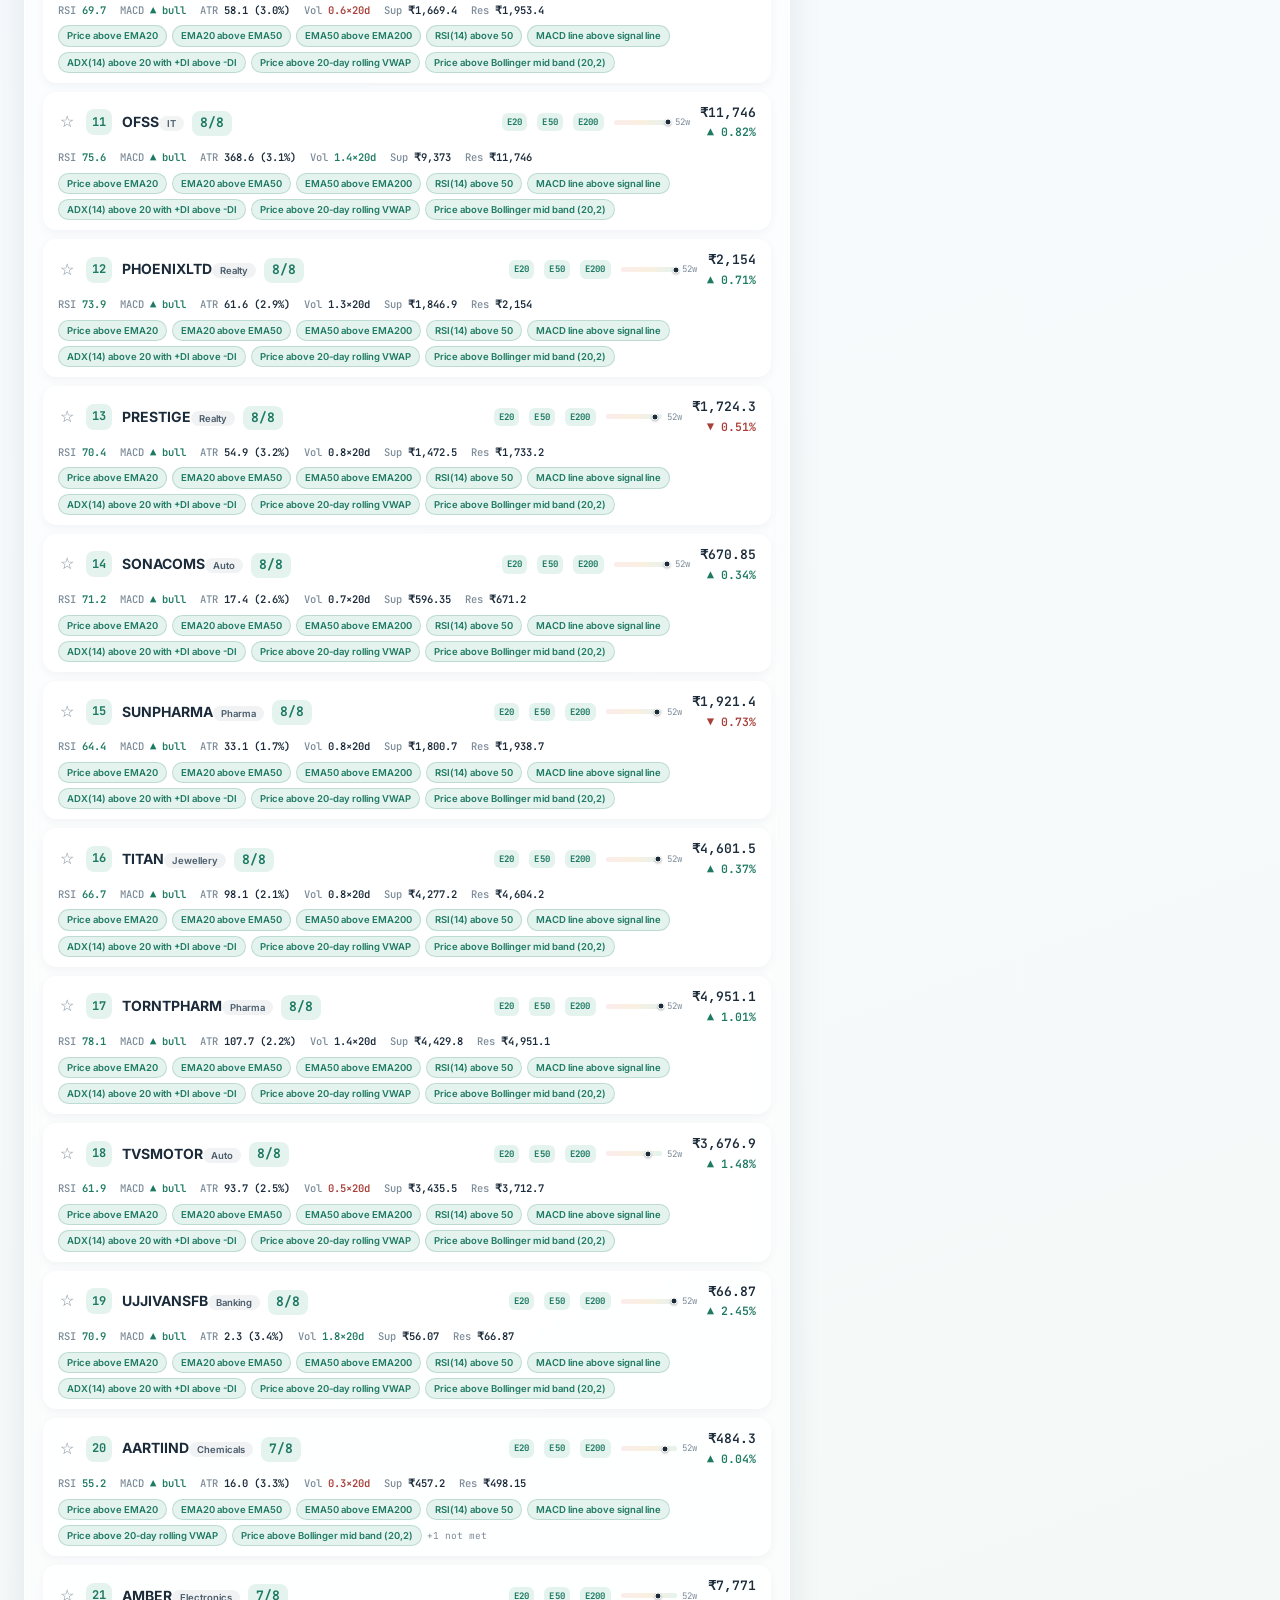
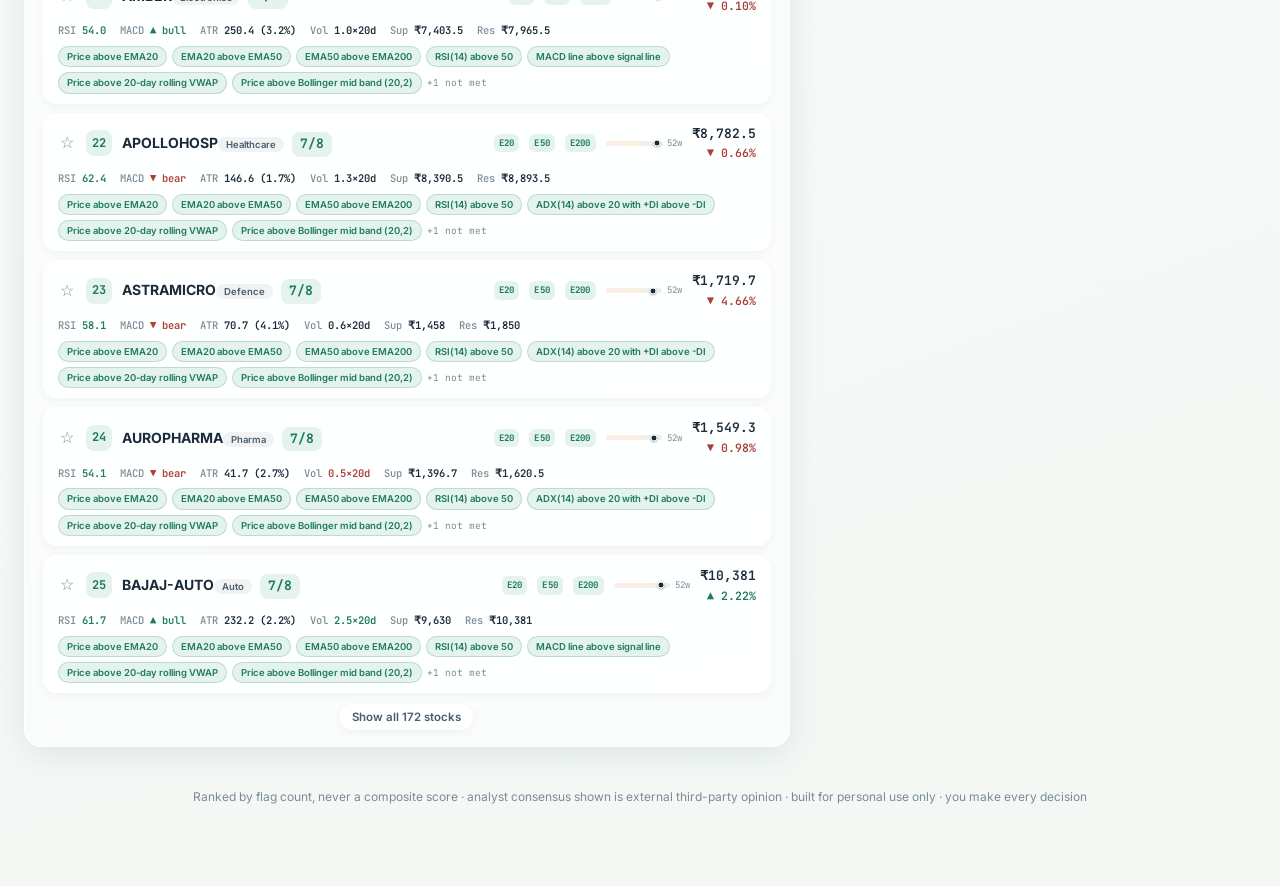
==== commit 7623ebce: "feat: import real holdings, fix IST briefing timing, clickable KPI cards (#9) Portfolio - Replace pl" ====
--- a/dashboard/index.html
+++ b/dashboard/index.html
@@ -6,7 +6,7 @@
 <title>Stock Intelligence — Watchlist</title>
 <link rel="preconnect" href="https://fonts.googleapis.com">
 <link href="https://fonts.googleapis.com/css2?family=Sora:wght@400;500;600;700;800&family=Inter:wght@400;500;600&family=JetBrains+Mono:wght@400;500;600&display=swap" rel="stylesheet">
-<link rel="stylesheet" href="css/style.css?v=3">
+<link rel="stylesheet" href="css/style.css?v=4">
 </head>
 <body>
 
@@ -121,8 +121,8 @@
 
 <footer>Ranked by flag count, never a composite score · analyst consensus shown is external third-party opinion · built for personal use only · you make every decision</footer>
 
-<script src="js/app.js?v=3"></script>
-<script src="js/home.js?v=3"></script>
+<script src="js/app.js?v=4"></script>
+<script src="js/home.js?v=4"></script>
 
 </body>
 </html>
--- a/dashboard/css/style.css
+++ b/dashboard/css/style.css
@@ -334,6 +334,42 @@
   transition:transform 0.15s ease, box-shadow 0.15s ease;
 }
 .kpi-card:hover{transform:translateY(-2px); box-shadow:0 6px 18px rgba(31,64,90,0.10);}
+/* KPI cards are clickable buttons that open a shared detail drawer */
+button.kpi-card{font-family:'Inter',sans-serif; text-align:left; width:100%; cursor:pointer; position:relative; color:inherit; display:block;}
+button.kpi-card .kpi-expand{position:absolute; top:12px; right:14px; font-size:9.5px; font-weight:700; text-transform:uppercase; letter-spacing:0.04em; color:var(--ink-faint); opacity:0; transition:opacity 0.15s ease;}
+button.kpi-card:hover .kpi-expand{opacity:0.9;}
+button.kpi-card.active{border-color:rgba(31,122,99,0.5); box-shadow:0 0 0 3px var(--teal-soft);}
+button.kpi-card.active .kpi-expand{opacity:1; color:var(--teal);}
+
+.kpi-detail{margin-top:-4px; animation:fadeUp 0.25s ease both;}
+.kpi-detail-head{display:flex; align-items:center; justify-content:space-between; gap:10px; margin-bottom:10px;}
+.kpi-detail-head h3{font-size:13.5px; font-weight:700;}
+.kpi-detail-close{background:rgba(28,43,58,0.06); border:none; border-radius:8px; width:26px; height:26px; cursor:pointer; color:var(--ink-soft); font-size:12px; flex-shrink:0;}
+.kpi-detail-close:hover{background:var(--rose-soft); color:var(--rose);}
+.kpi-detail-body{display:grid; grid-template-columns:repeat(auto-fill,minmax(300px,1fr)); gap:4px 16px;}
+.kpi-stock-row{
+  display:flex; align-items:center; gap:8px; width:100%; text-align:left;
+  background:none; border:none; border-bottom:1px solid var(--line); padding:6px 2px;
+  cursor:pointer; font-family:'Inter',sans-serif; transition:background 0.12s ease;
+}
+.kpi-stock-row:hover{background:rgba(255,255,255,0.7);}
+.kpi-stock-row .ss{font-weight:700; font-size:12px; min-width:78px;}
+.kpi-stock-row .kstat{font-size:10px; color:var(--ink-faint);}
+.kpi-stock-row .kprice{margin-left:auto; font-size:11px; font-weight:600; white-space:nowrap;}
+.kpi-stock-row .kprice .chg{font-size:10px; margin-left:2px;}
+
+.kpi-holding-head, .kpi-holding-row{display:grid; grid-template-columns:78px 1fr 78px 56px 76px; gap:8px; align-items:center; font-size:11.5px; padding:6px 2px; text-align:left;}
+.kpi-holding-head{font-size:9.5px; text-transform:uppercase; letter-spacing:0.05em; color:var(--ink-faint); font-weight:700; border-bottom:1px solid var(--line);}
+.kpi-holding-head span:not(:first-child), .kpi-holding-row span:not(:first-child):not(.kh-note){text-align:right; justify-self:end;}
+button.kpi-holding-row{background:none; border:none; border-bottom:1px solid var(--line); cursor:pointer; font-family:'Inter',sans-serif; width:100%; transition:background 0.12s ease;}
+button.kpi-holding-row:hover{background:rgba(255,255,255,0.7);}
+.kpi-holding-row .ss{font-weight:700;}
+.kpi-holding-row .kh-note{grid-column:2 / -1; color:var(--ink-faint); font-style:italic; text-align:left; justify-self:start;}
+.kpi-holding-row .up{color:var(--teal);} .kpi-holding-row .down{color:var(--rose);}
+.kpi-portfolio-total{grid-column:1 / -1; margin-top:8px; font-size:12px; font-weight:600;}
+.kpi-portfolio-total .up{color:var(--teal);} .kpi-portfolio-total .down{color:var(--rose);}
+.kpi-portfolio-link{grid-column:1 / -1; justify-self:start; margin-top:8px;}
+.kpi-detail-body .up{color:var(--teal);} .kpi-detail-body .down{color:var(--rose);}
 .kpi-label{font-size:10.5px; text-transform:uppercase; letter-spacing:0.05em; color:var(--ink-faint); font-weight:700; margin-bottom:4px;}
 .kpi-value{font-family:'Sora',sans-serif; font-size:20px; font-weight:800; line-height:1.2;}
 .kpi-value.mono{font-family:'JetBrains Mono',monospace;}
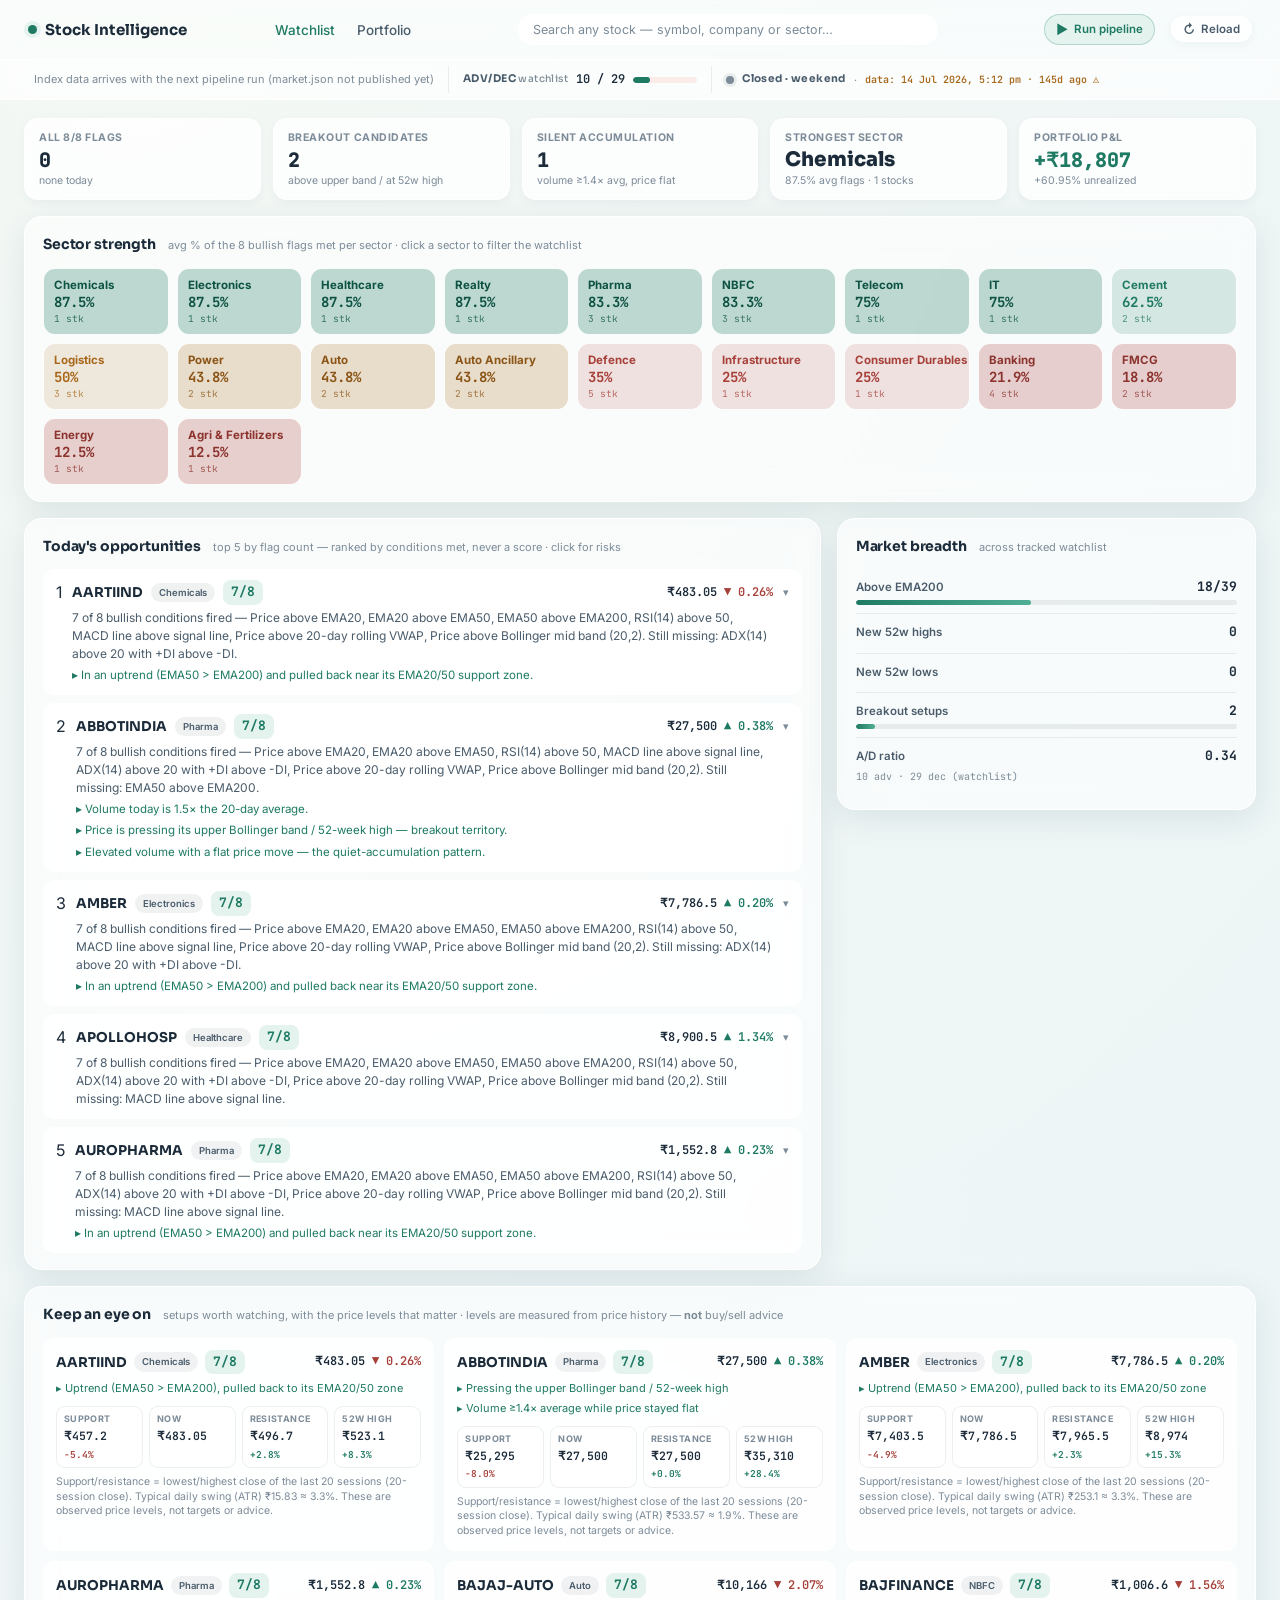
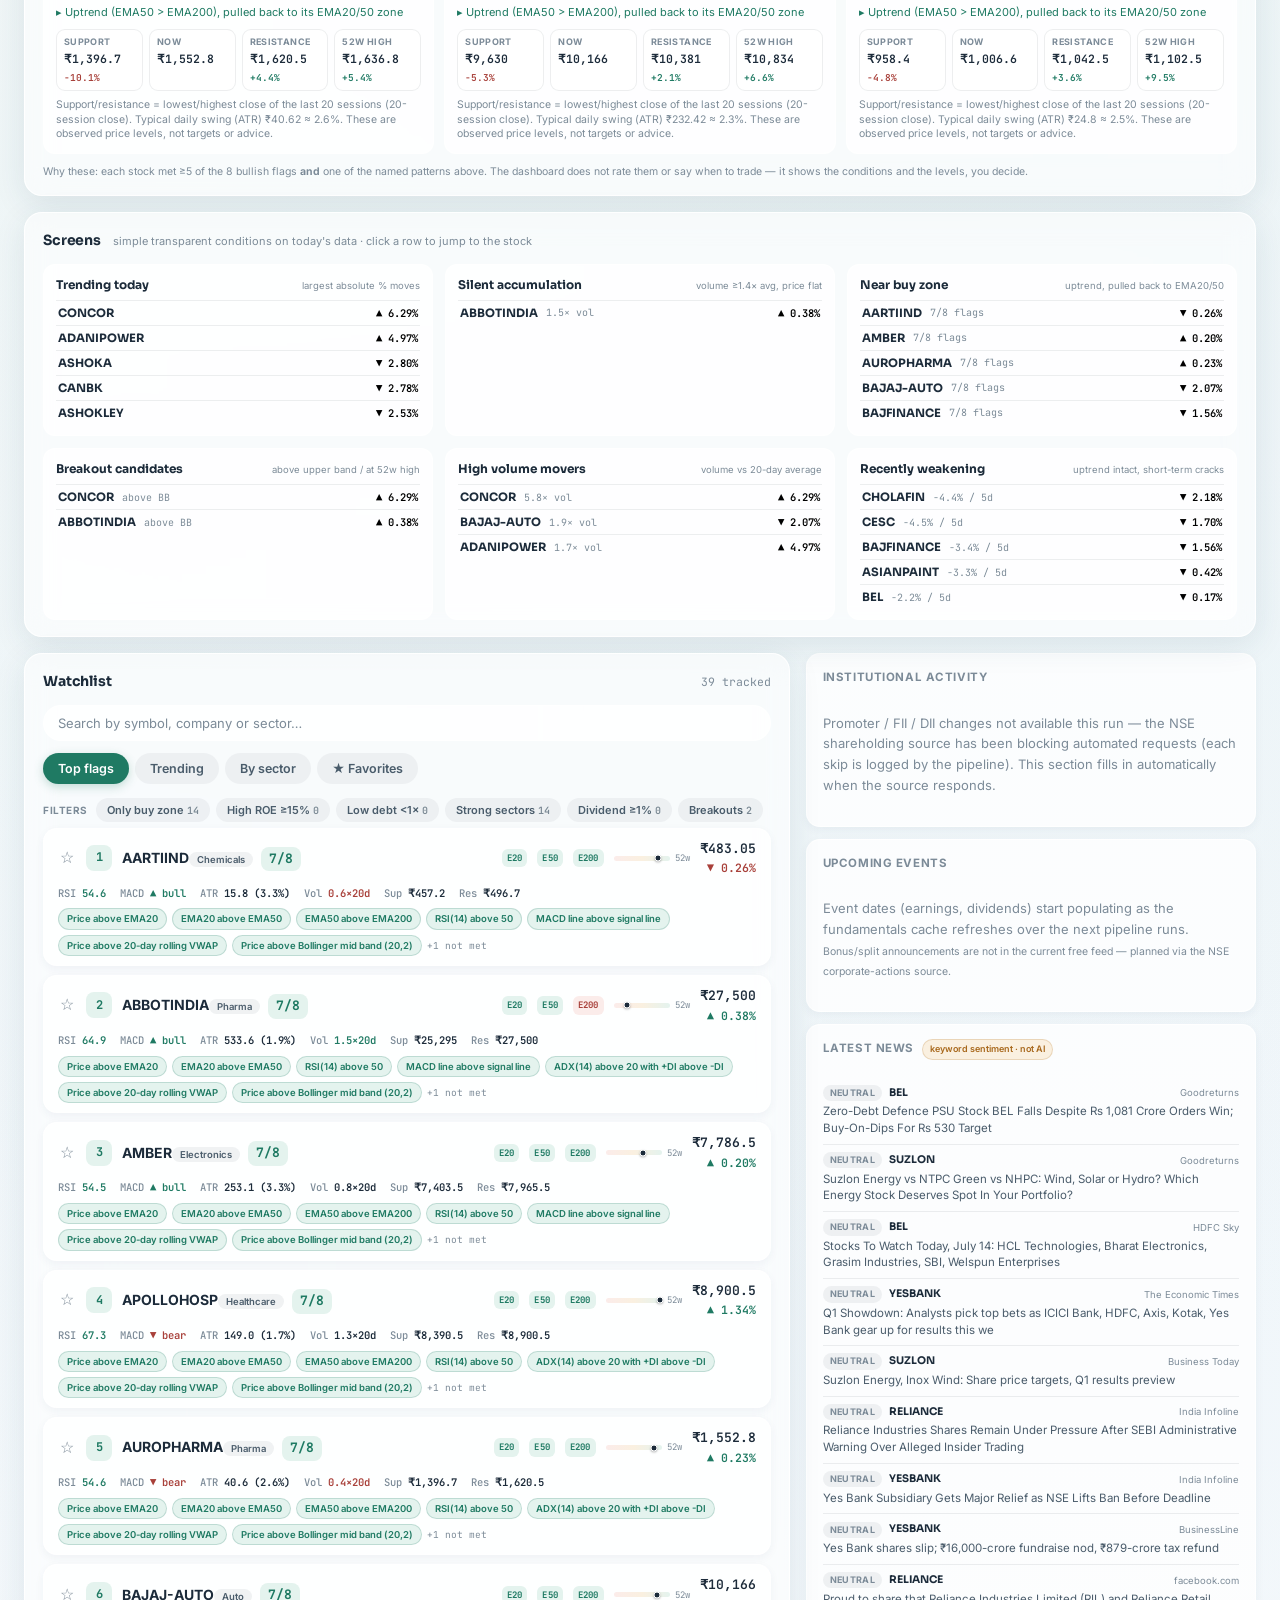
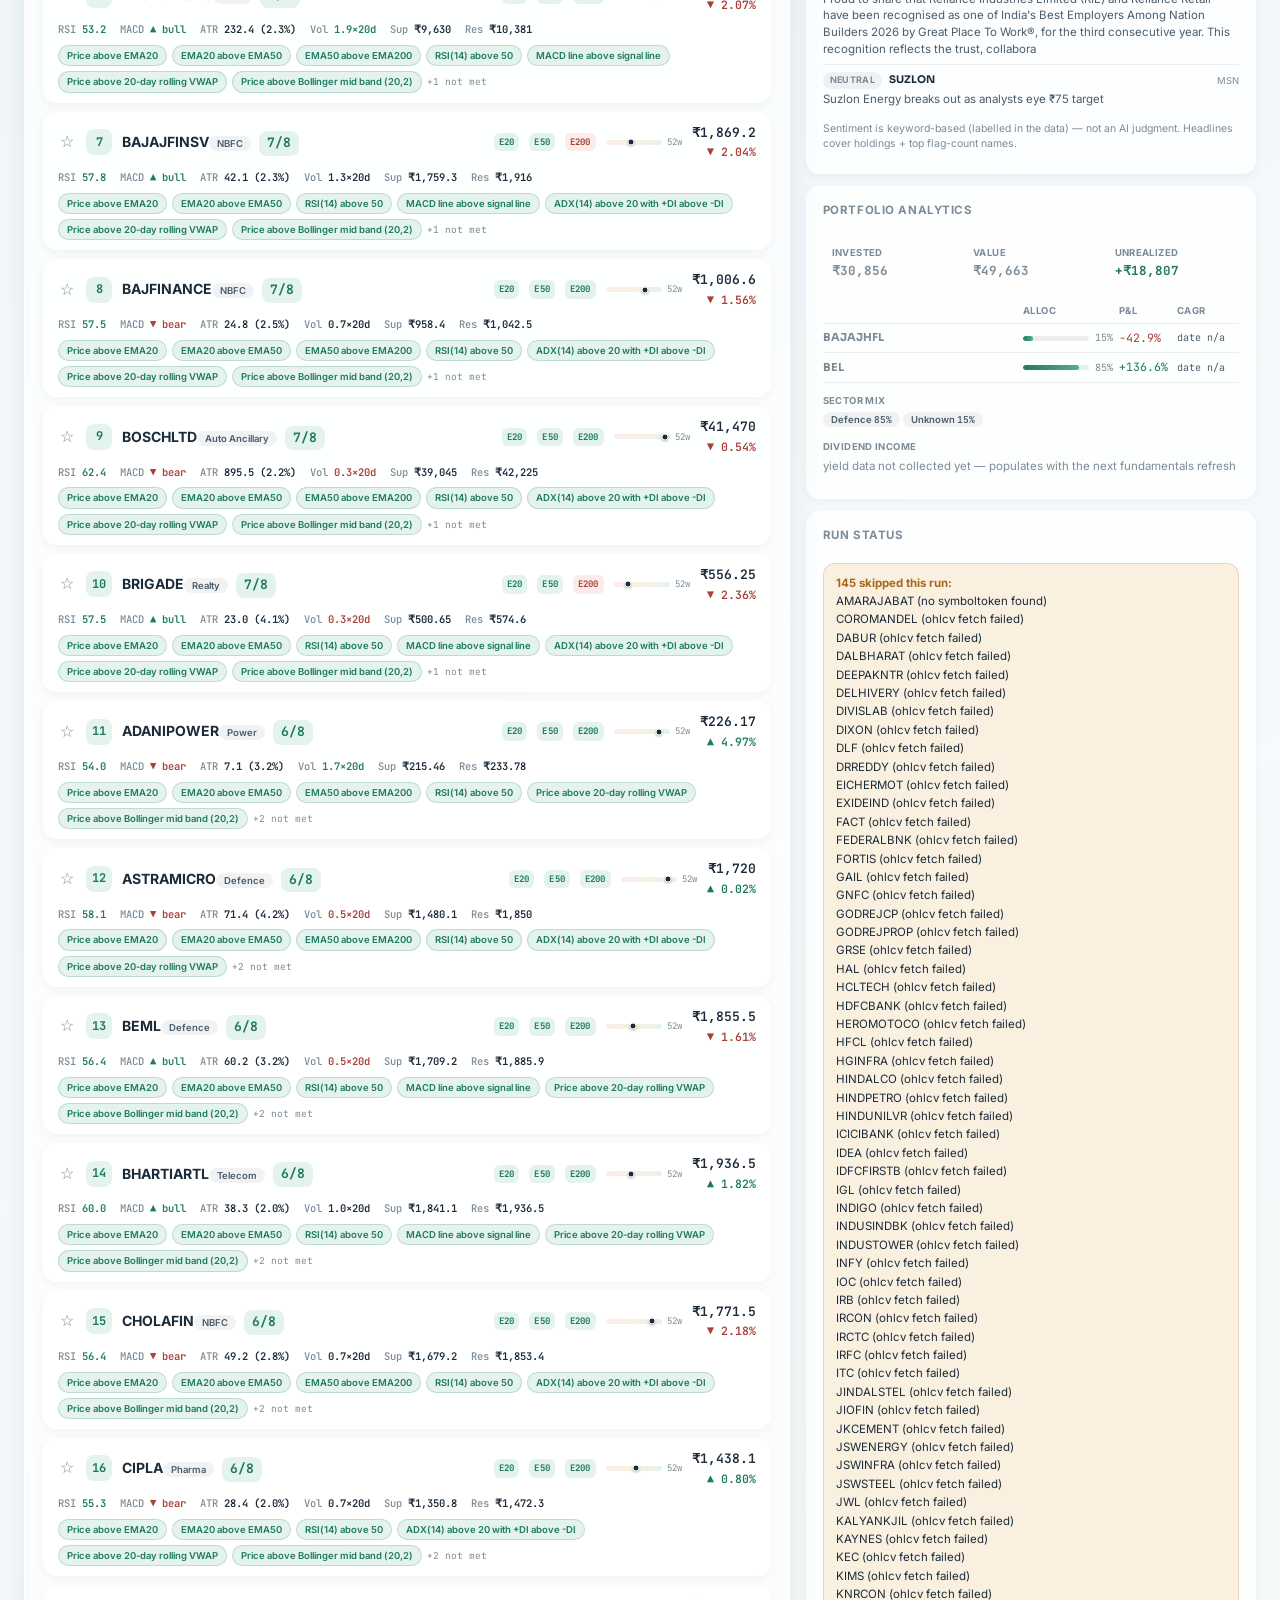
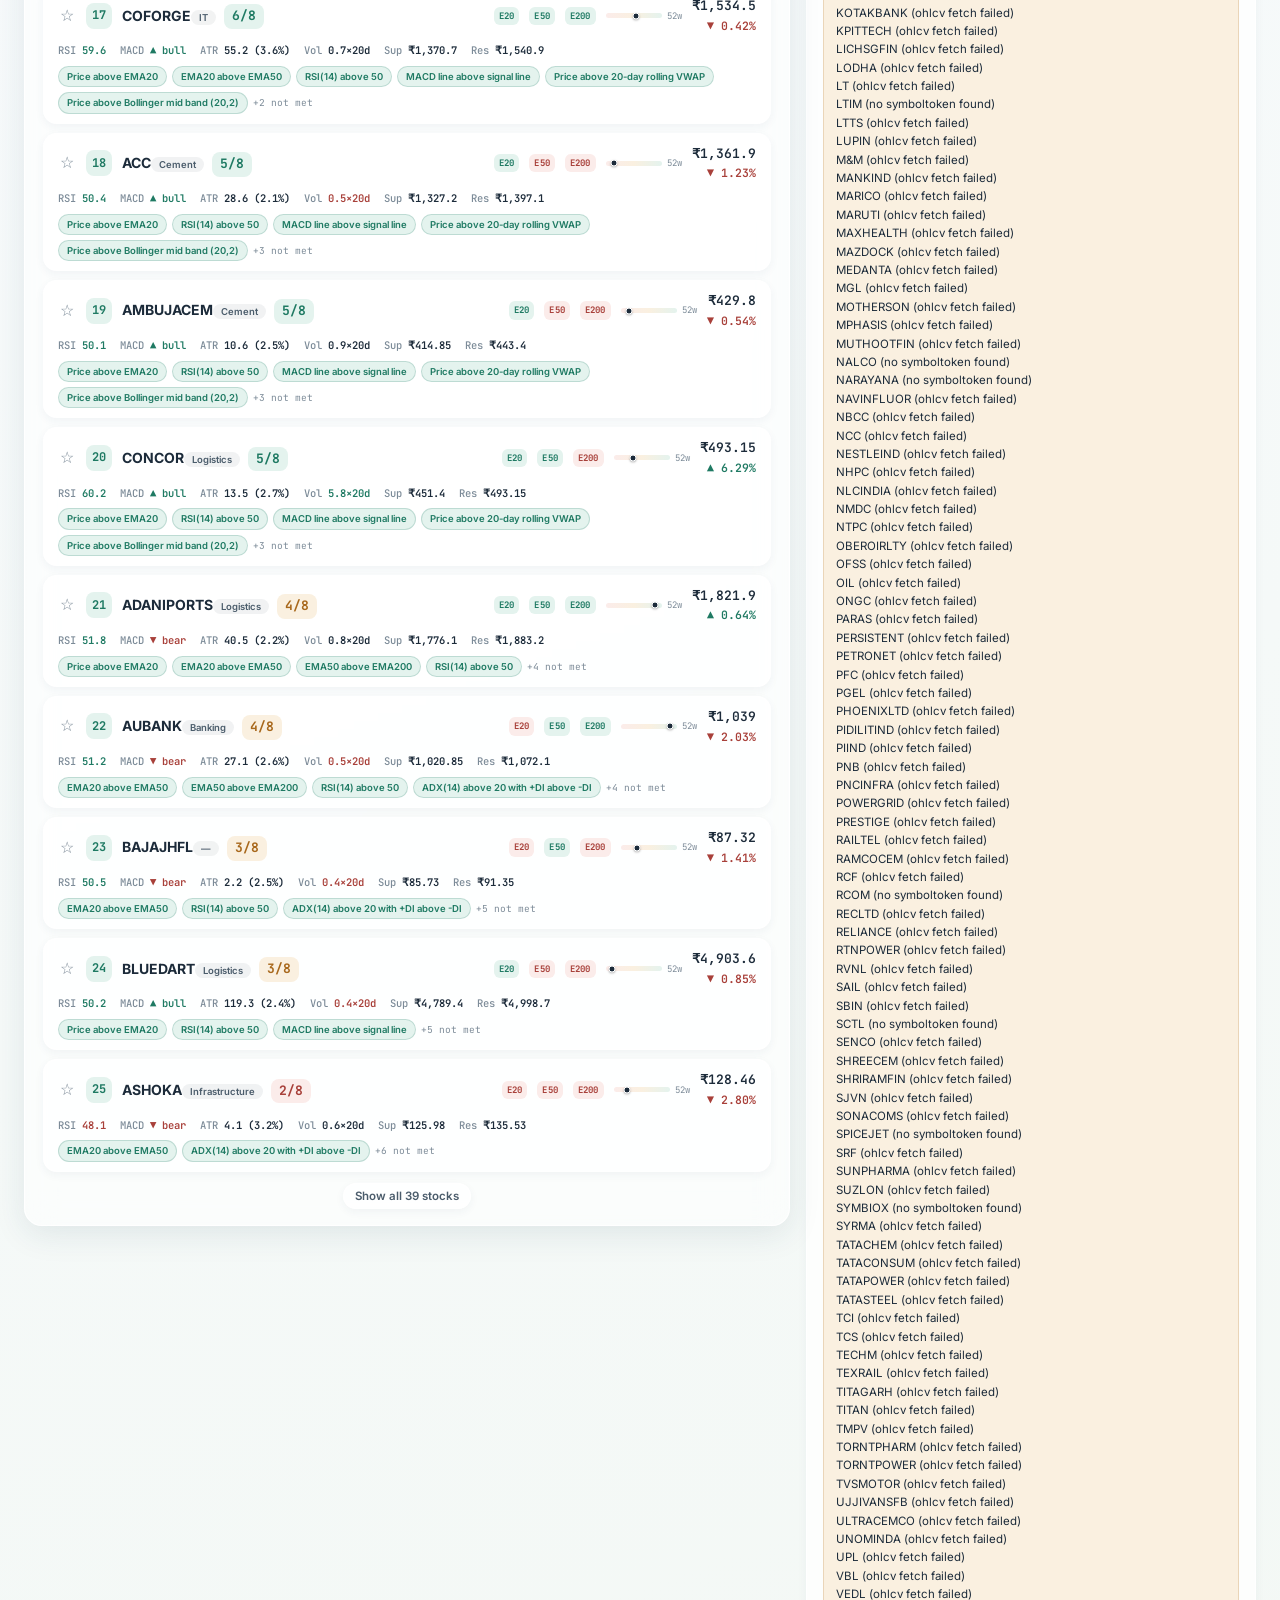
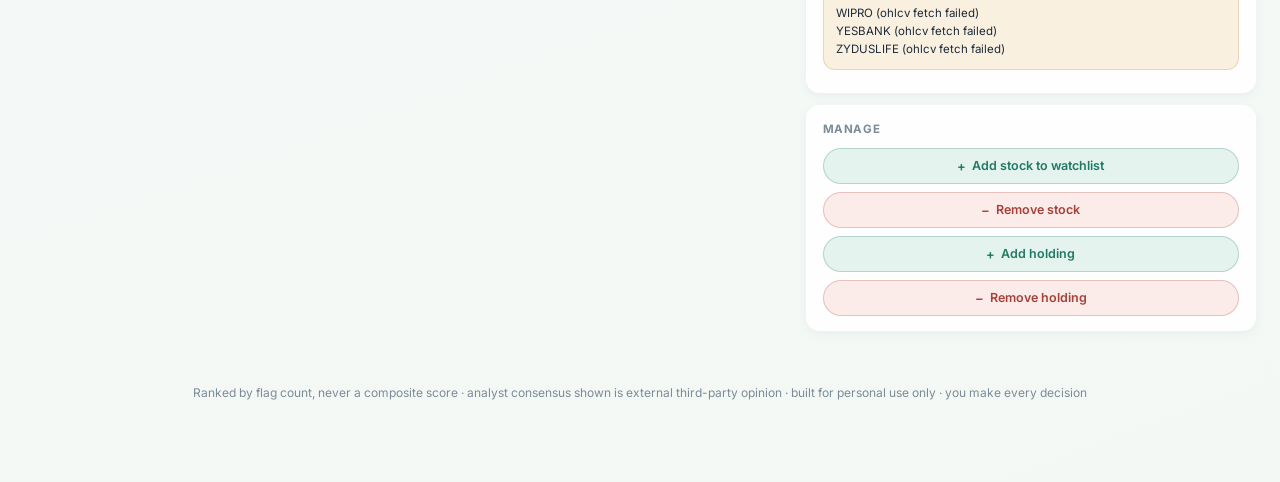
==== commit 1bc3e241: "fix: restore lost data, promote search, add watch levels, redesign portfolio (#10) Data reliability " ====
--- a/dashboard/index.html
+++ b/dashboard/index.html
@@ -6,7 +6,7 @@
 <title>Stock Intelligence — Watchlist</title>
 <link rel="preconnect" href="https://fonts.googleapis.com">
 <link href="https://fonts.googleapis.com/css2?family=Sora:wght@400;500;600;700;800&family=Inter:wght@400;500;600&family=JetBrains+Mono:wght@400;500;600&display=swap" rel="stylesheet">
-<link rel="stylesheet" href="css/style.css?v=4">
+<link rel="stylesheet" href="css/style.css?v=5">
 </head>
 <body>
 
@@ -17,6 +17,10 @@
       <li><a href="index.html" class="active">Watchlist</a></li>
       <li><a href="portfolio.html">Portfolio</a></li>
     </ul>
+    <div class="nav-search-wrap">
+      <input type="search" id="global-search" class="search-input nav-search" placeholder="Search any stock — symbol, company or sector…" autocomplete="off" aria-label="Search stocks">
+      <span class="nav-search-count" id="global-search-count"></span>
+    </div>
     <div class="nav-right">
       <a class="btn btn-primary btn-sm" href="https://github.com/subramanya1496/nse-dashboard/actions/workflows/daily-run.yml" target="_blank" rel="noopener"><span class="icon">▶</span><span class="label"> Run pipeline</span></a>
       <button class="btn btn-ghost btn-sm" id="refresh-btn" title="Reloads the latest published data. New prices come from the daily pipeline — use ‘Run pipeline’ for a fresh fetch."><span class="icon">↻</span><span class="label">Reload</span></button>
@@ -51,6 +55,14 @@
       <div class="panel-head"><h2>Market breadth</h2><span class="panel-sub">across tracked watchlist</span></div>
       <div id="breadth-widgets"><div class="empty-note">Loading…</div></div>
     </div>
+  </section>
+
+  <section class="panel" id="watch-card" aria-label="Keep an eye on">
+    <div class="panel-head">
+      <h2>Keep an eye on</h2>
+      <span class="panel-sub">setups worth watching, with the price levels that matter · levels are measured from price history — <b>not</b> buy/sell advice</span>
+    </div>
+    <div id="keep-an-eye-list"><div class="empty-note">Loading…</div></div>
   </section>
 
   <section class="panel" aria-label="Screens">
@@ -121,8 +133,8 @@
 
 <footer>Ranked by flag count, never a composite score · analyst consensus shown is external third-party opinion · built for personal use only · you make every decision</footer>
 
-<script src="js/app.js?v=4"></script>
-<script src="js/home.js?v=4"></script>
+<script src="js/app.js?v=5"></script>
+<script src="js/home.js?v=5"></script>
 
 </body>
 </html>
--- a/dashboard/css/style.css
+++ b/dashboard/css/style.css
@@ -312,6 +312,41 @@
 .status-dot.pre{background:var(--amber); box-shadow:0 0 0 3px var(--amber-soft);}
 .status-dot.closed{background:var(--ink-faint); box-shadow:0 0 0 3px rgba(28,43,58,0.08);}
 @keyframes pulse{0%,100%{opacity:1;} 50%{opacity:0.55;}}
+
+/* Always-visible search in the sticky header */
+.nav-search-wrap{flex:1; max-width:420px; margin:0 18px; position:relative; display:flex; align-items:center;}
+.nav-search{width:100%; padding:7px 14px; font-size:12.5px;}
+.nav-search-count{
+  position:absolute; right:12px; font-size:9.5px; color:var(--teal); font-weight:600;
+  pointer-events:none; font-family:'JetBrains Mono',monospace; background:var(--glass-strong);
+  padding:1px 4px; border-radius:6px;
+}
+.mi-sub.stale{color:var(--amber); font-weight:600;}
+#watchlist-card.search-target{border-color:rgba(31,122,99,0.35);}
+
+/* Keep an eye on */
+.watch-grid{display:grid; grid-template-columns:repeat(auto-fill,minmax(330px,1fr)); gap:10px;}
+.watch-card{background:var(--glass-strong); border:1px solid var(--glass-border); border-radius:12px; padding:11px 12px;}
+.watch-head{display:flex; align-items:center; gap:7px; flex-wrap:wrap;}
+.watch-sym{
+  font-family:'Sora',sans-serif; font-weight:700; font-size:13.5px; color:var(--ink);
+  background:none; border:none; padding:0; cursor:pointer;
+}
+.watch-sym:hover{color:var(--teal); text-decoration:underline;}
+.watch-price{margin-left:auto; font-size:12px; font-weight:600; white-space:nowrap;}
+.watch-why{margin:6px 0 8px;}
+.watch-why .exp-highlight{font-size:11px; margin-top:2px;}
+.level-row{display:flex; gap:6px; flex-wrap:wrap;}
+.level-pill{
+  flex:1; min-width:66px; background:rgba(255,255,255,0.6); border:1px solid var(--line);
+  border-radius:9px; padding:5px 7px; display:flex; flex-direction:column; gap:1px;
+}
+.level-pill .lv-k{font-size:9px; text-transform:uppercase; letter-spacing:0.04em; color:var(--ink-faint); font-weight:700;}
+.level-pill .lv-v{font-size:11.5px; font-weight:600;}
+.level-pill .lv-dist{font-size:9.5px; font-weight:600; font-family:'JetBrains Mono',monospace;}
+.level-pill .lv-dist.up{color:var(--teal);} .level-pill .lv-dist.down{color:var(--rose);}
+.watch-foot{margin-top:7px; line-height:1.4;}
+.watch-note{margin-top:10px;}
 
 /* Wide main container + section rhythm */
 main.wide{max-width:1440px; margin:0 auto; padding:18px 24px 0; display:flex; flex-direction:column; gap:16px;}
@@ -540,6 +575,50 @@
 .pa-block .k{display:block; font-size:9.5px; color:var(--ink-faint); text-transform:uppercase; letter-spacing:0.04em; font-weight:700;}
 .callout.compact{margin-top:0; padding:10px 12px; font-size:11.5px; border-radius:12px;}
 
+/* Portfolio page */
+.pf-title-row{display:flex; align-items:flex-end; justify-content:space-between; gap:12px; flex-wrap:wrap; padding:4px 2px 0;}
+.pf-title-row h1.display{font-size:clamp(20px,3vw,26px); font-weight:800;}
+.pf-title-row .sub{font-size:12px; color:var(--ink-faint); margin-top:2px;}
+.kpi-value.pf-bw{font-size:13px; font-weight:700;}
+.kpi-value.pf-bw .mono{font-family:'JetBrains Mono',monospace;}
+
+.pf-block{margin-bottom:8px;}
+.pf-block:last-child{margin-bottom:0;}
+.pf-row{
+  background:var(--glass-strong); border:1px solid var(--glass-border); border-radius:12px;
+  padding:10px 13px; display:flex; align-items:center; justify-content:space-between; gap:12px;
+  box-shadow:0 3px 10px rgba(31,64,90,0.05);
+}
+.pf-row.clickable{cursor:pointer;}
+.pf-row.clickable:hover{border-color:rgba(31,122,99,0.3);}
+.pf-block.expanded .pf-row{border-radius:12px 12px 0 0; border-bottom-color:transparent;}
+.pf-row.unpriced{background:rgba(255,255,255,0.45); border-style:dashed;}
+.pf-main{flex:1; min-width:0;}
+.pf-head{display:flex; align-items:center; gap:8px; flex-wrap:wrap;}
+.pf-head .name{font-family:'Sora',sans-serif; font-weight:700; font-size:13.5px;}
+.pf-weight{font-size:10px; color:var(--ink-faint); background:rgba(28,43,58,0.05); border-radius:999px; padding:2px 7px;}
+.pf-metrics{display:flex; gap:13px; flex-wrap:wrap; margin-top:6px; font-size:10.5px;}
+.pf-metrics .m{white-space:nowrap;}
+.pf-metrics .mk{color:var(--ink-faint); font-weight:500;}
+.pf-metrics .up{color:var(--teal);} .pf-metrics .down{color:var(--rose);}
+.pf-note{font-size:11px; color:var(--ink-faint); margin-top:5px; line-height:1.45;}
+.pf-pnl{text-align:right; flex-shrink:0;}
+.pf-pnl-v{font-size:14px; font-weight:700;}
+.pf-pnl-p{font-size:11px; font-weight:600;}
+.pf-pnl .up, .pf-pnl-v.up, .pf-pnl-p.up{color:var(--teal);}
+.pf-pnl .down, .pf-pnl-v.down, .pf-pnl-p.down{color:var(--rose);}
+.pf-block .detail-panel{border-radius:0 0 12px 12px;}
+
+.alloc-row{display:grid; grid-template-columns:74px 1fr 42px auto; gap:7px; align-items:center; font-size:11.5px; padding:4px 0;}
+.alloc-row .ss{font-weight:700; font-size:11px; overflow:hidden; text-overflow:ellipsis; white-space:nowrap;}
+.alloc-row .ss.sec{font-family:'Inter',sans-serif; font-weight:600;}
+.alloc-bar{height:6px; border-radius:4px; background:rgba(28,43,58,0.08); overflow:hidden;}
+.alloc-bar span{display:block; height:100%; border-radius:4px; background:linear-gradient(90deg,var(--teal),#4fae95);}
+.alloc-bar span.down{background:linear-gradient(90deg,var(--rose),#c97a75);}
+.alloc-bar span.flat{background:linear-gradient(90deg,var(--ink-faint),#aab6c0);}
+.alloc-w{font-size:10px; color:var(--ink-soft); text-align:right;}
+.alloc-v{font-size:10px; color:var(--ink-faint); text-align:right;}
+
 /* Responsive */
 @media (max-width:1200px){
   .kpi-row{grid-template-columns:repeat(3,minmax(0,1fr));}
@@ -548,9 +627,20 @@
 @media (max-width:980px){
   .grid-opp, .grid-main{grid-template-columns:minmax(0,1fr);}
 }
+/* Below ~860px the nav can't fit brand + links + search + buttons on one line, and the
+   search collapses to an unusable sliver — give it its own full-width row instead. */
+@media (max-width:860px){
+  nav{flex-wrap:wrap;}
+  .nav-search-wrap{order:3; flex-basis:100%; max-width:none; margin:8px 0 0;}
+}
 @media (max-width:640px){
   main.wide{padding:14px 14px 0;}
   .kpi-row{grid-template-columns:repeat(2,minmax(0,1fr));}
+  .watch-grid{grid-template-columns:minmax(0,1fr);}
+  .pf-row{flex-wrap:wrap;}
+  .pf-pnl{text-align:left;}
+  .alloc-row{grid-template-columns:64px 1fr 38px;}
+  .alloc-row .alloc-v{display:none;}
   .screens-grid{grid-template-columns:minmax(0,1fr);}
   .sr-top{flex-wrap:wrap;}
   .sr-top .mid{order:3; width:100%; margin-top:4px;}
